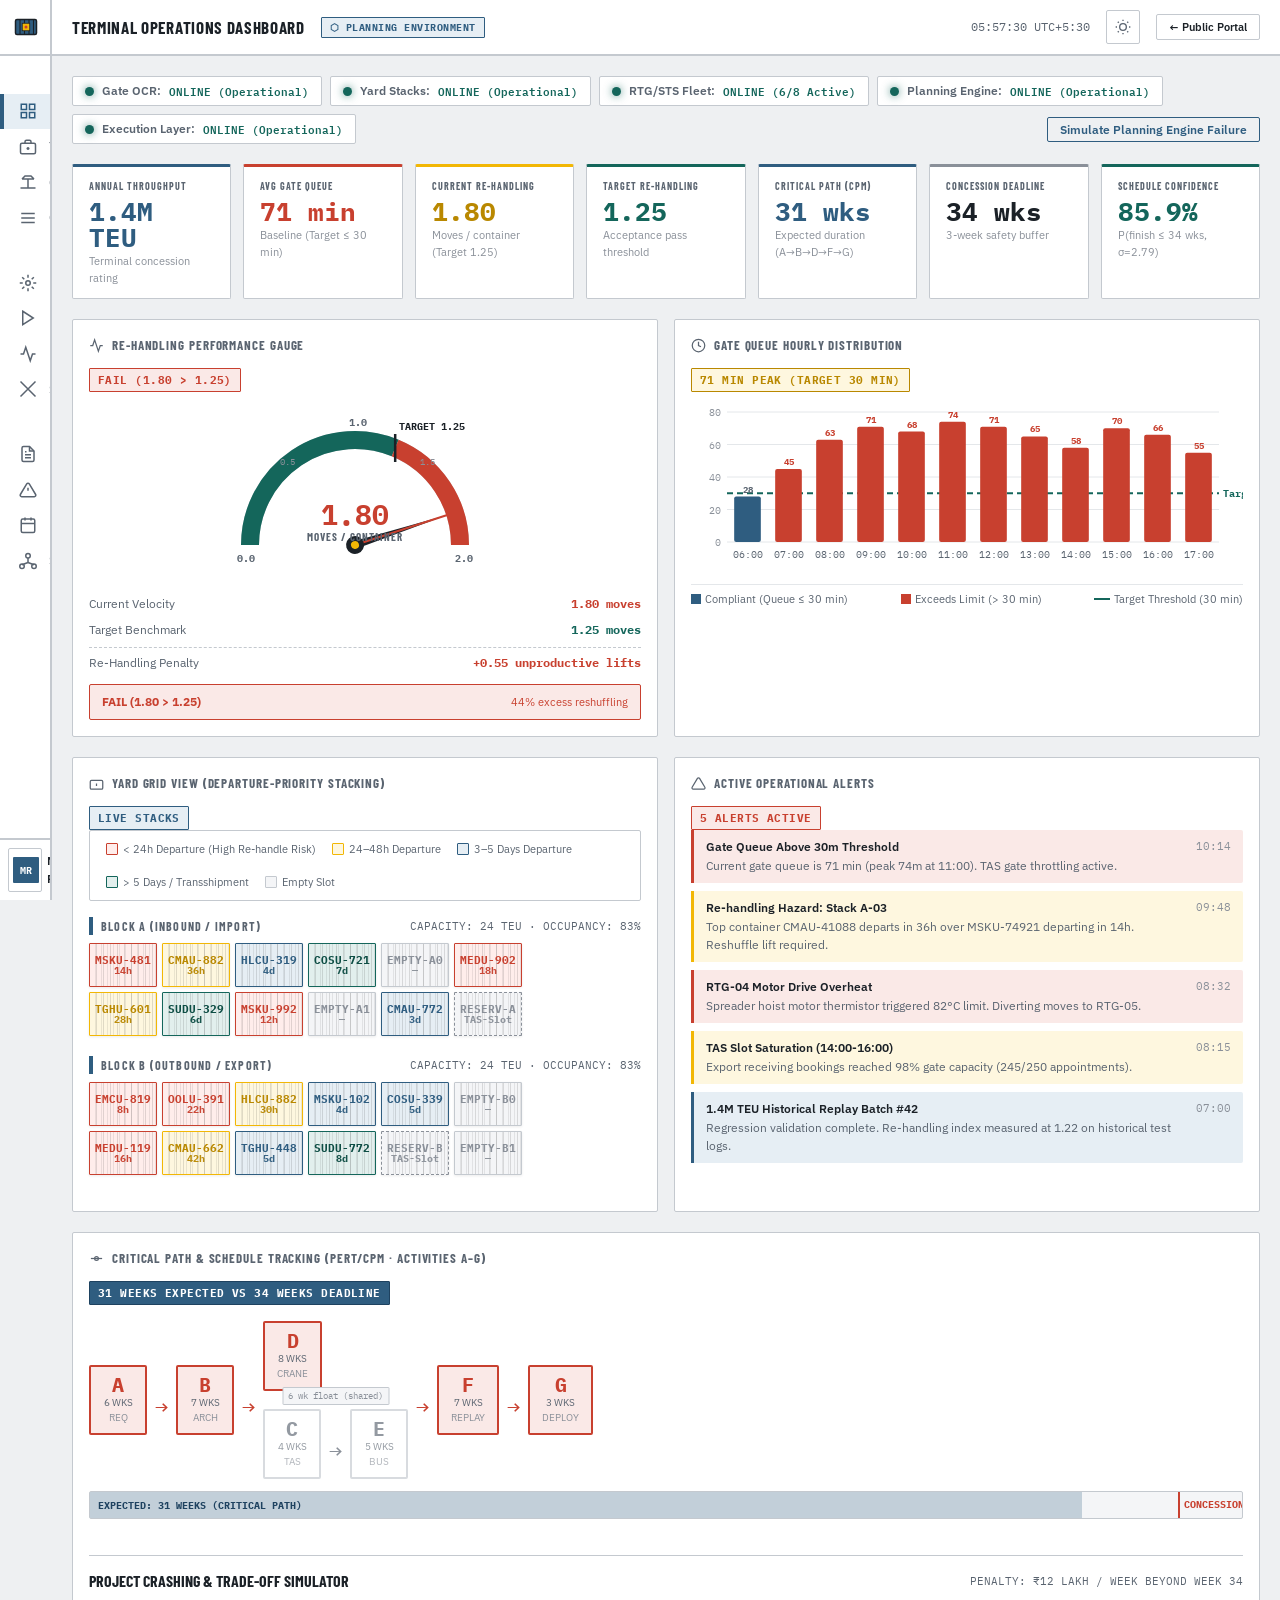
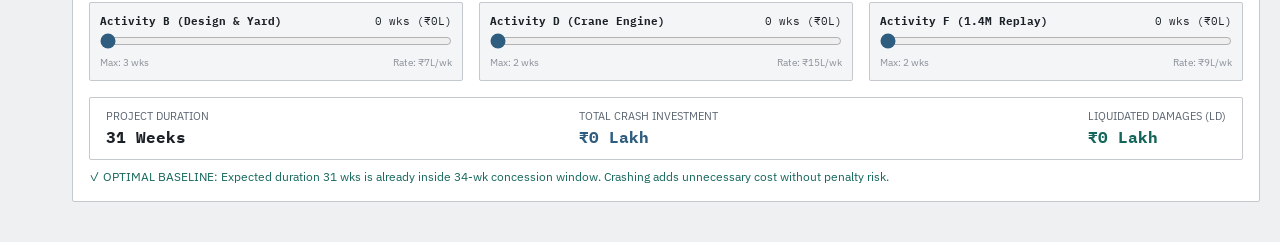
==== dashboard.html @ 6a991631 "feat: complete PortFlow container terminal operations with industrial UI, simulation, and reports" ====
<!DOCTYPE html>
<html lang="en" data-theme="light">
<head>
  <meta charset="UTF-8"/>
  <meta name="viewport" content="width=device-width, initial-scale=1.0"/>
  <title>PortFlow – Terminal Operations Dashboard</title>
  <meta name="description" content="PortFlow Container Terminal Yard & Gate Operations Planning and Execution Dashboard. 1.4M TEU/year capacity."/>
  <link rel="stylesheet" href="styles.css"/>
  <link rel="preconnect" href="https://fonts.googleapis.com"/>
  <link rel="preconnect" href="https://fonts.gstatic.com" crossorigin/>
  <link href="https://fonts.googleapis.com/css2?family=Barlow+Condensed:wght@400;600;700;800&family=IBM+Plex+Sans:wght@400;500;600&family=IBM+Plex+Mono:wght@400;500;700&display=swap" rel="stylesheet"/>
</head>
<body class="dashboard-body">

  <!-- ══════════════════════════════════════════
       GLOBAL MODAL
       ══════════════════════════════════════════ -->
  <div class="modal-overlay" id="modal-overlay" role="dialog" aria-modal="true" aria-labelledby="modal-title" style="display:none;">
    <div class="modal">
      <div class="modal-header">
        <h3 class="modal-title" id="modal-title"></h3>
        <button class="modal-close" id="modal-close-btn" aria-label="Close modal" onclick="closeModal()">✕</button>
      </div>
      <div class="modal-body" id="modal-body"></div>
      <div class="modal-footer" id="modal-footer"></div>
    </div>
  </div>

  <!-- ══════════════════════════════════════════
       TOAST CONTAINER (Top-Right, Auto-dismiss 5s)
       ══════════════════════════════════════════ -->
  <div class="toast-container" id="toast-container" aria-live="polite"></div>

  <!-- ══════════════════════════════════════════
       LEFT SIDEBAR (Narrow Rail, Expands on Hover)
       ══════════════════════════════════════════ -->
  <aside class="sidebar" id="sidebar" role="navigation" aria-label="Main navigation">
    
    <!-- Logo -->
    <div class="sidebar-logo">
      <svg class="s-logo-icon" viewBox="0 0 32 32" fill="none" xmlns="http://www.w3.org/2000/svg" aria-hidden="true">
        <rect x="2" y="6" width="28" height="20" rx="2" fill="#2F5D80" stroke="#1B2127" stroke-width="2"/>
        <line x1="8" y1="6" x2="8" y2="26" stroke="#1B2127" stroke-width="1.5"/>
        <line x1="14" y1="6" x2="14" y2="26" stroke="#1B2127" stroke-width="1.5"/>
        <line x1="20" y1="6" x2="20" y2="26" stroke="#1B2127" stroke-width="1.5"/>
        <line x1="26" y1="6" x2="26" y2="26" stroke="#1B2127" stroke-width="1.5"/>
        <rect x="11" y="11" width="10" height="10" fill="#F2B705" stroke="#1B2127" stroke-width="1"/>
        <circle cx="16" cy="16" r="2" fill="#C8402F"/>
      </svg>
      <span class="s-logo-text">PORTFLOW</span>
    </div>

    <!-- Navigation Rail Items -->
    <nav class="sidebar-nav">
      <!-- Group 1: Operations -->
      <div class="nav-group">OPERATIONS</div>

      <a href="#dashboard" class="nav-item active" data-page="dashboard" id="nav-dashboard">
        <svg class="nav-icon" viewBox="0 0 24 24" fill="none" stroke="currentColor" stroke-width="2"><rect x="3" y="3" width="7" height="7"/><rect x="14" y="3" width="7" height="7"/><rect x="3" y="14" width="7" height="7"/><rect x="14" y="14" width="7" height="7"/></svg>
        <span class="nav-txt">Dashboard</span>
      </a>

      <a href="#yard" class="nav-item" data-page="yard" id="nav-yard">
        <svg class="nav-icon" viewBox="0 0 24 24" fill="none" stroke="currentColor" stroke-width="2"><rect x="2" y="7" width="20" height="14" rx="2"/><path d="M16 7V5a2 2 0 0 0-2-2h-4a2 2 0 0 0-2 2v2"/><line x1="12" y1="12" x2="12" y2="16"/><line x1="10" y1="14" x2="14" y2="14"/></svg>
        <span class="nav-txt">Yard Planning</span>
      </a>

      <a href="#crane" class="nav-item" data-page="crane" id="nav-crane">
        <svg class="nav-icon" viewBox="0 0 24 24" fill="none" stroke="currentColor" stroke-width="2"><path d="M2 20h20M12 20V8M4 8h16M4 8l4-4h8l4 4"/></svg>
        <span class="nav-txt">Crane Operations</span>
      </a>

      <a href="#gate" class="nav-item" data-page="gate" id="nav-gate">
        <svg class="nav-icon" viewBox="0 0 24 24" fill="none" stroke="currentColor" stroke-width="2"><path d="M3 12h18M3 6h18M3 18h18"/></svg>
        <span class="nav-txt">Gate Appointments</span>
        <span class="nav-alert-dot"></span>
      </a>

      <!-- Group 2: Planning -->
      <div class="nav-group">PLANNING</div>

      <a href="#planning" class="nav-item" data-page="planning" id="nav-planning">
        <svg class="nav-icon" viewBox="0 0 24 24" fill="none" stroke="currentColor" stroke-width="2"><circle cx="12" cy="12" r="3"/><path d="M12 1v4M12 19v4M4.22 4.22l2.83 2.83M16.95 16.95l2.83 2.83M1 12h4M19 12h4M4.22 19.78l2.83-2.83M16.95 7.05l2.83-2.83"/></svg>
        <span class="nav-txt">Planning Engine</span>
      </a>

      <a href="#execution" class="nav-item" data-page="execution" id="nav-execution">
        <svg class="nav-icon" viewBox="0 0 24 24" fill="none" stroke="currentColor" stroke-width="2"><polygon points="5 3 19 12 5 21 5 3"/></svg>
        <span class="nav-txt">Execution Monitor</span>
      </a>

      <a href="#rehandle" class="nav-item" data-page="rehandle" id="nav-rehandle">
        <svg class="nav-icon" viewBox="0 0 24 24" fill="none" stroke="currentColor" stroke-width="2"><polyline points="22 12 18 12 15 21 9 3 6 12 2 12"/></svg>
        <span class="nav-txt">Re-handling Analytics</span>
      </a>

      <a href="#simulation" class="nav-item" data-page="simulation" id="nav-simulation">
        <svg class="nav-icon" viewBox="0 0 24 24" fill="none" stroke="currentColor" stroke-width="2"><path d="M2 2l20 20M2 22L22 2M12 12h.01"/></svg>
        <span class="nav-txt">Simulation Replay</span>
      </a>

      <!-- Group 3: Documentation -->
      <div class="nav-group">DOCUMENTATION</div>

      <a href="#reports" class="nav-item" data-page="reports" id="nav-reports">
        <svg class="nav-icon" viewBox="0 0 24 24" fill="none" stroke="currentColor" stroke-width="2"><path d="M14 2H6a2 2 0 0 0-2 2v16a2 2 0 0 0 2 2h12a2 2 0 0 0 2-2V8z"/><polyline points="14 2 14 8 20 8"/><line x1="16" y1="13" x2="8" y2="13"/><line x1="16" y1="17" x2="8" y2="17"/><polyline points="10 9 9 9 8 9"/></svg>
        <span class="nav-txt">Reports</span>
      </a>

      <a href="#risk" class="nav-item" data-page="risk" id="nav-risk">
        <svg class="nav-icon" viewBox="0 0 24 24" fill="none" stroke="currentColor" stroke-width="2"><path d="M10.29 3.86L1.82 18a2 2 0 0 0 1.71 3h16.94a2 2 0 0 0 1.71-3L13.71 3.86a2 2 0 0 0-3.42 0z"/><line x1="12" y1="9" x2="12" y2="13"/><line x1="12" y1="17" x2="12.01" y2="17"/></svg>
        <span class="nav-txt">Risk Register</span>
      </a>

      <a href="#projectplan" class="nav-item" data-page="projectplan" id="nav-projectplan">
        <svg class="nav-icon" viewBox="0 0 24 24" fill="none" stroke="currentColor" stroke-width="2"><rect x="3" y="4" width="18" height="18" rx="2"/><line x1="16" y1="2" x2="16" y2="6"/><line x1="8" y1="2" x2="8" y2="6"/><line x1="3" y1="10" x2="21" y2="10"/></svg>
        <span class="nav-txt">Project Plan</span>
      </a>

      <a href="#sysdesign" class="nav-item" data-page="sysdesign" id="nav-sysdesign">
        <svg class="nav-icon" viewBox="0 0 24 24" fill="none" stroke="currentColor" stroke-width="2"><circle cx="12" cy="5" r="3"/><circle cx="4" cy="19" r="3"/><circle cx="20" cy="19" r="3"/><line x1="12" y1="8" x2="12" y2="14"/><line x1="12" y1="14" x2="4" y2="17"/><line x1="12" y1="14" x2="20" y2="17"/></svg>
        <span class="nav-txt">System Design</span>
      </a>
    </nav>

    <!-- Sidebar Bottom Foot -->
    <div class="sidebar-foot">
      <div class="user-pill" style="margin:0 var(--s2);">
        <div class="u-avatar">MR</div>
        <div class="u-name">M. Rodrigues</div>
      </div>
    </div>
  </aside>

  <!-- ══════════════════════════════════════════
       TOP NAVIGATION BAR
       ══════════════════════════════════════════ -->
  <header class="topnav" role="banner">
    <h2 class="topnav-title" id="topnav-page-title">Terminal Operations Dashboard</h2>
    <span class="env-badge env-plan" id="topnav-env-badge">⬡ Planning Environment</span>

    <div class="topnav-spacer"></div>

    <div class="live-clock" id="live-clock" aria-label="Terminal live clock">--:--:--</div>

    <button class="tnav-btn" id="theme-toggle-btn" aria-label="Toggle dark and light theme" title="Toggle Theme">
      <svg width="16" height="16" viewBox="0 0 24 24" fill="none" stroke="currentColor" stroke-width="2"><circle cx="12" cy="12" r="5"/><line x1="12" y1="1" x2="12" y2="3"/><line x1="12" y1="21" x2="12" y2="23"/><line x1="4.22" y1="4.22" x2="5.64" y2="5.64"/><line x1="18.36" y1="18.36" x2="19.78" y2="19.78"/><line x1="1" y1="12" x2="3" y2="12"/><line x1="21" y1="12" x2="23" y2="12"/><line x1="4.22" y1="19.78" x2="5.64" y2="18.36"/><line x1="18.36" y1="5.64" x2="19.78" y2="4.22"/></svg>
    </button>

    <a href="index.html" class="btn btn-secondary btn-sm" style="font-size:11px;">← Public Portal</a>
  </header>

  <!-- ══════════════════════════════════════════
       MAIN CONTENT CONTAINER
       ══════════════════════════════════════════ -->
  <main class="d-main" id="d-main">
    <div class="page-content">

      <!-- ── FIVE-SYSTEM STATUS BAR (With Failure Simulation Toggle) ── -->
      <div class="sys-bar" role="region" aria-label="Terminal System Health Status">
        <div class="sys-item" id="sys-gate">
          <span class="dot green"></span>
          <span class="sys-lbl">Gate OCR:</span>
          <span class="sys-val">ONLINE (Operational)</span>
        </div>
        <div class="sys-item" id="sys-yard">
          <span class="dot green"></span>
          <span class="sys-lbl">Yard Stacks:</span>
          <span class="sys-val">ONLINE (Operational)</span>
        </div>
        <div class="sys-item" id="sys-cranes">
          <span class="dot green"></span>
          <span class="sys-lbl">RTG/STS Fleet:</span>
          <span class="sys-val">ONLINE (6/8 Active)</span>
        </div>
        <div class="sys-item" id="sys-planning">
          <span class="dot green"></span>
          <span class="sys-lbl">Planning Engine:</span>
          <span class="sys-val">ONLINE (Operational)</span>
        </div>
        <div class="sys-item" id="sys-execution">
          <span class="dot green"></span>
          <span class="sys-lbl">Execution Layer:</span>
          <span class="sys-val">ONLINE (Operational)</span>
        </div>

        <!-- Failure Simulator Toggle -->
        <button class="btn btn-sm btn-ghost sys-failure-toggle" id="simulate-failure-btn">
          Simulate Planning Engine Failure
        </button>
      </div>

      <!-- ── KPI ROW (Equal-height cards, small uppercase label, large mono value, colored top border) ── -->
      <div class="kpi-row" role="region" aria-label="Key Performance Indicators">
        <div class="kpi-card k-blue">
          <div class="kpi-lbl">Annual Throughput</div>
          <div class="kpi-val v-blue">1.4M TEU</div>
          <div class="kpi-help">Terminal concession rating</div>
        </div>

        <div class="kpi-card k-red">
          <div class="kpi-lbl">Avg Gate Queue</div>
          <div class="kpi-val v-red">71 min</div>
          <div class="kpi-help">Baseline (Target &le; 30 min)</div>
        </div>

        <div class="kpi-card k-yellow">
          <div class="kpi-lbl">Current Re-handling</div>
          <div class="kpi-val v-yellow">1.80</div>
          <div class="kpi-help">Moves / container (Target 1.25)</div>
        </div>

        <div class="kpi-card k-green">
          <div class="kpi-lbl">Target Re-handling</div>
          <div class="kpi-val v-green">1.25</div>
          <div class="kpi-help">Acceptance pass threshold</div>
        </div>

        <div class="kpi-card k-blue">
          <div class="kpi-lbl">Critical Path (CPM)</div>
          <div class="kpi-val v-blue">31 wks</div>
          <div class="kpi-help">Expected duration (A&rarr;B&rarr;D&rarr;F&rarr;G)</div>
        </div>

        <div class="kpi-card k-gray">
          <div class="kpi-lbl">Concession Deadline</div>
          <div class="kpi-val">34 wks</div>
          <div class="kpi-help">3-week safety buffer</div>
        </div>

        <div class="kpi-card k-green">
          <div class="kpi-lbl">Schedule Confidence</div>
          <div class="kpi-val v-green">85.9%</div>
          <div class="kpi-help">P(finish &le; 34 wks, &sigma;=2.79)</div>
        </div>
      </div>

      <!-- ══════════════════════════════════════════
           PAGE: DASHBOARD (Active View)
           ══════════════════════════════════════════ -->
      <section class="page active" id="page-dashboard" aria-label="Operations Dashboard">
        
        <!-- Row 1: Re-handling Gauge & Gate Queue Bar Chart -->
        <div class="grid-2" style="margin-bottom:var(--s5);">
          <!-- Card 1: Re-handling Gauge -->
          <div class="card">
            <div class="card-hdr">
              <div class="card-title">
                <svg width="15" height="15" viewBox="0 0 24 24" fill="none" stroke="currentColor" stroke-width="2"><polyline points="22 12 18 12 15 21 9 3 6 12 2 12"/></svg>
                Re-Handling Performance Gauge
              </div>
              <span class="badge badge-danger">FAIL (1.80 &gt; 1.25)</span>
            </div>
            <div class="card-body">
              <div class="gauge-wrap">
                <div id="rehandle-gauge" style="width:100%;max-width:320px;overflow:visible;"></div>
              </div>
              <div id="rehandle-diff" style="margin-top:var(--s3);"></div>
            </div>
          </div>

          <!-- Card 2: Gate Queue Hourly Bar Chart -->
          <div class="card">
            <div class="card-hdr">
              <div class="card-title">
                <svg width="15" height="15" viewBox="0 0 24 24" fill="none" stroke="currentColor" stroke-width="2"><circle cx="12" cy="12" r="10"/><polyline points="12 6 12 12 16 14"/></svg>
                Gate Queue Hourly Distribution
              </div>
              <span class="badge badge-warning">71 min peak (Target 30 min)</span>
            </div>
            <div class="card-body">
              <div id="gate-queue-chart" class="chart-box"></div>
              <div style="display:flex;justify-content:space-between;align-items:center;margin-top:var(--s3);font-size:11px;color:var(--text-muted);border-top:1px solid var(--border-subtle);padding-top:6px;">
                <span style="display:flex;align-items:center;gap:4px;"><span style="width:10px;height:10px;background:var(--blue);display:inline-block;"></span> Compliant (Queue &le; 30 min)</span>
                <span style="display:flex;align-items:center;gap:4px;"><span style="width:10px;height:10px;background:var(--red);display:inline-block;"></span> Exceeds Limit (&gt; 30 min)</span>
                <span style="display:flex;align-items:center;gap:4px;"><span style="width:16px;height:2px;background:#14665B;display:inline-block;border-top:2px dashed #14665B;"></span> Target Threshold (30 min)</span>
              </div>
            </div>
          </div>
        </div>

        <!-- Row 2: Yard View (Block-by-stack) & Alerts Card -->
        <div class="grid-2" style="margin-bottom:var(--s5);">
          <!-- Card 3: Yard Block-by-Stack Grid -->
          <div class="card">
            <div class="card-hdr">
              <div class="card-title">
                <svg width="15" height="15" viewBox="0 0 24 24" fill="none" stroke="currentColor" stroke-width="2"><rect x="2" y="7" width="20" height="14" rx="2"/><line x1="12" y1="12" x2="12" y2="16"/></svg>
                Yard Grid View (Departure-Priority Stacking)
              </div>
              <span class="badge badge-info">Live Stacks</span>
            </div>
            <div class="card-body">
              <div id="yard-grid-interactive"></div>
            </div>
          </div>

          <!-- Card 4: Active Alerts & Incident Queue -->
          <div class="card">
            <div class="card-hdr">
              <div class="card-title">
                <svg width="15" height="15" viewBox="0 0 24 24" fill="none" stroke="currentColor" stroke-width="2"><path d="M10.29 3.86L1.82 18a2 2 0 0 0 1.71 3h16.94a2 2 0 0 0 1.71-3L13.71 3.86a2 2 0 0 0-3.42 0z"/></svg>
                Active Operational Alerts
              </div>
              <span class="badge badge-danger">5 Alerts Active</span>
            </div>
            <div class="card-body">
              <div id="dashboard-alerts-list" class="alert-list"></div>
            </div>
          </div>
        </div>

        <!-- Row 3: Critical Path Diagram & Crashing Simulator Panel -->
        <div class="card" style="margin-bottom:var(--s5);">
          <div class="card-hdr">
            <div class="card-title">
              <svg width="15" height="15" viewBox="0 0 24 24" fill="none" stroke="currentColor" stroke-width="2"><circle cx="12" cy="12" r="3"/><path d="M3 12h18"/></svg>
              Critical Path & Schedule Tracking (PERT/CPM · Activities A–G)
            </div>
            <span class="badge badge-primary">31 Weeks Expected vs 34 Weeks Deadline</span>
          </div>
          <div class="card-body">
            <!-- CPM Diagram with Red Nodes & Non-critical Float -->
            <div id="critical-path-diagram"></div>

            <!-- Crashing Simulator -->
            <div style="margin-top:var(--s5);padding-top:var(--s4);border-top:1px solid var(--border);">
              <div style="display:flex;justify-content:space-between;align-items:center;margin-bottom:var(--s3);">
                <h4 style="font-family:var(--f-head);font-size:16px;text-transform:uppercase;">Project Crashing & Trade-Off Simulator</h4>
                <span style="font-family:var(--f-mono);font-size:11px;color:var(--text-muted);">PENALTY: ₹12 LAKH / WEEK BEYOND WEEK 34</span>
              </div>
              <div id="cpm-crash-calculator"></div>
            </div>
          </div>
        </div>

      </section><!-- /page-dashboard -->

      <!-- ══════════════════════════════════════════
           SUBPAGES (Integrated from Case Study)
           ══════════════════════════════════════════ -->
<section class="page" id="page-yard" aria-label="Yard Planning">

        <div class="page-header">
          <div class="page-header-left">
            <h2>Yard Planning</h2>
            <p>Container block layout · Departure priority · Conflict detection</p>
          </div>
          <div class="page-header-right">
            <button class="btn btn-secondary btn-sm" id="btn-simulate-yard">⟲ Simulate Plan</button>
            <button class="btn btn-primary btn-sm" id="btn-run-yard-opt">▶ Run Optimization</button>
            <button class="btn btn-success btn-sm" id="btn-approve-yard">✓ Approve Plan</button>
            <button class="btn btn-warning btn-sm" id="btn-publish-yard">⬆ Publish Plan</button>
          </div>
        </div>

        <!-- Legend -->
        <div class="yard-legend">
          <div class="legend-item">
            <div class="legend-dot" style="background:rgba(30,45,61,0.5);border-color:var(--border)"></div>
            Available
          </div>
          <div class="legend-item">
            <div class="legend-dot" style="background:rgba(45,125,210,0.2);border-color:rgba(45,125,210,0.4)"></div>
            Occupied
          </div>
          <div class="legend-item">
            <div class="legend-dot" style="background:rgba(253,126,20,0.15);border-color:rgba(253,126,20,0.5)"></div>
            Departure Priority
          </div>
          <div class="legend-item">
            <div class="legend-dot" style="background:rgba(220,53,69,0.15);border-color:rgba(220,53,69,0.5)"></div>
            Conflict
          </div>
          <div class="legend-item">
            <div class="legend-dot" style="background:rgba(32,201,151,0.12);border-color:rgba(32,201,151,0.4)"></div>
            Reserved
          </div>
        </div>

        <!-- Yard Layout -->
        <div class="yard-layout">
          <div>
            <!-- Plan Info strip -->
            <div class="card" style="margin-bottom:14px;padding:12px 18px">
              <div style="display:flex;align-items:center;gap:24px;flex-wrap:wrap" id="yard-plan-info"></div>
            </div>
            <div class="card">
              <div class="yard-grid-wrapper" id="yard-blocks"></div>
            </div>
          </div>
          <div>
            <div class="card">
              <div class="card-title" style="margin-bottom:14px">
                <svg width="14" height="14" fill="none" stroke="currentColor" stroke-width="2" viewBox="0 0 24 24"><rect x="2" y="7" width="20" height="14" rx="2"/><path d="M16 7V5a2 2 0 0 0-2-2h-4a2 2 0 0 0-2 2v2"/></svg>
                Yard Statistics
              </div>
              <div class="yard-stats" id="yard-stats"></div>
            </div>
          </div>
        </div>

      </section>

<section class="page" id="page-crane" aria-label="Crane Operations">

        <div class="page-header">
          <div class="page-header-left">
            <h2>Crane Operations</h2>
            <p>Fleet status, move sequencing, efficiency monitoring</p>
          </div>
          <div class="page-header-right">
            <button class="btn btn-secondary btn-sm" onclick="Toast.show('info','Sequence Refresh','Crane sequences updated.')">↻ Refresh Sequences</button>
          </div>
        </div>

        <!-- Fleet Stats -->
        <div id="fleet-stats"></div>

        <!-- Crane Cards -->
        <div class="crane-grid" id="crane-grid"></div>

        <!-- Sequencing Timeline -->
        <div class="card">
          <div class="card-header">
            <div class="card-title">
              <svg width="14" height="14" fill="none" stroke="currentColor" stroke-width="2" viewBox="0 0 24 24"><line x1="8" y1="6" x2="21" y2="6"/><line x1="8" y1="12" x2="21" y2="12"/><line x1="8" y1="18" x2="21" y2="18"/><line x1="3" y1="6" x2="3.01" y2="6"/><line x1="3" y1="12" x2="3.01" y2="12"/><line x1="3" y1="18" x2="3.01" y2="18"/></svg>
              Crane Sequencing Timeline
            </div>
            <div style="display:flex;gap:10px;font-size:11px">
              <span style="display:flex;align-items:center;gap:4px"><span style="width:10px;height:10px;background:rgba(45,125,210,0.7);border-radius:2px;display:inline-block"></span>Completed</span>
              <span style="display:flex;align-items:center;gap:4px"><span style="width:10px;height:10px;background:rgba(253,126,20,0.75);border-radius:2px;display:inline-block"></span>Current</span>
              <span style="display:flex;align-items:center;gap:4px"><span style="width:10px;height:10px;background:rgba(30,50,80,0.6);border-radius:2px;display:inline-block"></span>Queued</span>
            </div>
          </div>
          <div id="crane-seq-timeline"></div>
        </div>

      </section>

<section class="page" id="page-gate" aria-label="Gate Appointments">

        <div class="page-header">
          <div class="page-header-left">
            <h2>Gate Appointment Management</h2>
            <p>Truck slot scheduling · Queue management · Gate operations</p>
          </div>
          <div class="page-header-right">
            <span id="appt-count" class="text-muted" style="font-size:12px"></span>
            <button class="btn btn-primary btn-sm" id="btn-create-appt">+ Create Appointment</button>
          </div>
        </div>

        <!-- Slot Timeline -->
        <div class="card" style="margin-bottom:16px">
          <div class="card-header">
            <div class="card-title">Appointment Slot Utilization – Today</div>
            <div style="display:flex;gap:10px;font-size:11px">
              <span style="color:var(--status-green)">■ Open</span>
              <span style="color:var(--status-orange)">■ Busy (&gt;75%)</span>
              <span style="color:var(--status-red)">■ Full</span>
            </div>
          </div>
          <div class="appt-timeline" id="appt-timeline"></div>
        </div>

        <!-- Filters -->
        <div class="filters-bar">
          <input class="filter-input" id="appt-search" placeholder="Search ID, truck, container…" type="text"/>
          <select class="filter-select" id="appt-filter-status">
            <option value="">All Statuses</option>
            <option>Scheduled</option><option>Arrived</option><option>Processing</option>
            <option>Completed</option><option>Delayed</option><option>Cancelled</option>
          </select>
          <select class="filter-select" id="appt-filter-gate">
            <option value="">All Gates</option>
            <option>Gate 1</option><option>Gate 2</option><option>Gate 3</option><option>Gate 4</option>
          </select>
          <select class="filter-select" id="appt-filter-slot">
            <option value="">All Slots</option>
            <option>06:00</option><option>07:00</option><option>08:00</option><option>09:00</option>
            <option>10:00</option><option>11:00</option><option>12:00</option><option>13:00</option>
            <option>14:00</option><option>15:00</option><option>16:00</option><option>17:00</option>
          </select>
        </div>

        <!-- Table -->
        <div class="card">
          <div class="table-wrapper">
            <table id="appt-table">
              <thead>
                <tr>
                  <th>Appt ID</th><th>Truck ID</th><th>Container</th>
                  <th>Arrival</th><th>Slot</th><th>Status</th>
                  <th>Priority</th><th>Gate</th><th>Actions</th>
                </tr>
              </thead>
              <tbody id="appt-tbody"></tbody>
            </table>
          </div>
        </div>

      </section>

<section class="page" id="page-planning" aria-label="Planning Engine">

        <div class="page-header">
          <div class="page-header-left">
            <h2>Planning Engine</h2>
            <p>PERT/CPM · Yard allocation · Crane sequencing · Gate slot planning</p>
          </div>
        </div>

        <div class="grid-2" style="margin-bottom:16px">

          <!-- Pipeline -->
          <div class="card" style="grid-column:span 1">
            <div class="card-title" style="margin-bottom:16px">Planning Pipeline</div>
            <div id="planning-pipeline"></div>
          </div>

          <!-- Right panel -->
          <div style="display:flex;flex-direction:column;gap:14px">

            <!-- Current Run -->
            <div class="card">
              <div class="card-title" style="margin-bottom:12px">Current Planning Run</div>
              <div id="planning-current-run"></div>
            </div>

            <!-- Run History -->
            <div class="card">
              <div class="card-title" style="margin-bottom:12px">Plan History</div>
              <div id="planning-run-history"></div>
            </div>

          </div>
        </div>

        <!-- Crashing Analysis -->
        <div class="card">
          <div class="card-header">
            <div class="card-title">PERT Crashing Analysis</div>
            <span class="badge badge-info">Deadline: 34 weeks · Buffer: 3 weeks</span>
          </div>
          <div class="table-wrapper" style="margin-bottom:14px">
            <table id="crashing-table">
              <thead>
                <tr>
                  <th>Activity</th><th>Name</th><th>Normal</th><th>Crash</th>
                  <th>Crash Cost</th><th>Liq. Damages</th><th>Decision</th>
                </tr>
              </thead>
              <tbody id="crashing-table-body"></tbody>
            </table>
          </div>
          <div id="crashing-summary"></div>
        </div>

      </section>

<section class="page" id="page-execution" aria-label="Execution Monitor">

        <div class="page-header">
          <div class="page-header-left">
            <h2>Execution Monitor</h2>
            <p>Real-time execution layer · Plan vs Actual · Exception management</p>
          </div>
          <div class="page-header-right">
            <span class="badge badge-success" style="font-size:12px">● Live Feed</span>
          </div>
        </div>

        <div class="exec-layout">

          <!-- Event Feed -->
          <div style="display:flex;flex-direction:column;gap:14px">
            <div class="card" style="flex:1">
              <div class="card-header">
                <div class="card-title">Live Event Feed</div>
                <span class="badge badge-success">Streaming</span>
              </div>
              <div class="event-feed" id="exec-event-feed"></div>
            </div>

            <!-- Exceptions -->
            <div class="card">
              <div class="card-header">
                <div class="card-title">Active Exceptions</div>
                <span class="badge badge-danger">3 Open</span>
              </div>
              <div id="exec-exceptions"></div>
            </div>
          </div>

          <!-- Plan vs Actual -->
          <div class="card">
            <div class="card-header">
              <div class="card-title">Plan vs Actual</div>
              <span class="badge badge-info">Shift Metrics</span>
            </div>
            <div id="exec-comparison"></div>
          </div>

        </div>

      </section>

<section class="page" id="page-rehandle" aria-label="Re-handling Analytics">

        <div class="page-header">
          <div class="page-header-left">
            <h2>Re-handling Analytics</h2>
            <p>Target: ≤ 1.25 moves/container · Current: 1.80 · Historical replay acceptance testing</p>
          </div>
        </div>

        <!-- Hero metrics -->
        <div class="rehandle-hero" id="rehandle-hero"></div>

        <!-- Acceptance Panel -->
        <div class="acceptance-panel" id="acceptance-panel"></div>

        <div class="grid-2" style="margin-bottom:16px">

          <!-- Trend Chart -->
          <div class="card">
            <div class="card-header">
              <div class="card-title">Historical Trend (8 weeks)</div>
              <div style="display:flex;gap:10px;font-size:11px">
                <span style="color:rgba(253,126,20,0.9)">— Current</span>
                <span style="color:rgba(40,167,69,0.9)">— Target 1.25</span>
              </div>
            </div>
            <div id="rehandle-trend-chart"></div>
          </div>

          <!-- Causes -->
          <div class="card">
            <div class="card-header"><div class="card-title">Top Causes of Re-handling</div></div>
            <div id="rehandle-causes"></div>
          </div>

        </div>

        <div class="grid-2" style="margin-bottom:16px">
          <!-- By Block -->
          <div class="card">
            <div class="card-header"><div class="card-title">Re-handling by Yard Block</div></div>
            <div id="rehandle-by-block"></div>
          </div>
          <!-- By Category -->
          <div class="card">
            <div class="card-header"><div class="card-title">Re-handling by Container Category</div></div>
            <div id="rehandle-by-cat"></div>
          </div>
        </div>

        <!-- Historical Replay -->
        <div class="card">
          <div class="card-header">
            <div class="card-title">Historical Replay Acceptance Test</div>
            <span class="badge badge-warning">Pending Approval</span>
          </div>
          <div id="replay-data"></div>
        </div>

      </section>

<section class="page" id="page-simulation" aria-label="Simulation">

        <div class="page-header">
          <div class="page-header-left">
            <h2>Scenario Simulation</h2>
            <p>Adjust parameters to simulate terminal performance outcomes</p>
          </div>
          <div class="page-header-right">
            <button class="btn btn-primary btn-sm" id="btn-run-monte-carlo" onclick="SimulationModule.runMonteCarloSimulation()">▶ Run 10,000 Scenario Simulation</button>
            <button class="btn btn-secondary btn-sm" onclick="SimulationModule.init()">↺ Reset</button>
            <button class="btn btn-success btn-sm" id="btn-save-scenario" data-tooltip="Save current scenario">Save Scenario</button>
          </div>
        </div>

        <div class="sim-layout">
          <!-- Inputs -->
          <div class="card">
            <div class="card-title" style="margin-bottom:16px">Simulation Parameters</div>
            <div id="sim-inputs"></div>
            <div style="margin-top:12px;font-size:11px;color:var(--text-muted)">
              Adjust sliders to see real-time impact on terminal metrics. Production model uses Monte Carlo (10,000 iterations).
            </div>
          </div>

          <!-- Results -->
          <div>
            <div class="card">
              <div class="card-header">
                <div class="card-title">Simulation Results</div>
                <span class="badge badge-info">Live compute</span>
              </div>
              <div id="sim-results"></div>
            </div>
          </div>
        </div>

      </section>

<section class="page" id="page-reports" aria-label="Reports">

        <div class="page-header">
          <div class="page-header-left">
            <h2>Reports & Documentation</h2>
            <p>Project documents, technical reports, and compliance records</p>
          </div>
        </div>

        <div class="reports-grid" id="reports-grid"></div>

      </section>

<section class="page" id="page-risk" aria-label="Risk Register">

        <div class="page-header">
          <div class="page-header-left">
            <h2>Risk Register</h2>
            <p>Identified risks · Likelihood × Impact · Mitigation status</p>
          </div>
          <div class="page-header-right">
            <button class="btn btn-primary btn-sm" onclick="Toast.show('info','Add Risk','Risk entry form opened.')">+ Add Risk</button>
          </div>
        </div>

        <div class="card">
          <div class="table-wrapper">
            <table id="risk-table">
              <thead>
                <tr>
                  <th>Risk ID</th><th>Risk Description</th><th>Likelihood</th><th>Impact</th>
                  <th>Severity</th><th>Mitigation Strategy</th><th>Owner</th><th>Status</th>
                </tr>
              </thead>
              <tbody id="risk-tbody"></tbody>
            </table>
          </div>
        </div>

      </section>

<section class="page" id="page-projectplan" aria-label="Project Plan">

        <div class="page-header">
          <div class="page-header-left">
            <h2>Project Plan</h2>
            <p>WBS · Gantt Chart · Milestones · Academic delivery vs 34-week concession schedule</p>
          </div>
        </div>

        <div style="padding:10px 14px;background:rgba(253,126,20,0.06);border:1px solid rgba(253,126,20,0.2);border-radius:8px;margin-bottom:16px;font-size:12px;color:var(--text-secondary)">
          <strong style="color:var(--status-orange)">⚑ Important:</strong>
          This Gantt shows the <strong>academic project delivery timeline</strong> (31 weeks expected).
          The <strong>operational concession deadline</strong> is Week 34 — the hard commitment to the port authority.
          A 3-week buffer exists on the current critical path.
        </div>

        <!-- Gantt -->
        <div class="card" style="margin-bottom:16px">
          <div class="card-header">
            <div class="card-title">Gantt Chart · Critical Path: A→B→D→F→G</div>
            <div style="display:flex;gap:10px;font-size:11px">
              <span style="color:rgba(253,126,20,0.8)">■ Critical</span>
              <span style="color:rgba(45,125,210,0.8)">■ Non-critical</span>
              <span style="color:var(--accent-blue)">◆ Milestone</span>
            </div>
          </div>
          <div class="gantt-container">
            <div id="gantt-chart" class="gantt-table"></div>
          </div>
        </div>

        <div class="grid-2">

          <!-- Milestones -->
          <div class="card">
            <div class="card-title" style="margin-bottom:12px">Project Milestones</div>
            <div id="project-milestones"></div>
          </div>

          <!-- Resource Histogram -->
          <div class="card">
            <div class="card-title" style="margin-bottom:12px">Resource Histogram (Team Members)</div>
            <div id="resource-histogram"></div>
          </div>

        </div>

      </section>

<section class="page" id="page-sysdesign" aria-label="System Design">

        <div class="page-header">
          <div class="page-header-left">
            <h2>System Architecture</h2>
            <p>Planning Engine ↔ Execution Layer separation · API design · Component diagram</p>
          </div>
        </div>

        <div class="grid-2">

          <!-- Architecture Diagram -->
          <div class="card">
            <div class="card-header">
              <div class="card-title">System Architecture Diagram</div>
              <span class="badge badge-info">v1.2</span>
            </div>
            <div id="arch-diagram"></div>
          </div>

          <!-- API Contracts -->
          <div class="card">
            <div class="card-header">
              <div class="card-title">API Endpoint Reference</div>
              <span class="badge badge-muted">REST · JSON</span>
            </div>
            <div style="font-size:12px;color:var(--text-muted);margin-bottom:12px">
              All functions currently return mock data.
              Replace each data service function with <code style="font-family:var(--font-mono);background:var(--bg-secondary);padding:1px 6px;border-radius:3px">fetch()</code> calls to the corresponding endpoint.
            </div>
            <div id="api-contracts"></div>
          </div>

        </div>

        <!-- Key Design Decisions -->
        <div class="card" style="margin-top:16px">
          <div class="card-title" style="margin-bottom:14px">Key Design Decisions</div>
          <div style="display:grid;grid-template-columns:repeat(auto-fill,minmax(280px,1fr));gap:12px">
            ${[
              { title: 'Planning / Execution Separation', body: 'The Planning Engine runs offline to compute optimised plans. The Real-Time Execution Layer applies those plans and handles live exceptions independently, preventing plan invalidation during operations.' },
              { title: 'Departure-Priority Stacking', body: 'Containers are stacked in reverse departure order. Containers leaving soonest are placed on top, reducing unnecessary re-handling moves from 1.80 to target 1.25 moves/container.' },
              { title: 'Truck Appointment Slots', body: 'Fixed time-window appointments replace walk-in queuing. Controlled arrival rates reduce average gate queue from 71 min to the 30-min operational target.' },
              { title: 'Historical Replay Acceptance', body: 'The re-handling acceptance criterion is validated using 3 years of historical transaction data. The metric must be ≤ 1.25 moves/container on actual data before go-live sign-off.' },
            ].map(d => `
              <div style="padding:14px;background:var(--bg-secondary);border-radius:8px;border:1px solid var(--border)">
                <div style="font-size:13px;font-weight:600;color:var(--accent-blue-light);margin-bottom:6px">${d.title}</div>
                <div style="font-size:12px;color:var(--text-muted);line-height:1.6">${d.body}</div>
              </div>
            `).join('')}
          </div>
        </div>

      </section>



    </div><!-- /page-content -->
  </main><!-- /d-main -->

  <!-- ══════════════════════════════════════════
       SCRIPTS (App shell + modules)
       ══════════════════════════════════════════ -->
  <script src="app.js"></script>
  <script src="js/dashboard.js"></script>
  <script src="js/yard.js"></script>
  <script src="js/crane.js"></script>
  <script src="js/gate.js"></script>
  <script src="js/planning.js"></script>
  <script src="js/reports.js"></script>

</body>
</html>
---- styles.css ----
/*
 * PortFlow Industrial Dashboard
 * styles.css — Single design-token file for index.html + dashboard.html
 * Aesthetic: Port signage · Shipping-container industrial · Light/Dark
 */

/* ── Google Fonts ─────────────────────────────────────── */
@import url('https://fonts.googleapis.com/css2?family=Barlow+Condensed:wght@400;600;700;800&family=IBM+Plex+Sans:wght@400;500;600&family=IBM+Plex+Mono:wght@400;500;700&display=swap');

/* ══════════════════════════════════════════════════════════
   1. DESIGN TOKENS (Light Mode)
   ══════════════════════════════════════════════════════════ */
:root {
  /* ── Surfaces ── */
  --bg:             #EEF0F2;
  --surface:        #FFFFFF;
  --surface-2:      #F4F5F7;
  --surface-3:      #E8EAED;

  /* ── Text ── */
  --text:           #1B2127;
  --text-muted:     #5A6470;
  --text-subtle:    #8A9099;

  /* ── Brand / Status ── */
  --blue:           #2F5D80;   /* steel blue – primary action */
  --blue-dark:      #1E4260;
  --blue-mid:       #5080A0;
  --blue-light:     #E6EEF4;

  --red:            #C8402F;   /* container red – warnings / alerts */
  --red-dark:       #A13324;
  --red-light:      #FAE9E7;

  --yellow:         #F2B705;   /* hazard yellow – caution */
  --yellow-dark:    #B98800;
  --yellow-light:   #FEF7DF;

  --green:          #14665B;   /* deep sea green – success / pass */
  --green-dark:     #0D4D44;
  --green-light:    #E2EFED;
  --green-mid:      #3A9080;

  /* ── Borders ── */
  --border:         #C4C9CF;
  --border-strong:  #8A9099;
  --border-subtle:  #E4E7EA;

  /* ── Spacing (8 px scale) ── */
  --s1:  4px;   --s2:  8px;   --s3: 12px;  --s4: 16px;
  --s5: 20px;   --s6: 24px;   --s8: 32px;  --s10: 40px;
  --s12: 48px;  --s16: 64px;  --s20: 80px;

  /* ── Typography ── */
  --f-head: 'Barlow Condensed', 'Archivo Narrow', 'Impact', system-ui, sans-serif;
  --f-body: 'IBM Plex Sans', system-ui, -apple-system, sans-serif;
  --f-mono: 'IBM Plex Mono', 'Courier New', monospace;

  /* ── Shape ── */
  --r:    2px;   /* standard radius – square/industrial */
  --r-sm: 1px;
  --r-lg: 4px;

  /* ── Shadow (hard, no blur) ── */
  --shadow-sm: 2px 2px 0 var(--border);
  --shadow-md: 3px 3px 0 var(--border-strong);

  /* ── Layout ── */
  --sidebar-w:    52px;
  --sidebar-open: 228px;
  --nav-h:        56px;

  /* ── Transitions ── */
  --d-fast: 0.12s;
  --d-mid:  0.20s;
}

/* ══════════════════════════════════════════════════════════
   2. DARK THEME
   ══════════════════════════════════════════════════════════ */
[data-theme="dark"] {
  --bg:            #0F1419;
  --surface:       #1B2127;
  --surface-2:     #232C36;
  --surface-3:     #2C3842;
  --text:          #E8ECF0;
  --text-muted:    #8A9099;
  --text-subtle:   #5A6470;
  --border:        #2F3840;
  --border-strong: #5A6470;
  --border-subtle: #232C36;
  --blue-light:    #162333;
  --red-light:     #2B1310;
  --yellow-light:  #201800;
  --green-light:   #0A1E1C;
  --shadow-sm:     none;
  --shadow-md:     none;
}

/* ══════════════════════════════════════════════════════════
   3. RESET & BASE
   ══════════════════════════════════════════════════════════ */
*, *::before, *::after { box-sizing: border-box; margin: 0; padding: 0; }

html { scroll-behavior: smooth; font-size: 14px; }

body {
  font-family: var(--f-body);
  background: var(--bg);
  color: var(--text);
  line-height: 1.5;
  -webkit-font-smoothing: antialiased;
  -moz-osx-font-smoothing: grayscale;
}

h1, h2, h3, h4, h5 { font-family: var(--f-head); font-weight: 700; line-height: 1.1; }
a { color: var(--blue); text-decoration: none; }
a:hover { text-decoration: underline; }
button { font-family: var(--f-body); cursor: pointer; border: none; background: none; }
input, select, textarea { font-family: var(--f-body); }
img, svg { display: block; max-width: 100%; }
ul, ol { list-style: none; }

/* ── Focus rings ── */
:focus-visible {
  outline: 2px solid var(--blue);
  outline-offset: 2px;
  border-radius: var(--r);
}

/* ══════════════════════════════════════════════════════════
   4. SHARED COMPONENTS
   ══════════════════════════════════════════════════════════ */

/* ── Buttons ── */
.btn {
  display: inline-flex;
  align-items: center;
  gap: var(--s2);
  padding: var(--s2) var(--s4);
  border-radius: var(--r);
  font-family: var(--f-body);
  font-size: 13px;
  font-weight: 600;
  border: 1px solid transparent;
  cursor: pointer;
  transition: background var(--d-fast), border-color var(--d-fast), color var(--d-fast);
  white-space: nowrap;
  text-decoration: none;
}
.btn:active { transform: translateY(1px); }
.btn:focus-visible { outline: 2px solid var(--blue); outline-offset: 2px; }

.btn-primary   { background: var(--blue);   color: #fff;           border-color: var(--blue); }
.btn-primary:hover { background: var(--blue-dark); border-color: var(--blue-dark); }

.btn-secondary { background: var(--surface); color: var(--text); border-color: var(--border); }
.btn-secondary:hover { background: var(--surface-2); border-color: var(--border-strong); }

.btn-ghost     { background: transparent; color: var(--blue); border-color: var(--blue); }
.btn-ghost:hover { background: var(--blue-light); }

.btn-danger    { background: var(--red);   color: #fff;    border-color: var(--red); }
.btn-danger:hover  { background: var(--red-dark); }

.btn-success   { background: var(--green); color: #fff;    border-color: var(--green); }
.btn-success:hover { background: var(--green-dark); }

.btn-warning   { background: transparent; color: var(--yellow-dark); border-color: var(--yellow); }
.btn-warning:hover { background: var(--yellow-light); }

.btn-sm { padding: 4px var(--s3); font-size: 12px; }
.btn-lg { padding: var(--s3) var(--s6); font-size: 15px; }
.btn-icon { padding: var(--s2); }

/* ── Badges ── */
.badge {
  display: inline-flex;
  align-items: center;
  gap: 3px;
  padding: 1px var(--s2);
  border-radius: var(--r-sm);
  font-size: 11px;
  font-weight: 700;
  font-family: var(--f-mono);
  text-transform: uppercase;
  letter-spacing: 0.04em;
  border: 1px solid;
}
.badge-success { background: var(--green-light); color: var(--green);      border-color: var(--green); }
.badge-warning { background: var(--yellow-light); color: var(--yellow-dark); border-color: var(--yellow); }
.badge-danger  { background: var(--red-light);   color: var(--red);        border-color: var(--red); }
.badge-info    { background: var(--blue-light);  color: var(--blue);       border-color: var(--blue); }
.badge-muted   { background: var(--surface-2);   color: var(--text-muted); border-color: var(--border); }
.badge-green   { background: var(--green-light); color: var(--green);      border-color: var(--green); }

/* ── Cards ── */
.card {
  background: var(--surface);
  border: 1px solid var(--border);
  border-radius: var(--r);
  padding: var(--s4);
}

.card-title {
  font-family: var(--f-head);
  font-size: 13px;
  font-weight: 700;
  text-transform: uppercase;
  letter-spacing: 0.07em;
  color: var(--text-muted);
  margin-bottom: var(--s3);
  display: flex;
  align-items: center;
  gap: var(--s2);
}

.card-header {
  display: flex;
  align-items: center;
  justify-content: space-between;
  margin-bottom: var(--s4);
}

/* ── Tables ── */
.table-wrap { overflow-x: auto; }

table { width: 100%; border-collapse: collapse; font-size: 13px; }

thead th {
  background: var(--surface-2);
  color: var(--text-muted);
  font-family: var(--f-head);
  font-size: 11px;
  font-weight: 700;
  text-transform: uppercase;
  letter-spacing: 0.07em;
  padding: var(--s2) var(--s3);
  text-align: left;
  border-bottom: 2px solid var(--border);
  white-space: nowrap;
  cursor: pointer;
  user-select: none;
}
thead th:hover { color: var(--text); }

tbody tr { border-bottom: 1px solid var(--border-subtle); }
tbody tr:hover { background: var(--surface-2); }
tbody tr:last-child { border-bottom: none; }
tbody td { padding: var(--s2) var(--s3); vertical-align: middle; }

td.td-mono { font-family: var(--f-mono); font-size: 12px; }
td.td-muted { color: var(--text-muted); }

/* ── Form controls ── */
.form-control {
  background: var(--surface);
  border: 1px solid var(--border);
  border-radius: var(--r);
  color: var(--text);
  padding: 6px var(--s3);
  font-size: 13px;
  outline: none;
  transition: border-color var(--d-fast);
}
.form-control:focus { border-color: var(--blue); }
.form-control::placeholder { color: var(--text-subtle); }

/* ── Status dots ── */
.dot {
  display: inline-block;
  width: 8px; height: 8px;
  border-radius: 50%;
  flex-shrink: 0;
}
.dot-green  { background: var(--green); }
.dot-red    { background: var(--red); }
.dot-yellow { background: var(--yellow); }
.dot-blue   { background: var(--blue); }
.dot-gray   { background: var(--text-subtle); }

/* ── Divider ── */
.divider { height: 1px; background: var(--border); margin: var(--s3) 0; }

/* ── Toast ── */
.toast-container {
  position: fixed;
  top: calc(var(--nav-h) + var(--s3));
  right: var(--s4);
  z-index: 9999;
  display: flex;
  flex-direction: column;
  gap: var(--s2);
  pointer-events: none;
  max-width: 340px;
  width: 100%;
}
.toast {
  background: var(--surface);
  border: 1px solid var(--border);
  border-left: 4px solid var(--blue);
  border-radius: var(--r);
  padding: var(--s3) var(--s4);
  pointer-events: all;
  animation: toast-in 0.18s ease;
  box-shadow: var(--shadow-sm);
}
.toast.toast-success { border-left-color: var(--green); }
.toast.toast-warning { border-left-color: var(--yellow); }
.toast.toast-error   { border-left-color: var(--red); }
.toast-header { display: flex; align-items: center; gap: var(--s2); justify-content: space-between; }
.toast-title { font-size: 13px; font-weight: 600; color: var(--text); }
.toast-msg   { font-size: 12px; color: var(--text-muted); margin-top: 2px; line-height: 1.4; }
.toast-close { color: var(--text-subtle); font-size: 16px; cursor: pointer; background: none; border: none; line-height: 1; }
.toast-close:hover { color: var(--text); }

@keyframes toast-in {
  from { opacity: 0; transform: translateX(12px); }
  to   { opacity: 1; transform: translateX(0); }
}

/* ── Modal ── */
.modal-overlay {
  position: fixed; inset: 0;
  background: rgba(0,0,0,0.55);
  z-index: 1000;
  display: none;
  align-items: center;
  justify-content: center;
  padding: var(--s4);
}
.modal-overlay.open { display: flex; }

.modal {
  background: var(--surface);
  border: 1px solid var(--border-strong);
  border-radius: var(--r-lg);
  padding: var(--s6);
  max-width: 500px;
  width: 100%;
  box-shadow: var(--shadow-md);
  animation: modal-in 0.18s ease;
}
@keyframes modal-in {
  from { opacity: 0; transform: scale(0.97) translateY(8px); }
  to   { opacity: 1; transform: scale(1) translateY(0); }
}

.modal-header { display: flex; align-items: flex-start; justify-content: space-between; margin-bottom: var(--s4); }
.modal-title {
  font-family: var(--f-head);
  font-size: 20px;
  font-weight: 700;
  text-transform: uppercase;
  letter-spacing: 0.04em;
}
.modal-close { color: var(--text-muted); font-size: 20px; line-height: 1; padding: 2px 4px; cursor: pointer; }
.modal-close:hover { color: var(--text); }
.modal-body { font-size: 13px; color: var(--text-muted); line-height: 1.65; }
.modal-footer { display: flex; justify-content: flex-end; gap: var(--s2); margin-top: var(--s5); }

/* ── Spinner ── */
.spinner {
  width: 18px; height: 18px;
  border: 2px solid var(--border);
  border-top-color: var(--blue);
  border-radius: 50%;
  animation: spin 0.6s linear infinite;
}
@keyframes spin { to { transform: rotate(360deg); } }

/* ── Tooltips ── */
[data-tip] { position: relative; }
[data-tip]::after {
  content: attr(data-tip);
  position: absolute;
  bottom: calc(100% + 5px);
  left: 50%;
  transform: translateX(-50%);
  background: var(--text);
  color: var(--surface);
  font-size: 11px;
  font-family: var(--f-mono);
  padding: 4px 8px;
  border-radius: var(--r-sm);
  white-space: nowrap;
  pointer-events: none;
  opacity: 0;
  transition: opacity 0.1s;
  z-index: 300;
}
[data-tip]:hover::after { opacity: 1; }

/* ── Page transition ── */
.page { display: none; }
.page.active { display: block; animation: page-fade 0.15s ease; }
@keyframes page-fade { from { opacity: 0; } to { opacity: 1; } }

/* ── Scrollbar ── */
::-webkit-scrollbar { width: 6px; height: 6px; }
::-webkit-scrollbar-track { background: transparent; }
::-webkit-scrollbar-thumb { background: var(--border); border-radius: 3px; }
::-webkit-scrollbar-thumb:hover { background: var(--border-strong); }

/* ══════════════════════════════════════════════════════════
   5. LANDING PAGE (index.html)
   ══════════════════════════════════════════════════════════ */

.landing-body { overflow-x: hidden; }

/* Top nav */
.l-nav {
  position: sticky;
  top: 0;
  z-index: 100;
  background: var(--surface);
  border-bottom: 2px solid var(--border);
  height: 56px;
  display: flex;
  align-items: center;
  padding: 0 var(--s8);
  gap: var(--s5);
}

.l-logo {
  display: flex;
  align-items: center;
  gap: var(--s2);
  text-decoration: none;
}
.l-logo-icon { width: 30px; height: 30px; flex-shrink: 0; }
.l-logo-text {
  font-family: var(--f-head);
  font-size: 22px;
  font-weight: 800;
  text-transform: uppercase;
  letter-spacing: 0.08em;
  color: var(--text);
}
.l-logo-text span { color: var(--blue); }
.l-logo:hover { text-decoration: none; }

.l-nav-links {
  display: flex;
  gap: var(--s5);
  margin-left: var(--s4);
}
.l-nav-links a {
  font-size: 12px;
  font-weight: 600;
  color: var(--text-muted);
  text-transform: uppercase;
  letter-spacing: 0.07em;
  text-decoration: none;
  transition: color var(--d-fast);
}
.l-nav-links a:hover { color: var(--blue); text-decoration: none; }

.l-nav-right { margin-left: auto; display: flex; align-items: center; gap: var(--s2); }

.l-theme-btn {
  width: 34px; height: 34px;
  border: 1px solid var(--border);
  border-radius: var(--r);
  background: var(--surface);
  color: var(--text-muted);
  display: flex;
  align-items: center;
  justify-content: center;
  cursor: pointer;
  transition: border-color var(--d-fast);
}
.l-theme-btn:hover { border-color: var(--blue); color: var(--blue); }

/* Hero */
.hero {
  display: grid;
  grid-template-columns: 1fr 1fr;
  gap: var(--s10);
  padding: var(--s16) var(--s8) var(--s12);
  max-width: 1280px;
  margin: 0 auto;
  align-items: center;
}

.hero-text {}
.hero-eyebrow {
  font-family: var(--f-mono);
  font-size: 11px;
  font-weight: 700;
  text-transform: uppercase;
  letter-spacing: 0.12em;
  color: var(--blue);
  margin-bottom: var(--s3);
  display: flex;
  align-items: center;
  gap: var(--s2);
}
.hero-eyebrow::before {
  content: '';
  display: inline-block;
  width: 24px;
  height: 2px;
  background: var(--blue);
}

.hero-h1 {
  font-family: var(--f-head);
  font-size: clamp(40px, 5.5vw, 68px);
  font-weight: 800;
  line-height: 1.0;
  text-transform: uppercase;
  letter-spacing: 0.01em;
  color: var(--text);
  margin-bottom: var(--s4);
}
.hero-h1 em {
  font-style: normal;
  color: var(--blue);
}

.hero-sub {
  font-size: 16px;
  color: var(--text-muted);
  line-height: 1.65;
  max-width: 440px;
  margin-bottom: var(--s6);
}

.hero-actions { display: flex; gap: var(--s3); flex-wrap: wrap; }

.hero-illus {
  border: 2px solid var(--border);
  border-radius: var(--r-lg);
  background: var(--surface);
  overflow: hidden;
  box-shadow: var(--shadow-md);
}

/* Crane + container animations */
.crane-hook-grp {
  animation: hook-sway 4.5s ease-in-out infinite;
  transform-box: fill-box;
  transform-origin: 50% 0%;
}
.ctr-moving {
  animation: ctr-lift 5s ease-in-out 0.6s both;
  transform-box: fill-box;
  transform-origin: 50% 100%;
}

@keyframes hook-sway {
  0%, 100% { transform: translateY(0); }
  48%       { transform: translateY(14px); }
}
@keyframes ctr-lift {
  0%          { transform: translateY(0); opacity: 0; }
  8%          { opacity: 1; }
  38%         { transform: translateY(-64px); }
  64%         { transform: translate(84px, -64px); }
  88%, 100%   { transform: translate(84px, 0); }
}

/* Stats strip */
.stats-strip {
  background: var(--text);
  padding: var(--s6) var(--s8);
}
.stats-inner {
  max-width: 1280px;
  margin: 0 auto;
  display: grid;
  grid-template-columns: repeat(4, 1fr);
  gap: var(--s1);
}
.stat-card {
  padding: var(--s4) var(--s5);
  border-left: 3px solid var(--blue);
}
.stat-card:nth-child(2) { border-left-color: var(--red); }
.stat-card:nth-child(3) { border-left-color: var(--yellow); }
.stat-card:nth-child(4) { border-left-color: var(--green); }

.stat-val {
  font-family: var(--f-mono);
  font-size: 34px;
  font-weight: 700;
  line-height: 1;
  color: #fff;
  margin-bottom: 4px;
}
.stat-lbl {
  font-family: var(--f-head);
  font-size: 11px;
  font-weight: 700;
  text-transform: uppercase;
  letter-spacing: 0.08em;
  color: rgba(255,255,255,0.55);
}

/* Capabilities */
.capabilities {
  padding: var(--s16) var(--s8);
  max-width: 1280px;
  margin: 0 auto;
}

.section-eyebrow {
  font-family: var(--f-mono);
  font-size: 11px;
  font-weight: 700;
  text-transform: uppercase;
  letter-spacing: 0.12em;
  color: var(--blue);
  margin-bottom: var(--s3);
  display: flex;
  align-items: center;
  gap: var(--s2);
}
.section-eyebrow::before {
  content: '';
  display: inline-block;
  width: 16px;
  height: 2px;
  background: var(--blue);
}

.section-h2 {
  font-family: var(--f-head);
  font-size: clamp(26px, 3.5vw, 44px);
  font-weight: 800;
  text-transform: uppercase;
  letter-spacing: 0.02em;
  margin-bottom: var(--s2);
}
.section-desc {
  font-size: 15px;
  color: var(--text-muted);
  max-width: 540px;
  line-height: 1.6;
  margin-bottom: var(--s8);
}

.cap-grid {
  display: grid;
  grid-template-columns: repeat(3, 1fr);
  gap: var(--s4);
}

.cap-card {
  background: var(--surface);
  border: 1px solid var(--border);
  border-top: 3px solid var(--blue);
  border-radius: var(--r);
  padding: var(--s5);
  transition: border-top-color var(--d-fast), box-shadow var(--d-fast);
}
.cap-card:hover { border-top-color: var(--red); box-shadow: var(--shadow-md); }

.cap-icon { width: 34px; height: 34px; margin-bottom: var(--s3); color: var(--blue); }
.cap-title {
  font-family: var(--f-head);
  font-size: 17px;
  font-weight: 700;
  text-transform: uppercase;
  letter-spacing: 0.03em;
  margin-bottom: var(--s2);
}
.cap-desc { font-size: 13px; color: var(--text-muted); line-height: 1.55; }

/* How it works */
.how-section {
  background: var(--surface-2);
  border-top: 2px solid var(--border);
  border-bottom: 2px solid var(--border);
  padding: var(--s12) var(--s8);
}
.how-inner { max-width: 1280px; margin: 0 auto; }

.how-strip {
  display: flex;
  align-items: stretch;
  margin-top: var(--s6);
  border: 1px solid var(--border);
  border-radius: var(--r);
  overflow: hidden;
  background: var(--surface);
}

.how-step {
  flex: 1;
  padding: var(--s5);
  border-right: 1px solid var(--border);
  position: relative;
  display: flex;
  flex-direction: column;
  gap: var(--s2);
}
.how-step:last-child { border-right: none; }
.how-step::after {
  content: '→';
  position: absolute;
  right: -14px;
  top: 50%;
  transform: translateY(-50%);
  font-family: var(--f-mono);
  font-size: 18px;
  color: var(--border-strong);
  z-index: 1;
  background: var(--surface);
  padding: 0 2px;
}
.how-step:last-child::after { display: none; }

.how-num {
  width: 36px; height: 36px;
  border: 2px solid var(--blue);
  border-radius: var(--r);
  display: flex;
  align-items: center;
  justify-content: center;
  font-family: var(--f-mono);
  font-size: 15px;
  font-weight: 700;
  color: var(--blue);
}
.how-title {
  font-family: var(--f-head);
  font-size: 17px;
  font-weight: 700;
  text-transform: uppercase;
  letter-spacing: 0.04em;
}
.how-desc { font-size: 12px; color: var(--text-muted); line-height: 1.5; }

/* Footer */
.l-footer {
  background: var(--surface);
  border-top: 2px solid var(--border);
  padding: var(--s8);
}
.l-footer-inner {
  max-width: 1280px;
  margin: 0 auto;
  display: flex;
  justify-content: space-between;
  align-items: center;
  flex-wrap: wrap;
  gap: var(--s4);
  font-size: 13px;
  color: var(--text-muted);
}
.l-footer-logo {
  font-family: var(--f-head);
  font-size: 18px;
  font-weight: 800;
  text-transform: uppercase;
  letter-spacing: 0.06em;
  color: var(--text);
}

/* ══════════════════════════════════════════════════════════
   6. DASHBOARD LAYOUT
   ══════════════════════════════════════════════════════════ */

.dashboard-body {
  overflow-x: hidden;
  overflow-y: auto;
  min-height: 100vh;
}

/* ── Sidebar rail ── */
.sidebar {
  position: fixed;
  left: 0; top: 0;
  height: 100vh;
  z-index: 200;
  background: var(--surface);
  border-right: 2px solid var(--border);
  width: var(--sidebar-w);
  overflow: hidden;
  transition: width var(--d-mid) ease;
  display: flex;
  flex-direction: column;
}
.sidebar:hover,
.sidebar:focus-within,
.sidebar.is-open { width: var(--sidebar-open); }

.sidebar-logo {
  height: var(--nav-h);
  flex-shrink: 0;
  display: flex;
  align-items: center;
  gap: var(--s3);
  padding: 0 calc((var(--sidebar-w) - 24px) / 2);
  border-bottom: 2px solid var(--border);
  width: var(--sidebar-open);
  overflow: hidden;
  white-space: nowrap;
  transition: padding var(--d-mid);
}
.sidebar:hover .sidebar-logo,
.sidebar:focus-within .sidebar-logo,
.sidebar.is-open .sidebar-logo { padding: 0 var(--s4); }

.s-logo-icon { width: 24px; height: 24px; flex-shrink: 0; color: var(--blue); }
.s-logo-text {
  font-family: var(--f-head);
  font-size: 18px;
  font-weight: 800;
  text-transform: uppercase;
  letter-spacing: 0.06em;
  color: var(--text);
  white-space: nowrap;
}

.sidebar-nav {
  flex: 1;
  overflow-y: auto;
  overflow-x: hidden;
  padding: var(--s2) 0;
}
.sidebar-nav::-webkit-scrollbar { width: 3px; }
.sidebar-nav::-webkit-scrollbar-thumb { background: var(--border); }

.nav-group {
  font-family: var(--f-head);
  font-size: 9px;
  font-weight: 700;
  text-transform: uppercase;
  letter-spacing: 0.14em;
  color: var(--text-subtle);
  padding: var(--s3) var(--s3) var(--s1);
  width: var(--sidebar-open);
  opacity: 0;
  transition: opacity var(--d-fast);
  white-space: nowrap;
}
.sidebar:hover .nav-group,
.sidebar:focus-within .nav-group,
.sidebar.is-open .nav-group { opacity: 1; }

.nav-item {
  display: flex;
  align-items: center;
  gap: var(--s3);
  /* icon always centered when collapsed */
  padding: var(--s2) var(--s3) var(--s2) calc((var(--sidebar-w) - 20px) / 2 - 1px);
  width: var(--sidebar-open);
  color: var(--text-muted);
  font-size: 13px;
  font-weight: 500;
  cursor: pointer;
  border-left: 4px solid transparent;
  transition: background var(--d-fast), color var(--d-fast), border-color var(--d-fast), padding var(--d-mid);
  white-space: nowrap;
  user-select: none;
  text-decoration: none;
}
.sidebar:hover .nav-item,
.sidebar:focus-within .nav-item,
.sidebar.is-open .nav-item { padding: var(--s2) var(--s3) var(--s2) var(--s2); }

.nav-item:hover { background: var(--blue-light); color: var(--blue); text-decoration: none; }
.nav-item.active {
  border-left-color: var(--blue);
  background: var(--blue-light);
  color: var(--blue);
}

.nav-icon { width: 18px; height: 18px; flex-shrink: 0; }
.nav-txt  { white-space: nowrap; overflow: hidden; }

.nav-alert-dot {
  margin-left: auto;
  width: 6px; height: 6px;
  border-radius: 50%;
  background: var(--red);
  flex-shrink: 0;
}

.sidebar-foot {
  border-top: 2px solid var(--border);
  padding: var(--s2) 0;
  flex-shrink: 0;
}

/* ── Top nav ── */
.topnav {
  position: fixed;
  top: 0;
  left: var(--sidebar-w);
  right: 0;
  height: var(--nav-h);
  background: var(--surface);
  border-bottom: 2px solid var(--border);
  display: flex;
  align-items: center;
  padding: 0 var(--s5);
  gap: var(--s4);
  z-index: 100;
  transition: left var(--d-mid);
}

.topnav-title {
  font-family: var(--f-head);
  font-size: 17px;
  font-weight: 700;
  text-transform: uppercase;
  letter-spacing: 0.04em;
  white-space: nowrap;
}

.env-badge {
  padding: 2px var(--s2);
  border: 1px solid;
  border-radius: var(--r-sm);
  font-size: 10px;
  font-weight: 700;
  font-family: var(--f-mono);
  text-transform: uppercase;
  letter-spacing: 0.05em;
}
.env-plan { color: var(--blue);  border-color: var(--blue);  background: var(--blue-light); }
.env-exec { color: var(--green); border-color: var(--green); background: var(--green-light); }

.topnav-spacer { flex: 1; }

.topnav-search {
  display: flex;
  align-items: center;
  gap: var(--s2);
  background: var(--surface-2);
  border: 1px solid var(--border);
  border-radius: var(--r);
  padding: 5px var(--s3);
  width: 210px;
  transition: border-color var(--d-fast);
}
.topnav-search:focus-within { border-color: var(--blue); }
.topnav-search input {
  background: none; border: none; outline: none;
  font-size: 13px; color: var(--text); width: 100%;
}
.topnav-search input::placeholder { color: var(--text-subtle); }

.tnav-btn {
  width: 34px; height: 34px;
  border: 1px solid var(--border);
  border-radius: var(--r);
  background: var(--surface);
  color: var(--text-muted);
  display: flex; align-items: center; justify-content: center;
  cursor: pointer;
  position: relative;
  transition: border-color var(--d-fast), color var(--d-fast);
}
.tnav-btn:hover { border-color: var(--blue); color: var(--blue); }

.notif-pip {
  position: absolute;
  top: 5px; right: 5px;
  width: 7px; height: 7px;
  border-radius: 50%;
  background: var(--red);
  border: 1.5px solid var(--surface);
}

.user-pill {
  display: flex;
  align-items: center;
  gap: var(--s2);
  padding: 3px var(--s3) 3px var(--s1);
  border: 1px solid var(--border);
  border-radius: var(--r);
  cursor: pointer;
  background: var(--surface);
  transition: border-color var(--d-fast);
}
.user-pill:hover { border-color: var(--blue); }
.u-avatar {
  width: 26px; height: 26px;
  border-radius: var(--r-sm);
  background: var(--blue);
  display: flex; align-items: center; justify-content: center;
  font-family: var(--f-mono);
  font-size: 10px; font-weight: 700;
  color: #fff; flex-shrink: 0;
}
.u-name { font-size: 12px; font-weight: 600; color: var(--text); }

.live-clock { font-family: var(--f-mono); font-size: 12px; color: var(--text-muted); white-space: nowrap; }

/* ── Main content ── */
.d-main {
  margin-left: var(--sidebar-w);
  padding-top: var(--nav-h);
  min-height: 100vh;
}
.page-content { padding: var(--s5); }

/* ── Page header ── */
.page-hdr {
  display: flex;
  align-items: flex-start;
  justify-content: space-between;
  margin-bottom: var(--s5);
  gap: var(--s4);
}
.page-hdr-left h2 {
  font-family: var(--f-head);
  font-size: 28px;
  font-weight: 800;
  text-transform: uppercase;
  letter-spacing: 0.02em;
}
.page-hdr-left p { font-size: 12px; color: var(--text-muted); margin-top: 2px; }
.page-hdr-right { display: flex; align-items: center; gap: var(--s2); flex-shrink: 0; }

/* ══════════════════════════════════════════════════════════
   7. DASHBOARD COMPONENTS
   ══════════════════════════════════════════════════════════ */

/* ── KPI cards ── */
.kpi-row {
  display: grid;
  grid-template-columns: repeat(auto-fit, minmax(150px, 1fr));
  gap: var(--s3);
  margin-bottom: var(--s5);
}
.kpi-card {
  background: var(--surface);
  border: 1px solid var(--border);
  border-top: 3px solid var(--border);
  border-radius: var(--r);
  padding: var(--s3) var(--s4);
}
.kpi-card.k-blue   { border-top-color: var(--blue); }
.kpi-card.k-red    { border-top-color: var(--red); }
.kpi-card.k-yellow { border-top-color: var(--yellow); }
.kpi-card.k-green  { border-top-color: var(--green); }
.kpi-card.k-gray   { border-top-color: var(--border-strong); }

.kpi-lbl {
  font-family: var(--f-head);
  font-size: 10px;
  font-weight: 700;
  text-transform: uppercase;
  letter-spacing: 0.1em;
  color: var(--text-muted);
  margin-bottom: 4px;
}
.kpi-val {
  font-family: var(--f-mono);
  font-size: 26px;
  font-weight: 700;
  line-height: 1;
  color: var(--text);
  margin-bottom: 3px;
}
.kpi-val.v-red    { color: var(--red); }
.kpi-val.v-yellow { color: var(--yellow-dark); }
.kpi-val.v-green  { color: var(--green); }
.kpi-val.v-blue   { color: var(--blue); }
.kpi-help { font-size: 11px; color: var(--text-subtle); }

/* ── Status system bar ── */
.sys-bar {
  display: flex;
  gap: var(--s2);
  flex-wrap: wrap;
  margin-bottom: var(--s5);
  align-items: center;
}
.sys-item {
  display: flex;
  align-items: center;
  gap: var(--s2);
  background: var(--surface);
  border: 1px solid var(--border);
  border-radius: var(--r);
  padding: 5px var(--s3);
  font-size: 12px;
  font-weight: 600;
  cursor: pointer;
  user-select: none;
  transition: border-color var(--d-fast);
}
.sys-item:hover { border-color: var(--border-strong); }
.sys-lbl { color: var(--text-muted); }
.sys-val { font-family: var(--f-mono); font-size: 11px; color: var(--green); }
.sys-item.sys-fail .sys-val { color: var(--red); }
.sys-item.sys-fail .dot { background: var(--red); }
.sys-item.sys-warn .sys-val { color: var(--yellow-dark); }
.sys-item.sys-warn .dot { background: var(--yellow); }

.sys-failure-toggle {
  margin-left: auto;
  font-size: 12px;
  padding: 4px var(--s3);
}

/* ── Gauge ── */
.gauge-wrap {
  display: flex;
  flex-direction: column;
  align-items: center;
  padding: var(--s2) 0;
}
.gauge-container {
  width: 100%;
  max-width: 300px;
  overflow: visible;
}

.gauge-row {
  display: flex;
  justify-content: space-between;
  align-items: center;
  padding: 5px 0;
  font-size: 13px;
  border-bottom: 1px solid var(--border-subtle);
}
.gauge-row:last-child { border-bottom: none; }
.gauge-row-lbl { color: var(--text-muted); }
.gauge-row-val { font-family: var(--f-mono); font-weight: 700; }

/* ── Bar / Line chart ── */
.chart-box { width: 100%; overflow: hidden; }

/* ── Alert list ── */
.alert-list { display: flex; flex-direction: column; gap: var(--s2); }
.alert-row {
  display: flex;
  gap: var(--s2);
  padding: var(--s2) var(--s3);
  border-left: 3px solid var(--border);
  font-size: 12px;
  border-radius: 0 var(--r) var(--r) 0;
}
.alert-row.aw  { border-left-color: var(--yellow); background: var(--yellow-light); }
.alert-row.ae  { border-left-color: var(--red);    background: var(--red-light); }
.alert-row.ai  { border-left-color: var(--blue);   background: var(--blue-light); }
.alert-title { font-weight: 600; color: var(--text); }
.alert-detail { color: var(--text-muted); margin-top: 1px; }
.alert-time { margin-left: auto; color: var(--text-subtle); font-family: var(--f-mono); font-size: 11px; white-space: nowrap; padding-left: var(--s3); }

/* ── Critical path diagram ── */
.cpm-wrap {
  overflow-x: auto;
  padding: var(--s4) 0;
}
.cpm-flow {
  display: flex;
  align-items: center;
  gap: 0;
  min-width: max-content;
  position: relative;
}

.cpm-node {
  flex-shrink: 0;
  background: var(--surface);
  border: 2px solid var(--border-strong);
  border-radius: var(--r);
  padding: var(--s2) var(--s3);
  text-align: center;
  min-width: 58px;
  position: relative;
}
.cpm-node.critical {
  border-color: var(--red);
  background: var(--red-light);
}
.cpm-node.nc {
  border-color: var(--border);
  opacity: 0.65;
}

.cpm-id {
  font-family: var(--f-mono);
  font-size: 20px;
  font-weight: 700;
  line-height: 1;
}
.cpm-node.critical .cpm-id { color: var(--red); }
.cpm-node.nc .cpm-id { color: var(--text-muted); }

.cpm-dur  { font-size: 10px; color: var(--text-muted); }
.cpm-name { font-size: 10px; color: var(--text-subtle); }

.cpm-float {
  position: absolute;
  top: -22px;
  left: 50%;
  transform: translateX(-50%);
  font-size: 9px;
  font-family: var(--f-mono);
  color: var(--text-subtle);
  background: var(--surface-2);
  border: 1px solid var(--border);
  border-radius: var(--r-sm);
  padding: 1px 5px;
  white-space: nowrap;
}

.cpm-arrow {
  font-family: var(--f-mono);
  font-size: 22px;
  padding: 0 var(--s2);
  flex-shrink: 0;
  align-self: center;
  position: relative;
  top: 6px; /* align with node mid */
}
.cpm-arrow.cr { color: var(--red); }
.cpm-arrow.nc { color: var(--border-strong); }

/* Deadline marker */
.deadline-strip {
  position: relative;
  height: 28px;
  background: var(--surface-2);
  border: 1px solid var(--border);
  border-radius: var(--r);
  margin-top: var(--s3);
  overflow: hidden;
}
.deadline-progress {
  position: absolute;
  left: 0; top: 0; bottom: 0;
  background: rgba(47,93,128,0.25);
  display: flex;
  align-items: center;
  padding-left: var(--s2);
}
.deadline-label {
  position: absolute;
  top: 0; bottom: 0;
  width: 2px;
  background: var(--red);
}
.deadline-label::after {
  content: attr(data-label);
  position: absolute;
  top: 5px;
  left: 6px;
  font-family: var(--f-mono);
  font-size: 10px;
  font-weight: 700;
  color: var(--red);
  white-space: nowrap;
}

/* ── Yard grid ── */
.yard-block-wrap { margin-bottom: var(--s5); }
.yard-block-hdr {
  display: flex;
  align-items: center;
  justify-content: space-between;
  margin-bottom: var(--s2);
}
.yard-blk-lbl {
  font-family: var(--f-head);
  font-size: 12px;
  font-weight: 700;
  text-transform: uppercase;
  letter-spacing: 0.1em;
  color: var(--text-muted);
  border-left: 4px solid var(--blue);
  padding-left: var(--s2);
}
.yard-row { display: flex; gap: 3px; margin-bottom: 3px; flex-wrap: wrap; }

.yard-cell {
  width: 52px;
  height: 30px;
  border: 1px solid;
  border-radius: var(--r-sm);
  display: flex;
  flex-direction: column;
  align-items: center;
  justify-content: center;
  font-family: var(--f-mono);
  font-size: 8px;
  cursor: pointer;
  transition: transform 0.1s;
  position: relative;
  overflow: hidden;
  user-select: none;
}
/* Corrugation texture */
.yard-cell::before {
  content: '';
  position: absolute;
  inset: 0;
  background-image: repeating-linear-gradient(
    90deg,
    transparent, transparent 5px,
    rgba(0,0,0,0.08) 5px, rgba(0,0,0,0.08) 6px
  );
  pointer-events: none;
}
.yard-cell:hover { transform: scale(1.18); z-index: 5; }

.yard-cell.y-avail  { background: var(--surface-2);    border-color: var(--border);   color: var(--text-subtle); }
.yard-cell.y-soon   { background: #ffedeb;              border-color: var(--red);      color: var(--red); }
.yard-cell.y-today  { background: var(--yellow-light);  border-color: var(--yellow);   color: var(--yellow-dark); }
.yard-cell.y-week   { background: var(--blue-light);    border-color: var(--blue);     color: var(--blue); }
.yard-cell.y-later  { background: var(--green-light);   border-color: var(--green);    color: var(--green-dark); }
.yard-cell.y-reserv { background: var(--surface-2);     border-color: var(--border-strong); border-style: dashed; color: var(--text-subtle); }

.yard-cell-id  { font-size: 8px; font-weight: 700; }
.yard-cell-ctr { font-size: 7px; opacity: 0.8; }

/* Yard legend */
.yard-legend {
  display: flex;
  gap: var(--s4);
  flex-wrap: wrap;
  margin-bottom: var(--s3);
  font-size: 11px;
}
.leg-item { display: flex; align-items: center; gap: 5px; color: var(--text-muted); }
.leg-swatch {
  width: 12px; height: 12px;
  border-radius: var(--r-sm);
  border: 1px solid;
  flex-shrink: 0;
}

/* ── Crane cards ── */
.crane-grid {
  display: grid;
  grid-template-columns: repeat(auto-fill, minmax(260px, 1fr));
  gap: var(--s4);
  margin-bottom: var(--s5);
}
.crane-card {
  background: var(--surface);
  border: 1px solid var(--border);
  border-radius: var(--r);
  padding: var(--s4);
  transition: border-color var(--d-fast);
}
.crane-card:hover { border-color: var(--blue); }
.crane-top { display: flex; justify-content: space-between; align-items: flex-start; margin-bottom: var(--s3); }
.crane-id { font-family: var(--f-mono); font-size: 18px; font-weight: 700; color: var(--text); }
.crane-eff { font-family: var(--f-mono); font-size: 24px; font-weight: 700; text-align: right; }
.crane-metric { display: flex; justify-content: space-between; align-items: center; font-size: 12px; padding: 5px 0; border-bottom: 1px solid var(--border-subtle); }
.crane-metric:last-of-type { border-bottom: none; }
.crane-metric .lbl { color: var(--text-muted); }
.crane-metric .val { font-family: var(--f-mono); font-weight: 600; }
.eff-bar { height: 4px; background: var(--surface-2); border: 1px solid var(--border); border-radius: var(--r-sm); margin-top: var(--s3); overflow: hidden; }
.eff-fill { height: 100%; background: var(--blue); border-radius: var(--r-sm); transition: width 0.6s ease; }

/* ── Seq timeline ── */
.seq-row {
  display: grid;
  grid-template-columns: 64px 1fr;
  gap: var(--s3);
  align-items: center;
  min-height: 44px;
}
.seq-lbl { font-family: var(--f-mono); font-size: 11px; text-align: right; color: var(--text-muted); }
.seq-track { display: flex; gap: 3px; align-items: center; }
.seq-block {
  height: 28px;
  border-radius: var(--r-sm);
  display: flex;
  align-items: center;
  justify-content: center;
  font-size: 9px;
  font-weight: 700;
  color: rgba(255,255,255,0.9);
  cursor: pointer;
  overflow: hidden;
  white-space: nowrap;
  padding: 0 4px;
  transition: opacity var(--d-fast);
}
.seq-block:hover { opacity: 0.8; }

/* ── Gate slot timeline ── */
.slot-timeline { display: flex; gap: 4px; overflow-x: auto; padding-bottom: var(--s2); }
.slot-box {
  flex-shrink: 0;
  width: 68px;
  padding: var(--s2) var(--s1);
  border: 1px solid var(--border);
  border-radius: var(--r-sm);
  background: var(--surface);
  text-align: center;
  cursor: pointer;
  transition: border-color var(--d-fast);
}
.slot-box:hover { border-color: var(--blue); }
.slot-box.s-full { border-color: var(--red);    background: var(--red-light); }
.slot-box.s-busy { border-color: var(--yellow); background: var(--yellow-light); }
.slot-box.s-open { border-color: var(--green);  background: var(--green-light); }
.slot-time  { font-family: var(--f-mono); font-size: 11px; font-weight: 700; color: var(--text); }
.slot-count { font-size: 10px; color: var(--text-muted); margin: 1px 0; }
.slot-fill-bar { height: 3px; border-radius: 1px; }

/* ── Pipeline (planning engine) ── */
.pipeline { display: flex; flex-direction: column; }
.pipe-step { display: flex; gap: 0; }
.pipe-col  { display: flex; flex-direction: column; align-items: center; width: 40px; flex-shrink: 0; }
.pipe-node {
  width: 28px; height: 28px;
  border: 2px solid var(--border);
  border-radius: var(--r);
  background: var(--surface);
  display: flex; align-items: center; justify-content: center;
  font-family: var(--f-mono);
  font-size: 11px; font-weight: 700;
  color: var(--text-muted);
  flex-shrink: 0; z-index: 1;
}
.pipe-node.pn-done   { border-color: var(--green); color: var(--green); background: var(--green-light); }
.pipe-node.pn-active { border-color: var(--blue);  color: var(--blue);  background: var(--blue-light); }
.pipe-node.pn-pend   { border-color: var(--border); }

.pipe-vline { width: 2px; flex: 1; background: var(--border); min-height: 14px; }
.pipe-vline.pv-done { background: var(--green); }

.pipe-body  { flex: 1; padding: 0 0 var(--s4) var(--s3); }
.pipe-bname { font-size: 13px; font-weight: 600; color: var(--text); padding-top: 4px; }
.pipe-bdesc { font-size: 12px; color: var(--text-muted); margin-top: 2px; }
.pipe-bres  {
  font-family: var(--f-mono);
  font-size: 11px;
  color: var(--text-subtle);
  margin-top: var(--s2);
  padding: 4px var(--s2);
  background: var(--surface-2);
  border-left: 2px solid var(--blue);
  border-radius: 0 var(--r) var(--r) 0;
}

/* ── Event feed ── */
.event-feed { display: flex; flex-direction: column; gap: 3px; max-height: 420px; overflow-y: auto; padding-right: 2px; }
.ev-item {
  display: flex;
  gap: var(--s2);
  padding: var(--s2) var(--s3);
  border-left: 3px solid var(--border);
  background: var(--surface-2);
  border-radius: 0 var(--r) var(--r) 0;
  animation: ev-in 0.2s ease;
}
@keyframes ev-in { from { opacity: 0; transform: translateX(-5px); } to { opacity: 1; } }

.ev-item.ev-ok    { border-left-color: var(--green); }
.ev-item.ev-warn  { border-left-color: var(--yellow); }
.ev-item.ev-error { border-left-color: var(--red); }
.ev-item.ev-info  { border-left-color: var(--blue); }

.ev-time   { font-family: var(--f-mono); font-size: 11px; color: var(--text-subtle); white-space: nowrap; padding-top: 1px; flex-shrink: 0; }
.ev-title  { font-size: 12px; font-weight: 600; color: var(--text); }
.ev-detail { font-size: 11px; color: var(--text-muted); }

/* ── Compare panel ── */
.compare-pair {
  display: grid;
  grid-template-columns: 1fr 1fr;
  gap: var(--s2);
  margin-bottom: var(--s3);
}
.compare-cell {
  padding: var(--s3);
  border: 1px solid var(--border);
  border-radius: var(--r-sm);
  font-size: 12px;
}
.compare-cell.cp-plan { background: var(--blue-light);  border-color: var(--blue); }
.compare-cell.cp-act  { background: var(--green-light); border-color: var(--green); }
.compare-cell.cp-warn { background: var(--red-light);   border-color: var(--red); }
.cc-lbl { font-size: 10px; text-transform: uppercase; letter-spacing: 0.07em; color: var(--text-muted); margin-bottom: 3px; font-family: var(--f-head); }
.cc-val { font-family: var(--f-mono); font-size: 20px; font-weight: 700; color: var(--text); }
.cc-sub { font-size: 11px; color: var(--text-muted); }

/* ── Re-handle hero ── */
.rh-hero {
  display: grid;
  grid-template-columns: repeat(3, 1fr);
  gap: var(--s4);
  margin-bottom: var(--s5);
}
.rh-card {
  background: var(--surface);
  border: 1px solid var(--border);
  border-radius: var(--r);
  padding: var(--s5);
  text-align: center;
}
.rh-lbl { font-family: var(--f-head); font-size: 11px; font-weight: 700; text-transform: uppercase; letter-spacing: 0.08em; color: var(--text-muted); margin-bottom: var(--s2); }
.rh-val { font-family: var(--f-mono); font-size: 44px; font-weight: 700; line-height: 1; margin-bottom: var(--s1); }
.rh-sub { font-size: 12px; color: var(--text-muted); }

/* Acceptance banner */
.acc-banner {
  display: flex;
  align-items: center;
  gap: var(--s5);
  padding: var(--s4) var(--s5);
  border: 2px solid var(--border);
  border-radius: var(--r);
  margin-bottom: var(--s5);
}
.acc-banner.fail { border-color: var(--red);   background: var(--red-light); }
.acc-banner.pass { border-color: var(--green); background: var(--green-light); }
.acc-result { font-family: var(--f-mono); font-size: 32px; font-weight: 700; }
.acc-result.fail { color: var(--red); }
.acc-result.pass { color: var(--green); }
.acc-detail { font-size: 13px; color: var(--text-muted); line-height: 1.5; }

/* ── Horizontal bar ── */
.hbar { display: flex; align-items: center; gap: var(--s2); font-size: 12px; margin-bottom: var(--s2); }
.hbar-lbl { width: 100px; text-align: right; color: var(--text-muted); flex-shrink: 0; font-size: 11px; }
.hbar-track { flex: 1; height: 16px; background: var(--surface-2); border: 1px solid var(--border); border-radius: var(--r-sm); overflow: hidden; }
.hbar-fill  { height: 100%; background: var(--blue); border-radius: var(--r-sm); }
.hbar-fill.hb-red { background: var(--red); }
.hbar-val   { width: 36px; text-align: right; font-family: var(--f-mono); font-weight: 700; flex-shrink: 0; }

/* ── Simulation inputs ── */
.sim-range-row { margin-bottom: var(--s4); }
.sim-range-top { display: flex; justify-content: space-between; font-size: 12px; margin-bottom: 4px; }
.sim-range-top .lbl { color: var(--text-muted); }
.sim-range-top .val { font-family: var(--f-mono); font-weight: 700; color: var(--blue); }
input[type="range"] { width: 100%; accent-color: var(--blue); cursor: pointer; }

.sim-result-grid {
  display: grid;
  grid-template-columns: 1fr 1fr;
  gap: var(--s3);
}
.sim-res-card {
  background: var(--surface-2);
  border: 1px solid var(--border);
  border-radius: var(--r);
  padding: var(--s4);
}
.src-lbl { font-family: var(--f-head); font-size: 10px; font-weight: 700; text-transform: uppercase; letter-spacing: 0.08em; color: var(--text-muted); }
.src-val  { font-family: var(--f-mono); font-size: 30px; font-weight: 700; margin: var(--s1) 0; }
.src-sub  { font-size: 11px; color: var(--text-muted); }

/* ── Reports grid ── */
.report-grid { display: grid; grid-template-columns: repeat(auto-fill, minmax(280px, 1fr)); gap: var(--s4); }
.report-card {
  background: var(--surface);
  border: 1px solid var(--border);
  border-radius: var(--r);
  padding: var(--s4);
  display: flex;
  flex-direction: column;
  gap: var(--s3);
  transition: border-color var(--d-fast);
}
.report-card:hover { border-color: var(--blue); }
.rep-icon {
  width: 38px; height: 38px;
  background: var(--blue-light);
  border: 1px solid var(--blue);
  border-radius: var(--r);
  display: flex; align-items: center; justify-content: center;
  font-size: 19px;
}
.rep-title { font-family: var(--f-head); font-size: 15px; font-weight: 700; text-transform: uppercase; letter-spacing: 0.03em; }
.rep-desc  { font-size: 12px; color: var(--text-muted); line-height: 1.5; flex: 1; }
.rep-foot  { display: flex; align-items: center; justify-content: space-between; }

/* ── Risk table ── */
.risk-h  { color: var(--red);         font-weight: 700; font-family: var(--f-mono); }
.risk-m  { color: var(--yellow-dark); font-weight: 700; font-family: var(--f-mono); }
.risk-l  { color: var(--green);       font-weight: 700; font-family: var(--f-mono); }

/* ── Gantt ── */
.gantt-hdr { display: grid; grid-template-columns: 200px 1fr; border-bottom: 2px solid var(--border); }
.gantt-hdr-lbl { padding: 5px var(--s3); font-family: var(--f-head); font-size: 10px; font-weight: 700; text-transform: uppercase; letter-spacing: 0.07em; color: var(--text-muted); border-right: 1px solid var(--border); }
.gantt-weeks-hdr { display: flex; }
.gantt-wk-tick { flex: 1; text-align: center; font-size: 9px; font-family: var(--f-mono); color: var(--text-subtle); border-right: 1px solid var(--border-subtle); padding: 3px 0; }
.gantt-wk-tick.wk-dead { color: var(--red); font-weight: 700; }

.gantt-row { display: grid; grid-template-columns: 200px 1fr; border-bottom: 1px solid var(--border-subtle); align-items: center; min-height: 36px; }
.gantt-row:hover { background: var(--surface-2); }
.gantt-lbl-cell { padding: 5px var(--s3); font-size: 12px; color: var(--text); border-right: 1px solid var(--border); white-space: nowrap; overflow: hidden; text-overflow: ellipsis; }
.gantt-lbl-cell.gl-phase { font-family: var(--f-head); font-size: 11px; text-transform: uppercase; letter-spacing: 0.06em; color: var(--text-muted); background: var(--surface-2); }
.gantt-lbl-cell.gl-ms { color: var(--blue); font-weight: 700; font-family: var(--f-head); }
.gantt-track-cell { position: relative; height: 36px; }
.gantt-bar {
  position: absolute;
  top: 8px; height: 20px;
  border-radius: var(--r-sm);
  display: flex; align-items: center;
  padding: 0 6px;
  font-size: 10px; font-weight: 700;
  color: rgba(255,255,255,0.92);
  white-space: nowrap; overflow: hidden;
}
.gb-critical { background: var(--red); }
.gb-normal   { background: var(--blue); }
.gb-support  { background: var(--green); }
.gantt-ms-marker {
  position: absolute;
  top: 50%;
  transform: translate(-50%, -50%) rotate(45deg);
  width: 14px; height: 14px;
  background: var(--blue);
  border: 2px solid var(--surface);
}
.gantt-deadline-line {
  position: absolute;
  top: 0; bottom: 0;
  width: 2px;
  background: var(--red);
  z-index: 3;
}
.gantt-deadline-line::after {
  content: attr(data-lbl);
  position: absolute;
  top: 3px; left: 4px;
  font-family: var(--f-mono);
  font-size: 9px; font-weight: 700;
  color: var(--red);
  white-space: nowrap;
}

/* ── System architecture ── */
.arch-center { display: flex; flex-direction: column; align-items: center; }
.arch-node {
  background: var(--surface);
  border: 1px solid var(--border);
  border-radius: var(--r);
  padding: var(--s3) var(--s6);
  font-family: var(--f-head);
  font-size: 14px; font-weight: 700;
  text-transform: uppercase; letter-spacing: 0.04em;
  text-align: center;
  min-width: 200px;
  cursor: pointer;
  transition: border-color var(--d-fast);
}
.arch-node:hover { border-color: var(--blue); }
.arch-node.an-primary { border-color: var(--blue);  background: var(--blue-light);  color: var(--blue); border-width: 2px; }
.arch-node.an-exec    { border-color: var(--green); background: var(--green-light); color: var(--green); border-width: 2px; }
.arch-node.an-warn    { border-color: var(--yellow); background: var(--yellow-light); }
.arch-sub { font-size: 11px; font-weight: 400; color: var(--text-muted); margin-top: 3px; text-transform: none; letter-spacing: 0; font-family: var(--f-body); }
.arch-vline { width: 2px; height: 22px; background: var(--border-strong); margin: 0 auto; position: relative; }
.arch-vline::after { content: ''; position: absolute; bottom: 0; left: 50%; transform: translateX(-50%); border-left: 5px solid transparent; border-right: 5px solid transparent; border-top: 6px solid var(--border-strong); }
.arch-row { display: flex; gap: var(--s4); justify-content: center; }
.arch-row .arch-node { min-width: 160px; flex: 1; }

/* ── API table ── */
.api-method {
  font-family: var(--f-mono);
  font-size: 11px;
  font-weight: 700;
  padding: 1px 6px;
  border-radius: var(--r-sm);
}
.api-get    { background: var(--green-light); color: var(--green); }
.api-post   { background: var(--blue-light);  color: var(--blue); }
.api-put    { background: var(--yellow-light); color: var(--yellow-dark); }
.api-delete { background: var(--red-light);   color: var(--red); }

/* ══════════════════════════════════════════════════════════
   8. GRID UTILITIES
   ══════════════════════════════════════════════════════════ */
.grid-2  { display: grid; grid-template-columns: 1fr 1fr; gap: var(--s4); }
.grid-3  { display: grid; grid-template-columns: 1fr 1fr 1fr; gap: var(--s4); }
.grid-4  { display: grid; grid-template-columns: repeat(4, 1fr); gap: var(--s4); }
.grid-auto { display: grid; grid-template-columns: repeat(auto-fill, minmax(240px, 1fr)); gap: var(--s4); }

/* ══════════════════════════════════════════════════════════
   9. HELPER CLASSES
   ══════════════════════════════════════════════════════════ */
.t-red    { color: var(--red); }
.t-green  { color: var(--green); }
.t-blue   { color: var(--blue); }
.t-yellow { color: var(--yellow-dark); }
.t-muted  { color: var(--text-muted); }
.t-subtle { color: var(--text-subtle); }
.mono     { font-family: var(--f-mono); }
.bold     { font-weight: 700; }
.upper    { text-transform: uppercase; letter-spacing: 0.06em; }
.w-full   { width: 100%; }
.hidden   { display: none !important; }
.flex     { display: flex; }
.items-center { align-items: center; }
.gap-2    { gap: var(--s2); }
.gap-3    { gap: var(--s3); }
.gap-4    { gap: var(--s4); }
.flex-between { display: flex; align-items: center; justify-content: space-between; }
.flex-center  { display: flex; align-items: center; justify-content: center; }
.mt-3 { margin-top: var(--s3); }
.mt-4 { margin-top: var(--s4); }
.mt-5 { margin-top: var(--s5); }
.mb-3 { margin-bottom: var(--s3); }
.mb-4 { margin-bottom: var(--s4); }
.mb-5 { margin-bottom: var(--s5); }

/* ══════════════════════════════════════════════════════════
   10. PRINT
   ══════════════════════════════════════════════════════════ */
@media print {
  .sidebar, .topnav, .toast-container, .modal-overlay,
  .page-hdr-right, .no-print { display: none !important; }
  .d-main { margin-left: 0; padding-top: 0; }
  .page { display: block !important; page-break-inside: avoid; }
  body { background: white; color: black; font-size: 12pt; }
  .card { border: 1px solid #ccc !important; }
  a { color: black; text-decoration: underline; }
  .card { break-inside: avoid; }
}

/* ══════════════════════════════════════════════════════════
   11. RESPONSIVE
   ══════════════════════════════════════════════════════════ */
@media (max-width: 1100px) {
  .grid-3 { grid-template-columns: 1fr 1fr; }
  .cap-grid { grid-template-columns: 1fr 1fr; }
  .rh-hero  { grid-template-columns: 1fr 1fr; }
}

@media (max-width: 900px) {
  .hero { grid-template-columns: 1fr; min-height: auto; }
  .hero-illus { display: none; }
  .stats-inner { grid-template-columns: 1fr 1fr; }
  .grid-2 { grid-template-columns: 1fr; }
  .grid-4 { grid-template-columns: 1fr 1fr; }
  .kpi-row { grid-template-columns: repeat(2, 1fr); }
}

@media (max-width: 640px) {
  .l-nav { padding: 0 var(--s4); gap: var(--s3); }
  .l-nav-links { display: none; }
  .hero { padding: var(--s10) var(--s4); }
  .stats-inner { grid-template-columns: 1fr; }
  .cap-grid { grid-template-columns: 1fr; }
  .how-strip { flex-direction: column; }
  .how-step { border-right: none; border-bottom: 1px solid var(--border); }
  .how-step::after { display: none; }
  .kpi-row  { grid-template-columns: 1fr 1fr; }
  .topnav-search { display: none; }
  .page-content  { padding: var(--s3); }
  .rh-hero { grid-template-columns: 1fr; }
  .sim-result-grid { grid-template-columns: 1fr; }
  .crane-grid { grid-template-columns: 1fr; }
}

@media (max-width: 360px) {
  .kpi-row { grid-template-columns: 1fr; }
  .grid-4  { grid-template-columns: 1fr; }
}

/* ══════════════════════════════════════════════════════════
   12. REDUCED MOTION
   ══════════════════════════════════════════════════════════ */
@media (prefers-reduced-motion: reduce) {
  *, *::before, *::after {
    animation-duration: 0.01ms !important;
    animation-iteration-count: 1 !important;
    transition-duration: 0.01ms !important;
  }
}


/* ══════════════════════════════════════════════════════════
   13. OPERATIONAL SUBPAGE INDUSTRIAL DESIGN SYSTEM
   ══════════════════════════════════════════════════════════ */

/* ── Status badges with high contrast ── */
.badge {
  display: inline-flex;
  align-items: center;
  padding: 3px 8px;
  border-radius: var(--r-sm);
  font-family: var(--f-mono);
  font-size: 11px;
  font-weight: 700;
  text-transform: uppercase;
  letter-spacing: 0.04em;
  white-space: nowrap;
}
.badge-success { background: #E2EFED !important; color: #14665B !important; border: 1.5px solid #14665B !important; }
.badge-danger  { background: #FAE9E7 !important; color: #C8402F !important; border: 1.5px solid #C8402F !important; }
.badge-warning { background: #FEF7DF !important; color: #B98800 !important; border: 1.5px solid #B98800 !important; }
.badge-info    { background: #E6EEF4 !important; color: #2F5D80 !important; border: 1.5px solid #2F5D80 !important; }
.badge-primary { background: #2F5D80 !important; color: #FFFFFF !important; border: 1.5px solid #1E4260 !important; }
.badge-muted   { background: var(--surface-2) !important; color: var(--text-muted) !important; border: 1px solid var(--border) !important; }
.badge-teal    { background: #E0F2F1 !important; color: #00796B !important; border: 1.5px solid #00796B !important; }

[data-theme="dark"] .badge-success { background: #0A2622 !important; color: #48C7B0 !important; border-color: #14665B !important; }
[data-theme="dark"] .badge-danger  { background: #351310 !important; color: #F87171 !important; border-color: #C8402F !important; }
[data-theme="dark"] .badge-warning { background: #2E2205 !important; color: #FCD34D !important; border-color: #B98800 !important; }
[data-theme="dark"] .badge-info    { background: #142436 !important; color: #7DD3FC !important; border-color: #2F5D80 !important; }
[data-theme="dark"] .badge-primary { background: #2F5D80 !important; color: #FFFFFF !important; border-color: #5080A0 !important; }
[data-theme="dark"] .badge-muted   { background: #1B2127 !important; color: #8A9099 !important; border-color: #374151 !important; }

/* ── Live indicator pulse animation ── */
@keyframes pulse-dot {
  0%, 100% { opacity: 1; transform: scale(1); }
  50%      { opacity: 0.35; transform: scale(0.85); }
}
.dot {
  width: 9px; height: 9px;
  border-radius: 50%;
  display: inline-block;
  flex-shrink: 0;
  animation: pulse-dot 2.2s infinite ease-in-out;
}
.dot.green  { background: #14665B !important; box-shadow: 0 0 8px rgba(20,102,91,0.7) !important; }
.dot.red    { background: #C8402F !important; box-shadow: 0 0 8px rgba(200,64,47,0.7) !important; }
.dot.yellow { background: #F2B705 !important; box-shadow: 0 0 8px rgba(242,183,5,0.7) !important; }

/* ── Yard Planning Page (#yard) ── */
.yard-layout {
  display: grid;
  grid-template-columns: 1fr 300px;
  gap: var(--s4);
}
@media (max-width: 1080px) {
  .yard-layout { grid-template-columns: 1fr; }
}

.yard-block {
  margin-bottom: var(--s5);
  border: 1.5px solid var(--border);
  padding: var(--s4);
  background: var(--surface);
  border-radius: var(--r);
}

.yard-block-header {
  display: flex;
  justify-content: space-between;
  align-items: center;
  margin-bottom: var(--s3);
  padding-bottom: 6px;
  border-bottom: 1px solid var(--border-subtle);
}

.yard-block-label {
  font-family: var(--f-head);
  font-size: 17px;
  font-weight: 800;
  text-transform: uppercase;
  color: var(--text);
  border-left: 4px solid var(--blue);
  padding-left: var(--s2);
}

.yard-row {
  display: flex;
  gap: 5px;
  margin-bottom: 5px;
  flex-wrap: wrap;
}

/* Larger & Readable Yard Cells with Stenciled Container Textures */
.yard-cell {
  width: 68px !important;
  height: 44px !important;
  border-radius: var(--r-sm);
  display: flex;
  flex-direction: column;
  align-items: center;
  justify-content: center;
  font-family: var(--f-mono);
  font-weight: 700;
  cursor: pointer;
  position: relative;
  overflow: hidden;
  user-select: none;
  box-shadow: 0 1px 3px rgba(0,0,0,0.08);
  transition: transform 0.12s, box-shadow 0.12s;
}
.yard-cell:hover {
  transform: scale(1.18);
  z-index: 10;
  box-shadow: var(--shadow-md);
}

/* Corrugated container sheet texture lines */
.yard-cell::after {
  content: '';
  position: absolute;
  inset: 0;
  background-image: repeating-linear-gradient(
    90deg,
    transparent, transparent 6px,
    rgba(0,0,0,0.12) 6px, rgba(0,0,0,0.12) 7px
  );
  pointer-events: none;
}

/* Yard cell status color classes */
.yard-cell.available {
  background: var(--surface-2) !important;
  border: 1.5px dashed var(--border-strong) !important;
  color: var(--text-muted) !important;
}
.yard-cell.available::after { display: none; }

.yard-cell.occupied {
  background: #2F5D80 !important;
  border: 1.5px solid #1E4260 !important;
  color: #FFFFFF !important;
}

.yard-cell.priority {
  background: #C8402F !important;
  border: 1.5px solid #A13324 !important;
  color: #FFFFFF !important;
}

.yard-cell.conflict {
  background: #F2B705 !important;
  border: 1.5px solid #B98800 !important;
  color: #1B2127 !important;
}

.yard-cell.reserved {
  background: #14665B !important;
  border: 1.5px solid #0D4D44 !important;
  color: #FFFFFF !important;
}

.yard-cell-id {
  font-size: 11px !important;
  font-weight: 800 !important;
  line-height: 1.1;
  z-index: 1;
}

.yard-cell-ctr {
  font-size: 9.5px !important;
  opacity: 0.95;
  font-family: var(--f-mono);
  line-height: 1.1;
  z-index: 1;
}

/* Yard Legend Bar */
.yard-legend {
  display: flex;
  gap: var(--s4);
  flex-wrap: wrap;
  align-items: center;
  margin-bottom: var(--s4);
  background: var(--surface);
  border: 1px solid var(--border);
  border-radius: var(--r);
  padding: 10px 16px;
}
.legend-item {
  display: flex;
  align-items: center;
  gap: 8px;
  font-size: 13px;
  font-weight: 600;
  color: var(--text);
}
.legend-dot {
  width: 16px;
  height: 16px;
  border-radius: 2px;
  flex-shrink: 0;
  border: 1.5px solid;
}

/* ── Gate Appointment System (#gate) ── */
.appt-timeline {
  display: flex !important;
  gap: 10px !important;
  overflow-x: auto !important;
  padding: 6px 2px 14px !important;
  margin-top: 8px !important;
}
.appt-slot {
  min-width: 86px !important;
  flex: 1 !important;
  padding: 10px 8px !important;
  border: 1.5px solid var(--border) !important;
  border-radius: var(--r) !important;
  background: var(--surface) !important;
  text-align: center !important;
  cursor: pointer !important;
  transition: transform 0.15s, border-color 0.15s, box-shadow 0.15s !important;
}
.appt-slot:hover {
  transform: translateY(-2px) !important;
  border-color: var(--blue) !important;
  box-shadow: var(--shadow-sm) !important;
}
.appt-slot.slot-open {
  border-color: #14665B !important;
  background: #E2EFED !important;
}
.appt-slot.slot-busy {
  border-color: #B98800 !important;
  background: #FEF7DF !important;
}
.appt-slot.slot-full {
  border-color: #C8402F !important;
  background: #FAE9E7 !important;
}

[data-theme="dark"] .appt-slot.slot-open { background: #0C2824 !important; border-color: #14665B !important; }
[data-theme="dark"] .appt-slot.slot-busy { background: #2E2205 !important; border-color: #B98800 !important; }
[data-theme="dark"] .appt-slot.slot-full { background: #351310 !important; border-color: #C8402F !important; }

.appt-slot-time {
  font-family: var(--f-mono);
  font-size: 13.5px;
  font-weight: 800;
  color: var(--text);
}
.appt-slot-count {
  font-family: var(--f-mono);
  font-size: 11.5px;
  font-weight: 700;
  color: var(--text-muted);
  margin: 4px 0 6px;
}
.appt-slot-bar {
  height: 6px;
  width: 100%;
  border-radius: 2px;
  overflow: hidden;
  background: var(--border-subtle);
}

.filters-bar {
  display: flex;
  gap: var(--s3);
  margin-bottom: var(--s4);
  flex-wrap: wrap;
  align-items: center;
}
.filter-input, .filter-select {
  padding: 8px 12px;
  border: 1.5px solid var(--border);
  border-radius: var(--r);
  background: var(--surface);
  color: var(--text);
  font-size: 13px;
  outline: none;
  transition: border-color var(--d-fast);
}
.filter-input:focus, .filter-select:focus {
  border-color: var(--blue);
}

/* ── Crane Operations (#crane) ── */
.crane-grid {
  display: grid;
  grid-template-columns: repeat(auto-fill, minmax(300px, 1fr));
  gap: var(--s4);
  margin-bottom: var(--s5);
}
.crane-card {
  background: var(--surface);
  border: 1.5px solid var(--border);
  border-top: 4px solid var(--blue);
  border-radius: var(--r);
  padding: var(--s4);
  transition: border-color var(--d-fast), box-shadow var(--d-fast);
}
.crane-card:hover {
  border-color: var(--blue);
  box-shadow: var(--shadow-sm);
}
.crane-card-top {
  display: flex;
  justify-content: space-between;
  align-items: flex-start;
  margin-bottom: 12px;
}
.crane-id {
  font-family: var(--f-mono);
  font-size: 20px;
  font-weight: 800;
  color: var(--text);
}
.crane-metric {
  display: flex;
  justify-content: space-between;
  align-items: center;
  padding: 6px 0;
  font-size: 13px;
  border-bottom: 1px solid var(--border-subtle);
}
.crane-metric:last-of-type { border-bottom: none; }
.crane-metric .lbl { color: var(--text-muted); font-size: 12.5px; }
.crane-metric .val { font-family: var(--f-mono); font-weight: 700; font-size: 13.5px; color: var(--text); }

.efficiency-bar {
  height: 8px;
  background: var(--surface-2);
  border: 1px solid var(--border);
  border-radius: 2px;
  margin-top: 12px;
  overflow: hidden;
}
.efficiency-fill {
  height: 100%;
  background: var(--blue);
  transition: width 0.6s ease;
}

/* ── Planning Engine (#planning) ── */
.planning-grid {
  display: grid;
  grid-template-columns: 1fr 340px;
  gap: var(--s4);
}
@media (max-width: 1080px) {
  .planning-grid { grid-template-columns: 1fr; }
}

.pipeline-step {
  display: flex;
  gap: 16px;
  margin-bottom: 18px;
  position: relative;
}
.pipeline-connector {
  display: flex;
  flex-direction: column;
  align-items: center;
  width: 34px;
  flex-shrink: 0;
}
.pipe-circle {
  width: 32px;
  height: 32px;
  border-radius: 50%;
  display: flex;
  align-items: center;
  justify-content: center;
  font-weight: 800;
  font-size: 13px;
  z-index: 2;
}
.pipe-circle.done {
  background: #14665B !important;
  color: #fff !important;
}
.pipe-circle.active {
  background: #2F5D80 !important;
  color: #fff !important;
  box-shadow: 0 0 0 4px rgba(47,93,128,0.25) !important;
}
.pipe-circle.pending {
  background: var(--surface-2) !important;
  border: 1.5px solid var(--border) !important;
  color: var(--text-muted) !important;
}
.pipe-line {
  width: 3px;
  flex: 1;
  min-height: 24px;
  margin: 4px 0;
  background: var(--border);
}
.pipe-line.done   { background: #14665B !important; }
.pipe-line.active { background: #2F5D80 !important; }

.pipeline-content {
  flex: 1;
  background: var(--surface);
  border: 1px solid var(--border);
  border-radius: var(--r);
  padding: 12px 16px;
}
.step-title {
  font-family: var(--f-head);
  font-size: 16px;
  font-weight: 700;
  text-transform: uppercase;
  color: var(--text);
  margin-bottom: 4px;
}
.step-desc {
  font-size: 13px;
  color: var(--text-muted);
  line-height: 1.5;
}
.step-result {
  margin-top: 8px;
  padding: 6px 10px;
  background: var(--surface-2);
  border-left: 3px solid var(--blue);
  font-family: var(--f-mono);
  font-size: 12px;
  color: var(--text);
}

/* ── Scenario Simulation Page (#simulation) ── */
.sim-layout {
  display: grid;
  grid-template-columns: 1fr 1fr;
  gap: var(--s4);
}
@media (max-width: 900px) {
  .sim-layout { grid-template-columns: 1fr; }
}

.sim-input-group {
  margin-bottom: 14px;
  background: var(--surface-2);
  padding: 12px 14px;
  border: 1px solid var(--border);
  border-radius: var(--r);
}
.sim-input-label {
  display: flex;
  justify-content: space-between;
  align-items: center;
  font-weight: 600;
  font-size: 13px;
  margin-bottom: 6px;
  color: var(--text);
}
.sim-range-val {
  font-family: var(--f-mono);
  font-weight: 700;
  color: var(--blue);
  font-size: 14px;
}
.sim-range {
  width: 100%;
  cursor: pointer;
  accent-color: var(--blue);
}

.sim-result-grid {
  display: grid;
  grid-template-columns: 1fr 1fr;
  gap: var(--s3);
}
.sim-result-card {
  background: var(--surface);
  border: 1.5px solid var(--border);
  border-top: 3px solid var(--blue);
  border-radius: var(--r);
  padding: 14px;
}
.src-label {
  font-family: var(--f-head);
  font-size: 12px;
  font-weight: 700;
  text-transform: uppercase;
  color: var(--text-muted);
  margin-bottom: 4px;
}
.src-val {
  font-family: var(--f-mono);
  font-size: 26px;
  font-weight: 800;
  line-height: 1;
  margin-bottom: 4px;
}
.src-sub {
  font-size: 12px;
  color: var(--text-subtle);
}

/* ── Reports Page (#reports) ── */
.reports-grid {
  display: grid;
  grid-template-columns: repeat(auto-fill, minmax(320px, 1fr));
  gap: var(--s4);
}
.report-card {
  background: var(--surface);
  border: 1.5px solid var(--border);
  border-top: 4px solid var(--blue);
  border-radius: var(--r);
  padding: var(--s4);
  display: flex;
  flex-direction: column;
  justify-content: space-between;
  transition: transform 0.15s, box-shadow 0.15s;
}
.report-card:hover {
  transform: translateY(-2px);
  box-shadow: var(--shadow-md);
  border-top-color: var(--red);
}
.report-icon {
  width: 40px;
  height: 40px;
  border-radius: var(--r);
  display: flex;
  align-items: center;
  justify-content: center;
  font-size: 20px;
  flex-shrink: 0;
}
.report-title {
  font-family: var(--f-head);
  font-size: 17px;
  font-weight: 700;
  text-transform: uppercase;
  color: var(--text);
}
.report-desc {
  font-size: 13px;
  color: var(--text-muted);
  line-height: 1.55;
  margin: 10px 0 16px;
}
.report-footer {
  display: flex;
  justify-content: space-between;
  align-items: center;
  border-top: 1px solid var(--border-subtle);
  padding-top: 12px;
}

/* ── Project Plan Gantt Chart (#projectplan) ── */
.gantt-header {
  display: grid;
  grid-template-columns: 200px 1fr;
  background: var(--surface-2);
  border: 1px solid var(--border);
  border-radius: var(--r) var(--r) 0 0;
  font-family: var(--f-mono);
}
.gantt-row {
  display: grid;
  grid-template-columns: 200px 1fr;
  border: 1px solid var(--border);
  border-top: none;
  background: var(--surface);
  min-height: 36px;
  align-items: center;
}
.gantt-label {
  padding: 6px 12px;
  font-size: 12px;
  border-right: 1px solid var(--border);
  color: var(--text);
  white-space: nowrap;
  overflow: hidden;
  text-overflow: ellipsis;
}
.gantt-label.phase {
  font-weight: 700;
  background: var(--surface-2);
}
.gantt-label.milestone {
  font-weight: 700;
  color: var(--blue);
}
.gantt-track {
  position: relative;
  height: 100%;
  display: flex;
  align-items: center;
  padding: 0 4px;
}
.gantt-bar {
  position: absolute;
  height: 20px;
  border-radius: 2px;
  display: flex;
  align-items: center;
  padding-left: 6px;
  font-family: var(--f-mono);
  font-size: 10px;
  font-weight: 700;
  color: #fff;
  white-space: nowrap;
  box-shadow: 0 1px 3px rgba(0,0,0,0.15);
}
.gantt-milestone-marker {
  position: absolute;
  width: 14px;
  height: 14px;
  transform: rotate(45deg);
  border: 2px solid #fff;
  box-shadow: 0 1px 3px rgba(0,0,0,0.3);
}

/* ── Re-handling Analytics (#rehandle) ── */
.rehandle-hero {
  display: grid;
  grid-template-columns: repeat(3, 1fr);
  gap: var(--s4);
  margin-bottom: var(--s5);
}
@media (max-width: 768px) {
  .rehandle-hero { grid-template-columns: 1fr; }
}
.rehandle-metric {
  background: var(--surface);
  border: 1.5px solid var(--border);
  border-radius: var(--r);
  padding: var(--s4);
  border-top: 4px solid var(--blue);
}
.rehandle-metric:nth-child(2) { border-top-color: var(--green); }
.rehandle-metric:nth-child(3) { border-top-color: var(--red); }

.rm-label {
  font-family: var(--f-head);
  font-size: 12px;
  font-weight: 700;
  text-transform: uppercase;
  color: var(--text-muted);
}
.rm-value {
  font-family: var(--f-mono);
  font-size: 32px;
  font-weight: 800;
  line-height: 1;
  margin: 6px 0 4px;
}
.rm-sub {
  font-size: 12px;
  color: var(--text-subtle);
}

.acceptance-panel {
  background: var(--surface);
  border: 1.5px solid var(--border);
  border-radius: var(--r);
  padding: var(--s4);
  margin-bottom: var(--s5);
}
.acceptance-status {
  padding: 6px 16px;
  border-radius: var(--r);
  font-family: var(--f-mono);
  font-size: 14px;
  font-weight: 800;
}
.acceptance-status.pass { background: #E2EFED !important; color: #14665B !important; border: 1.5px solid #14665B !important; }
.acceptance-status.fail { background: #FAE9E7 !important; color: #C8402F !important; border: 1.5px solid #C8402F !important; }

/* ── Horizontal Bar Chart items ── */
.hbar-row {
  display: flex;
  align-items: center;
  gap: 12px;
  margin-bottom: 10px;
}
.hbar-label {
  width: 90px;
  font-size: 12px;
  color: var(--text);
  font-weight: 600;
}
.hbar-track {
  flex: 1;
  height: 12px;
  background: var(--surface-2);
  border: 1px solid var(--border);
  border-radius: 2px;
  overflow: hidden;
}
.hbar-fill {
  height: 100%;
  border-radius: 1px;
  transition: width 0.6s ease;
}
.hbar-val {
  font-family: var(--f-mono);
  font-size: 12px;
  font-weight: 700;
  width: 48px;
  text-align: right;
}

/* ── Typography & Readability Enhancements ── */
.stat-row {
  display: flex;
  justify-content: space-between;
  align-items: center;
  padding: 6px 0;
  font-size: 13px;
  border-bottom: 1px solid var(--border-subtle);
}
.stat-row:last-child { border-bottom: none; }
.stat-row .lbl { color: var(--text-muted); font-size: 12.5px; }
.stat-row .val { font-family: var(--f-mono); font-weight: 700; font-size: 13.5px; color: var(--text); }

/* Progress bar */
.progress-bar {
  height: 8px;
  background: var(--surface-2);
  border: 1px solid var(--border);
  border-radius: 2px;
  overflow: hidden;
}
.progress-fill {
  height: 100%;
  border-radius: 1px;
}

table {
  font-size: 13px;
}
th {
  font-family: var(--f-head);
  font-size: 12px;
  letter-spacing: 0.05em;
  text-transform: uppercase;
}
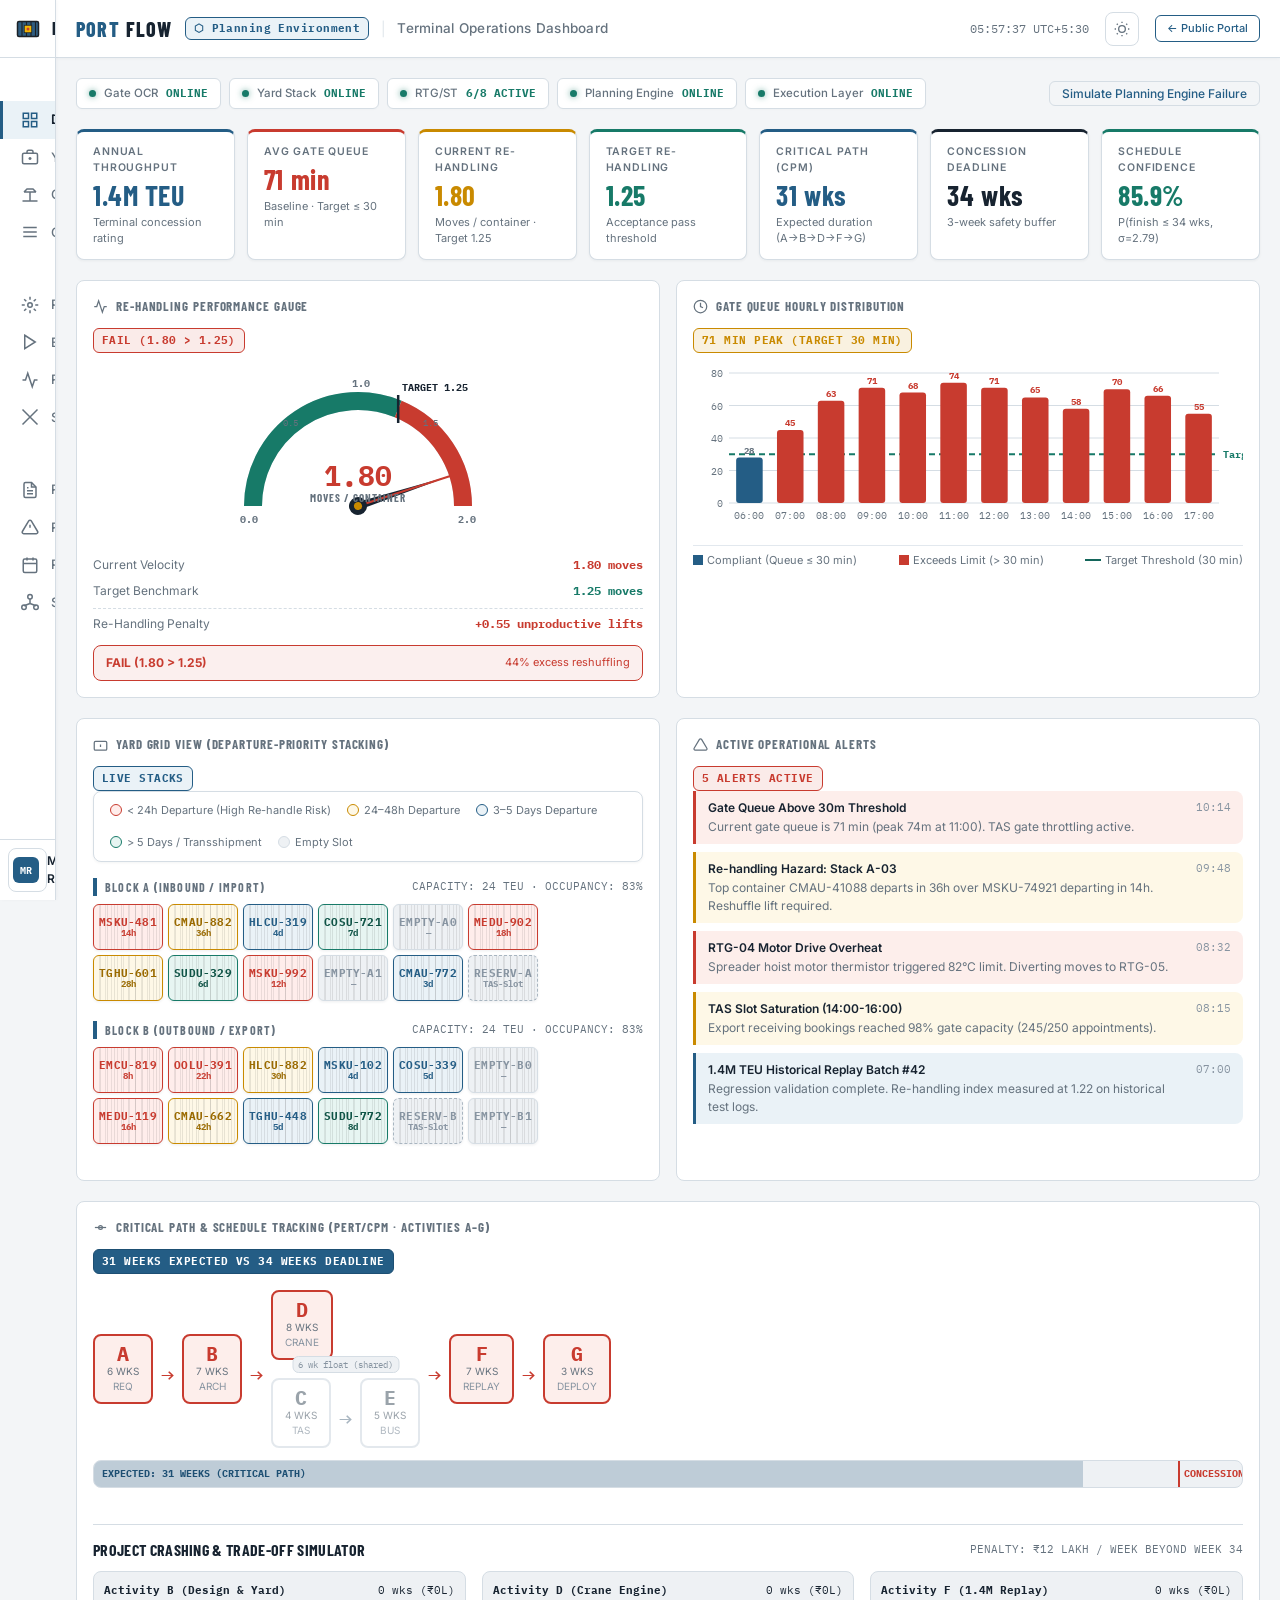
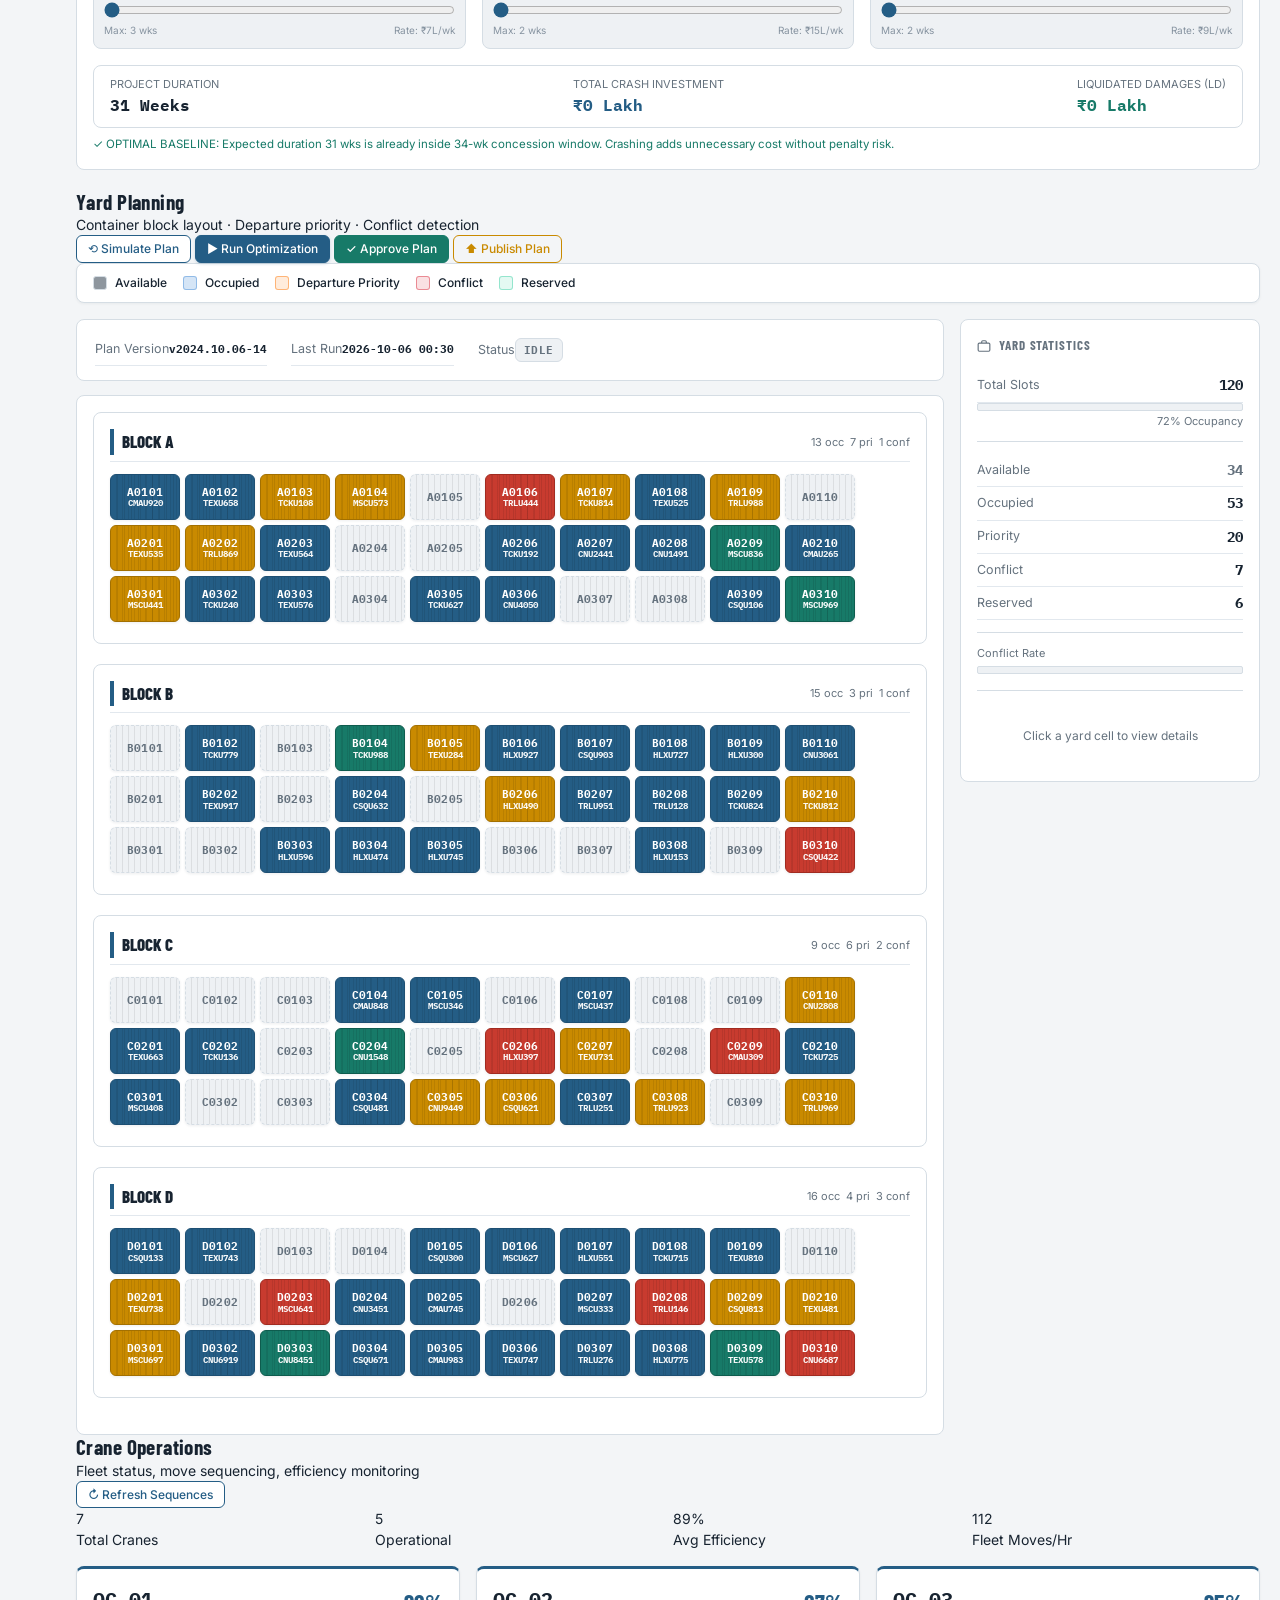
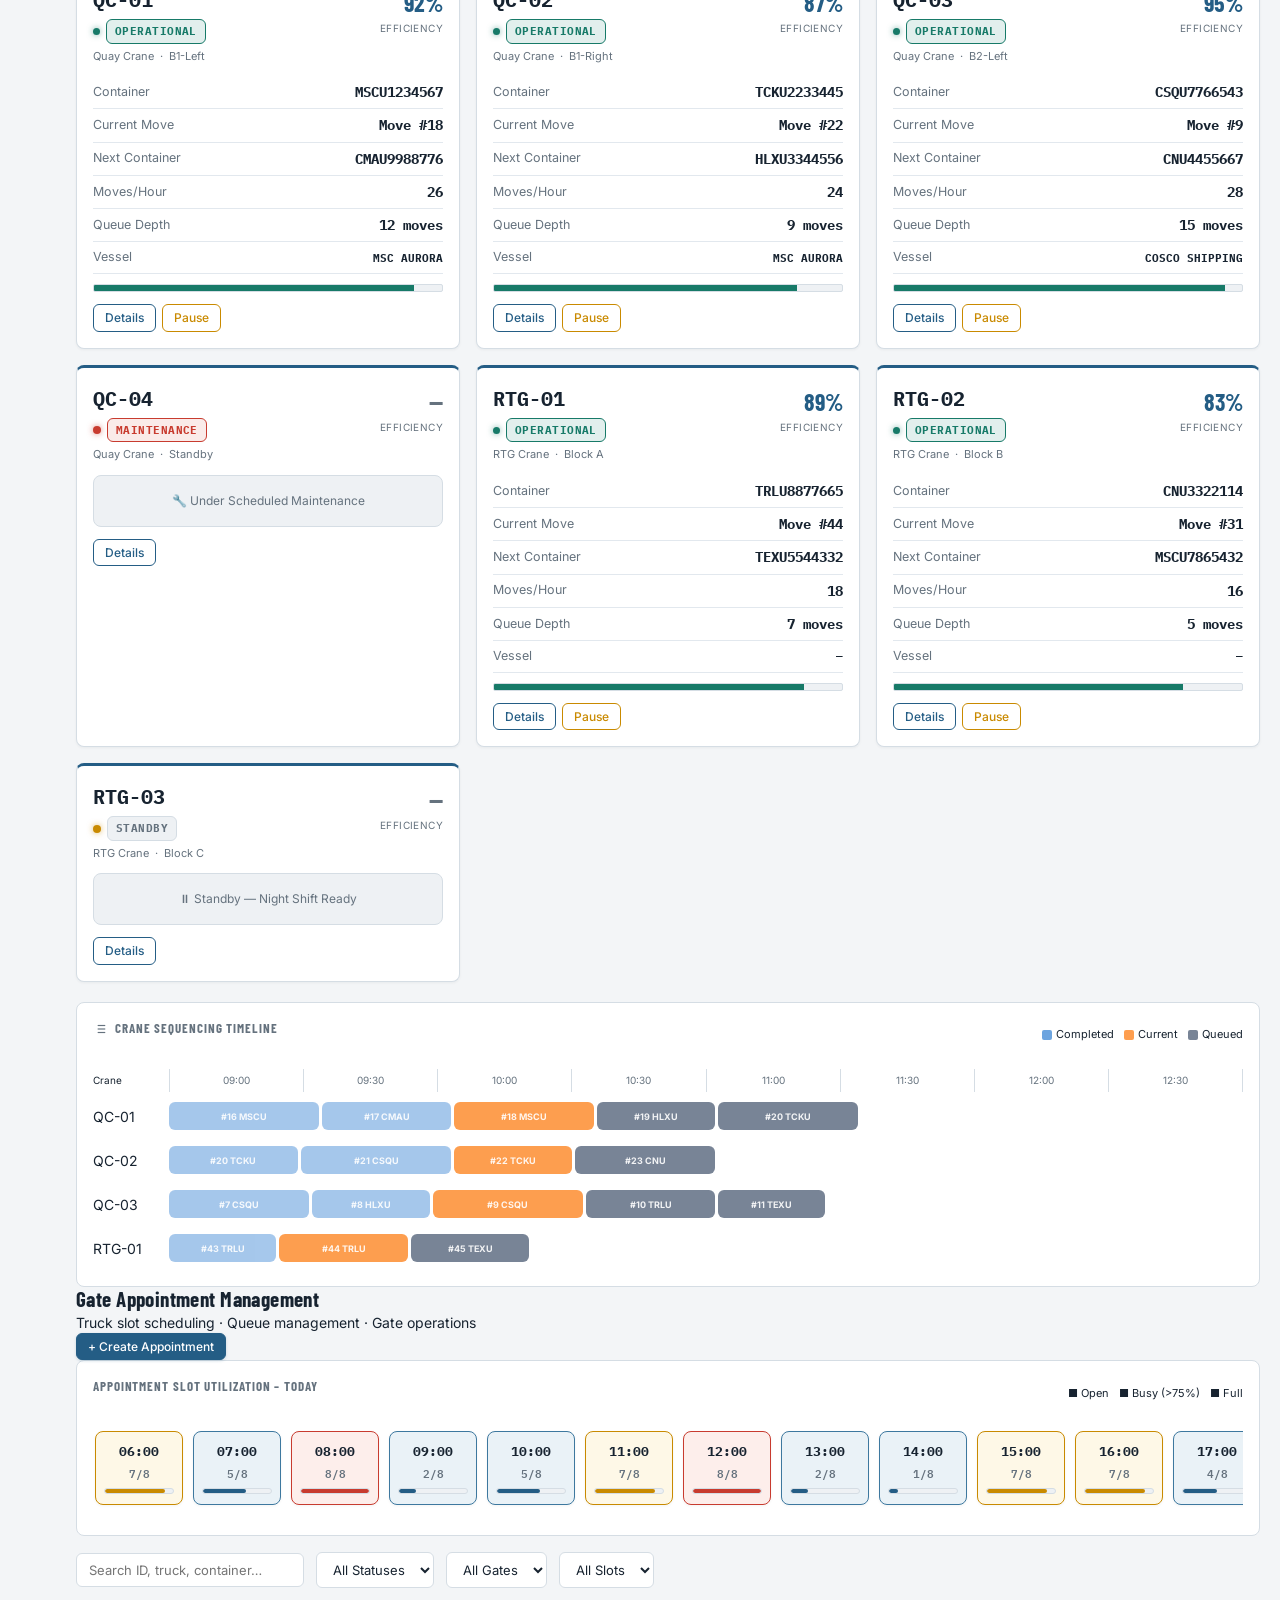
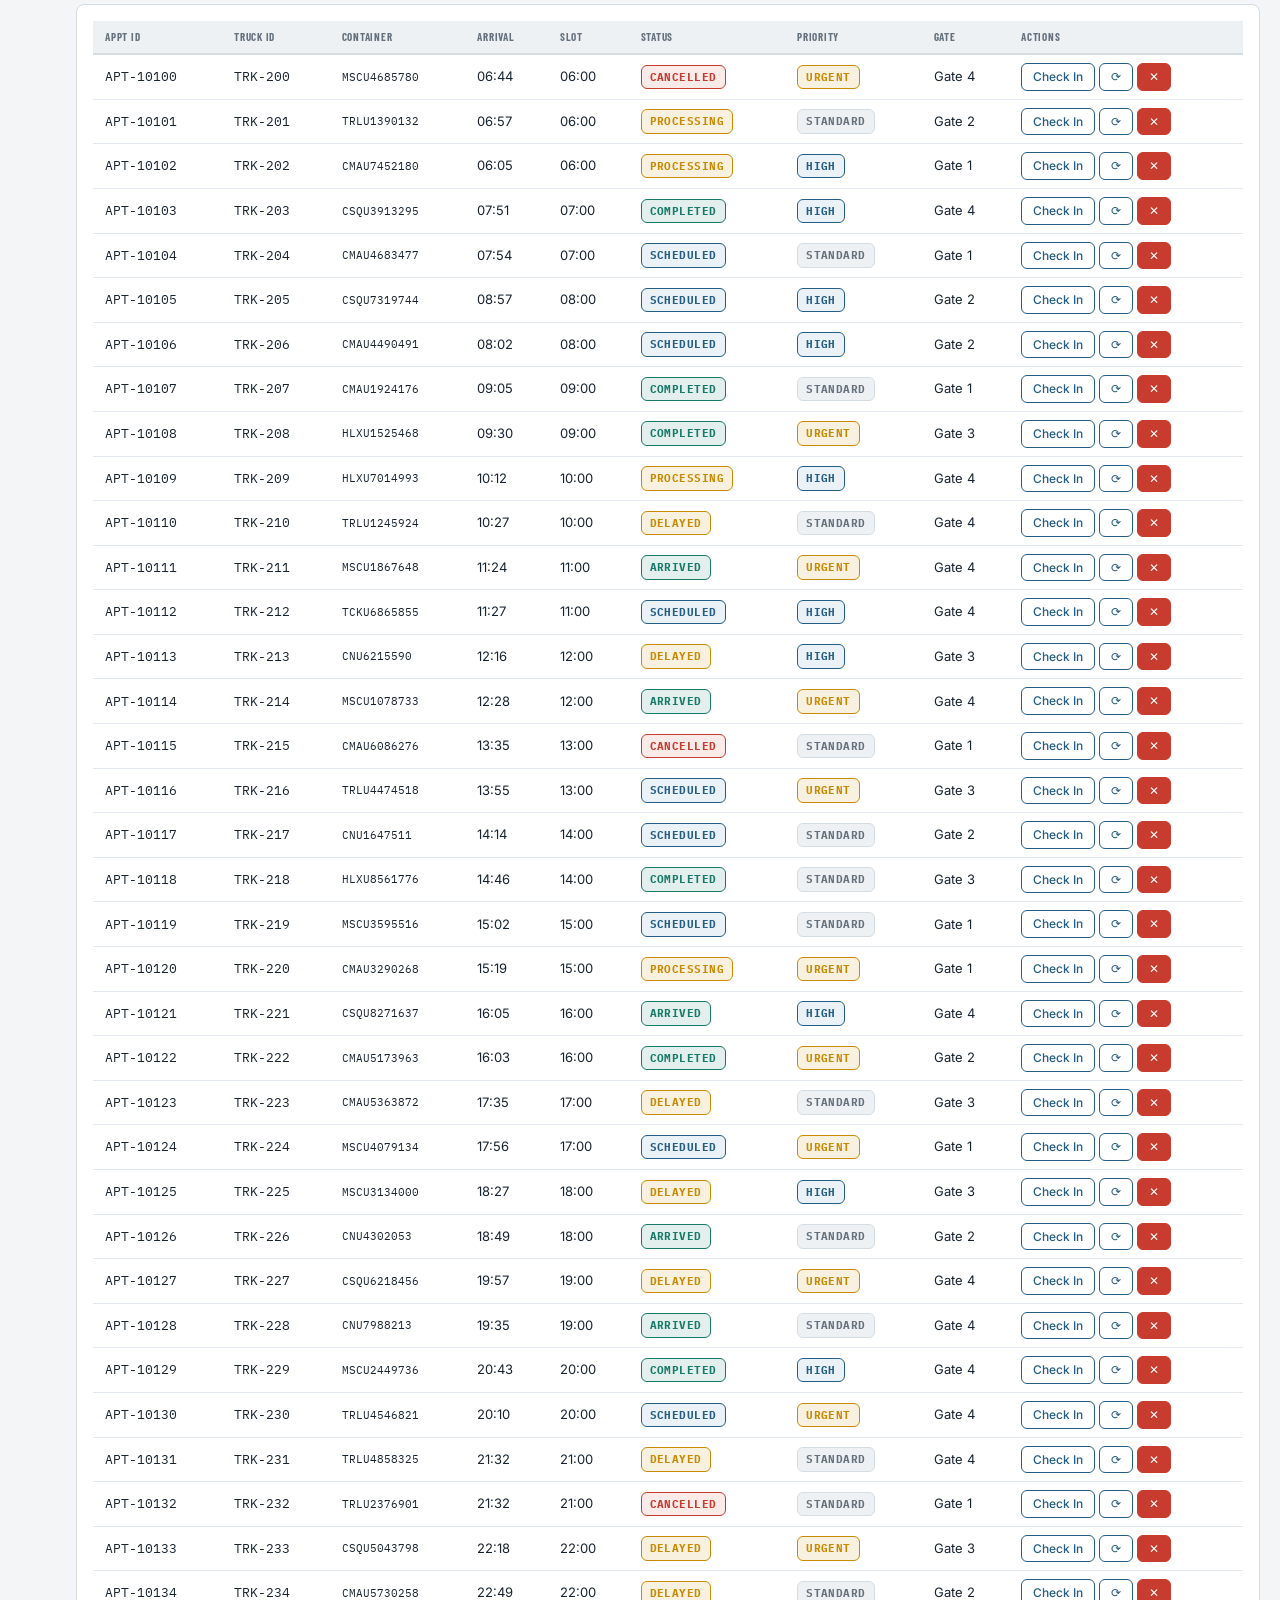
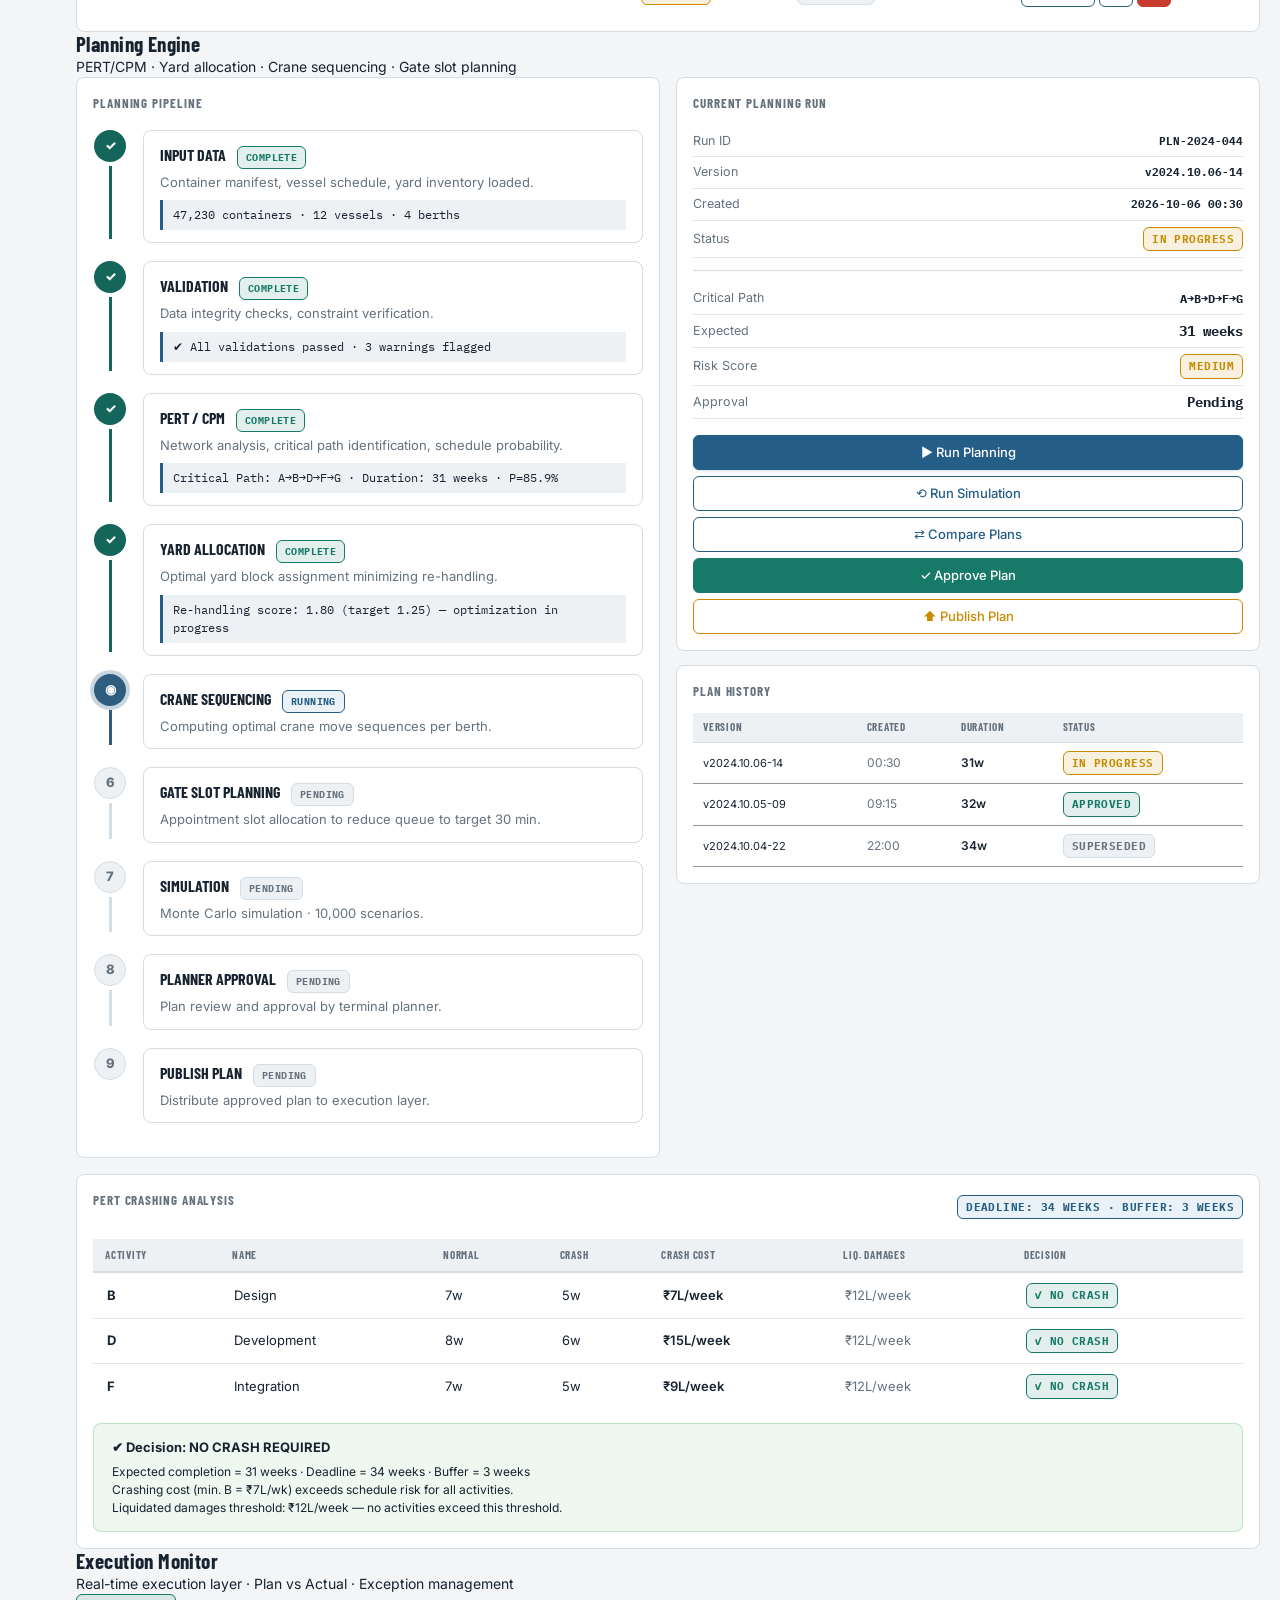
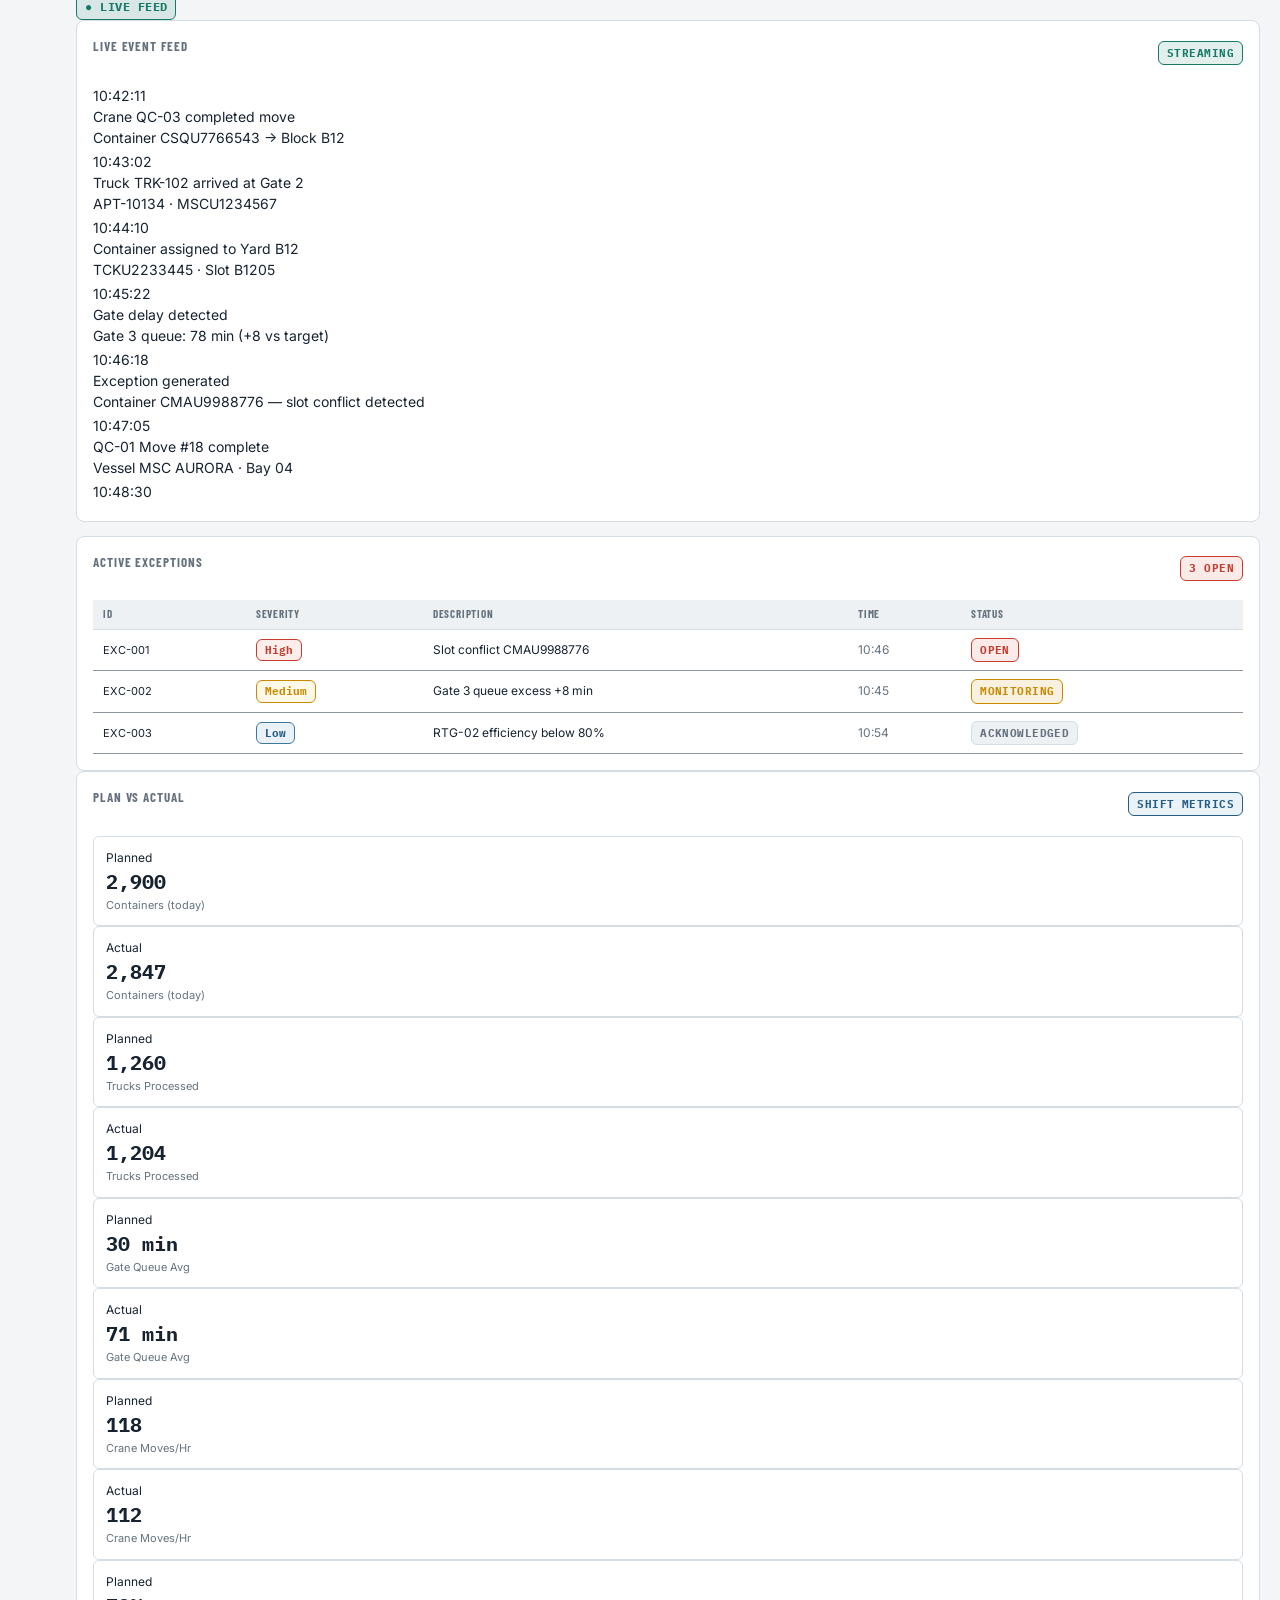
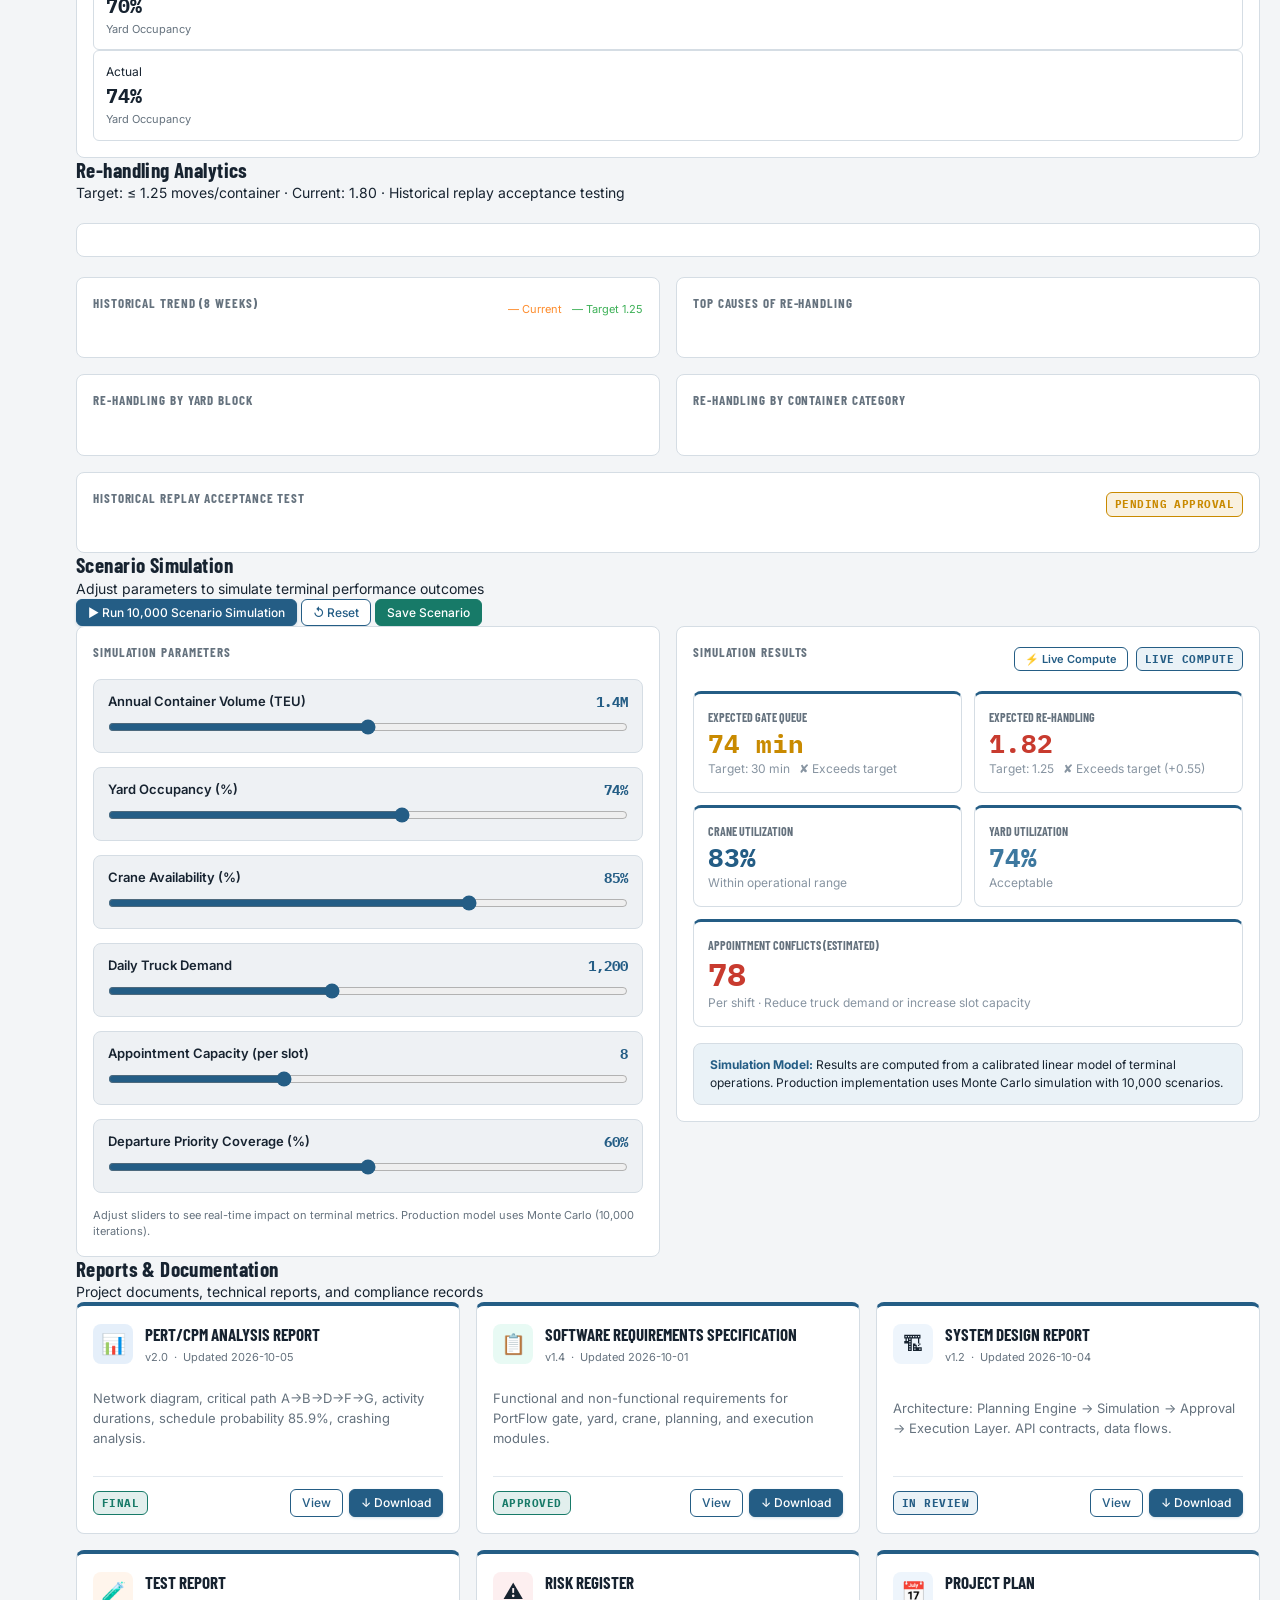
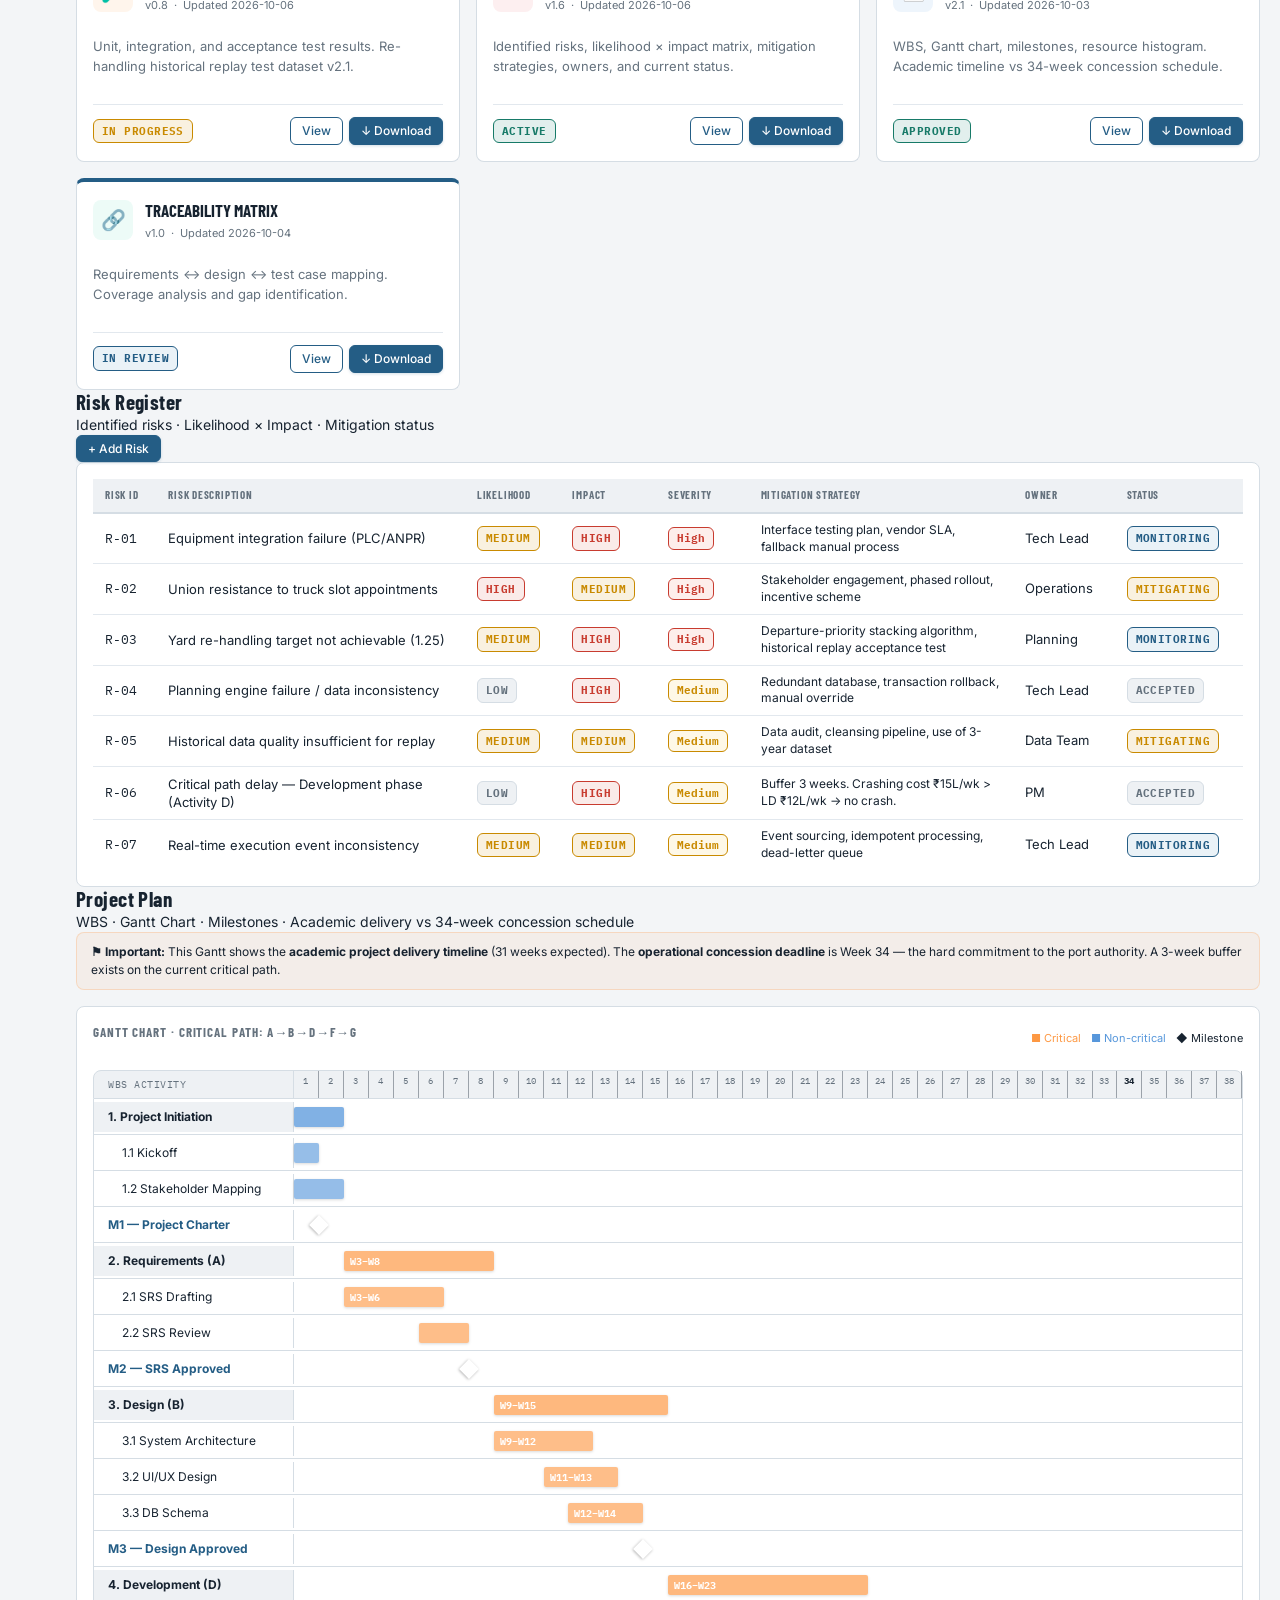
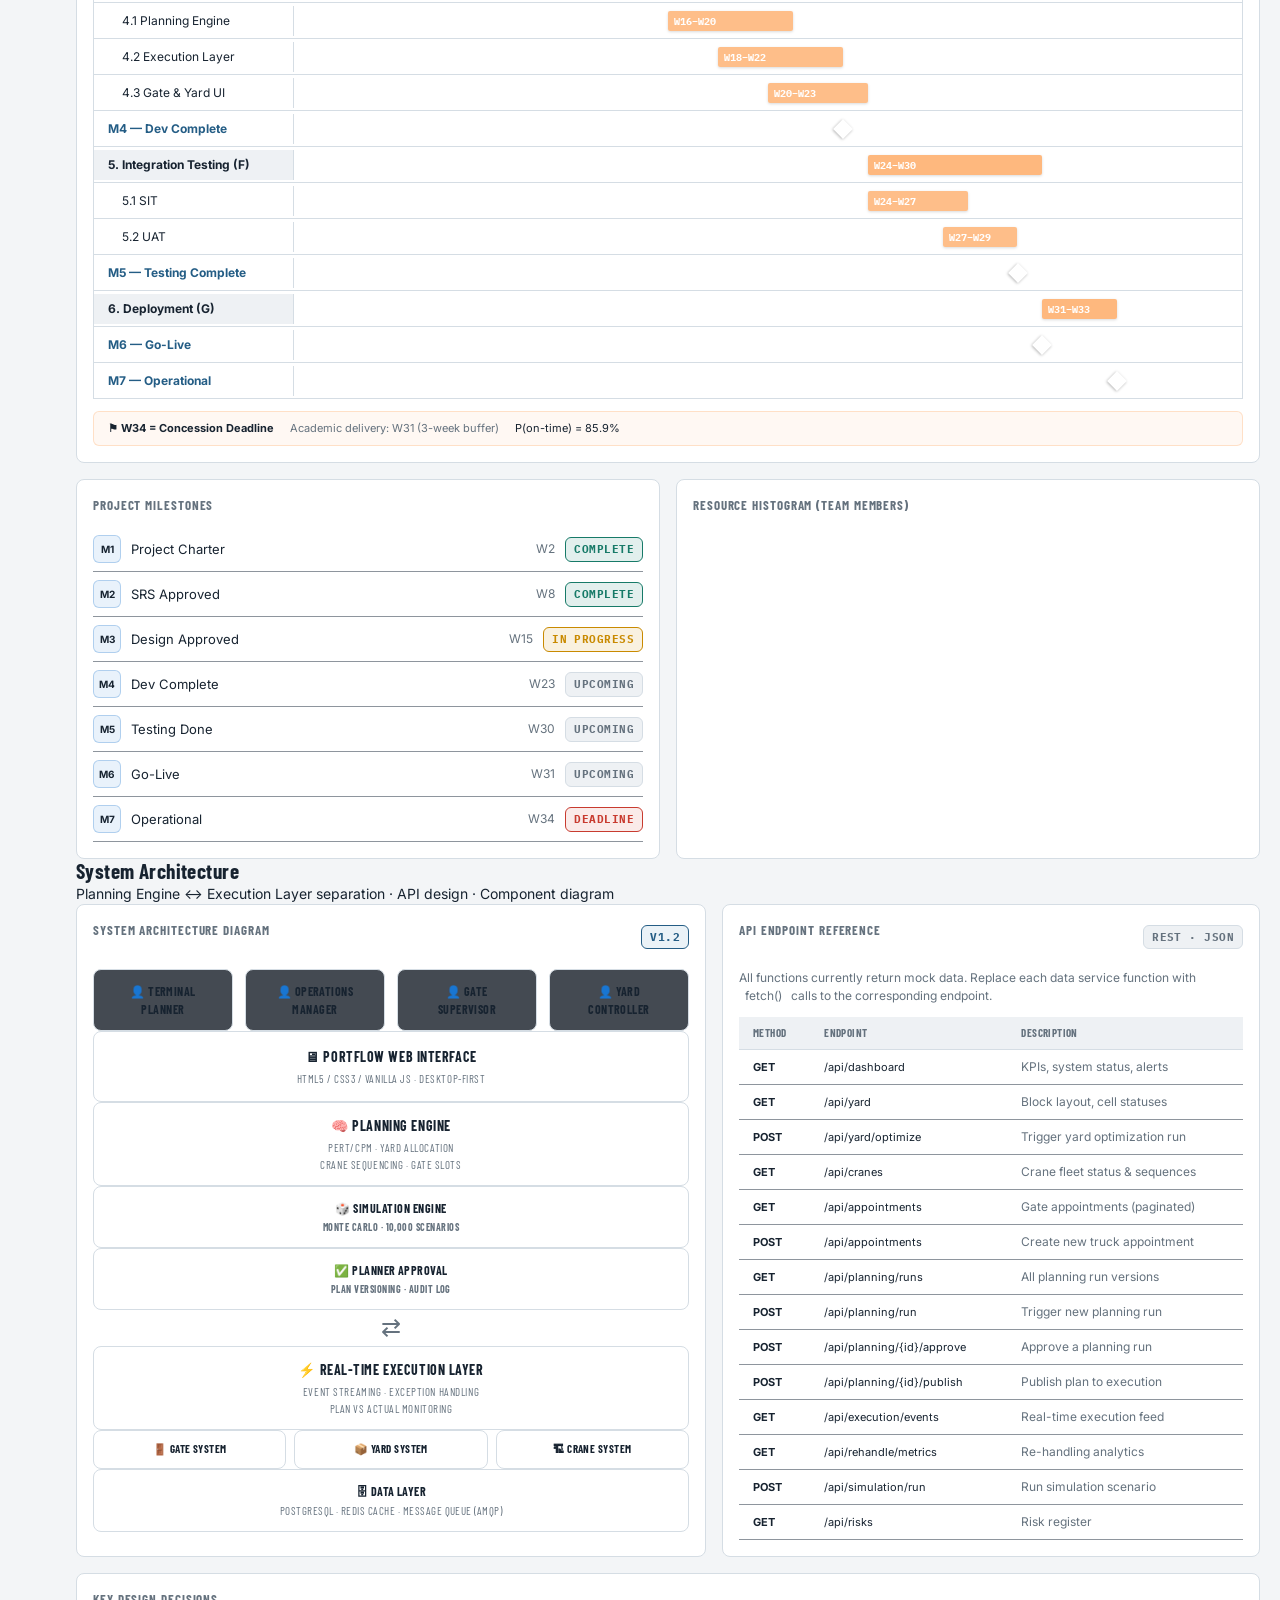
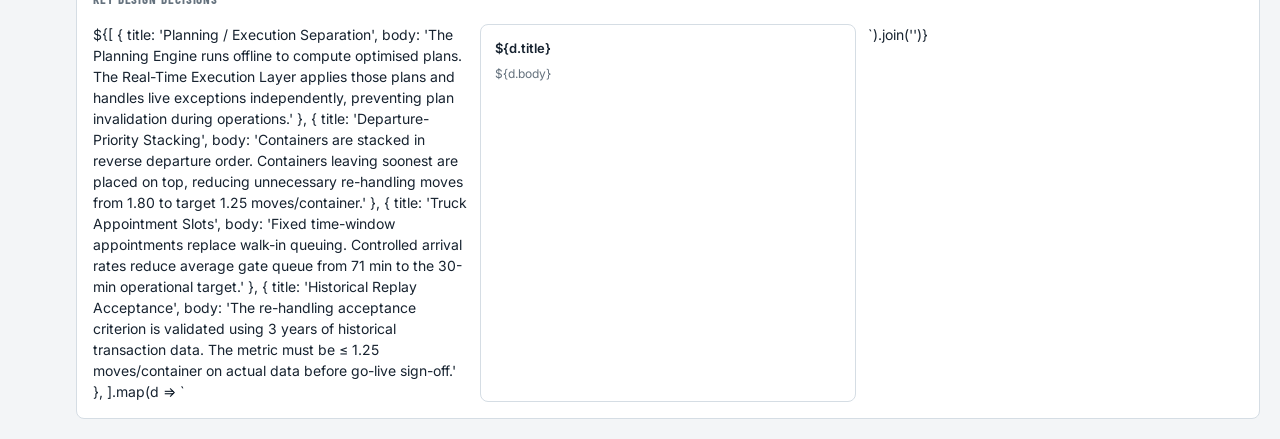
==== commit ff7f71a9: "feat: complete enterprise UI/UX visual refinement for PortFlow container terminal control system" ====
--- a/dashboard.html
+++ b/dashboard.html
@@ -8,7 +8,7 @@
   <link rel="stylesheet" href="styles.css"/>
   <link rel="preconnect" href="https://fonts.googleapis.com"/>
   <link rel="preconnect" href="https://fonts.gstatic.com" crossorigin/>
-  <link href="https://fonts.googleapis.com/css2?family=Barlow+Condensed:wght@400;600;700;800&family=IBM+Plex+Sans:wght@400;500;600&family=IBM+Plex+Mono:wght@400;500;700&display=swap" rel="stylesheet"/>
+  <link href="https://fonts.googleapis.com/css2?family=Barlow+Condensed:wght@500;600;700;800&family=Inter:wght@300;400;500;600;700&family=IBM+Plex+Mono:wght@400;500;600;700&display=swap" rel="stylesheet"/>
 </head>
 <body class="dashboard-body">
 
@@ -136,8 +136,14 @@
        TOP NAVIGATION BAR
        ══════════════════════════════════════════ -->
   <header class="topnav" role="banner">
-    <h2 class="topnav-title" id="topnav-page-title">Terminal Operations Dashboard</h2>
-    <span class="env-badge env-plan" id="topnav-env-badge">⬡ Planning Environment</span>
+    <div style="display:flex;align-items:center;gap:var(--s3);">
+      <div style="font-family:var(--f-head);font-size:20px;font-weight:800;letter-spacing:0.06em;color:var(--pf-navy);display:flex;align-items:center;gap:6px;">
+        <span style="color:var(--pf-blue)">PORT</span>FLOW
+      </div>
+      <span class="env-badge env-plan" id="topnav-env-badge">[PLANNING ENVIRONMENT]</span>
+      <span style="color:var(--pf-border);font-weight:300;">|</span>
+      <h2 class="topnav-title" id="topnav-page-title" style="font-size:13.5px;color:var(--pf-text-muted);font-weight:500;margin:0;">Terminal Operations Dashboard</h2>
+    </div>
 
     <div class="topnav-spacer"></div>
 
@@ -156,32 +162,32 @@
   <main class="d-main" id="d-main">
     <div class="page-content">
 
-      <!-- ── FIVE-SYSTEM STATUS BAR (With Failure Simulation Toggle) ── -->
+      <!-- ── FIVE-SYSTEM STATUS BAR (Small status dot + text, consistent green/teal operational status) ── -->
       <div class="sys-bar" role="region" aria-label="Terminal System Health Status">
         <div class="sys-item" id="sys-gate">
           <span class="dot green"></span>
-          <span class="sys-lbl">Gate OCR:</span>
-          <span class="sys-val">ONLINE (Operational)</span>
+          <span class="sys-lbl">Gate OCR</span>
+          <span class="sys-val">ONLINE</span>
         </div>
         <div class="sys-item" id="sys-yard">
           <span class="dot green"></span>
-          <span class="sys-lbl">Yard Stacks:</span>
-          <span class="sys-val">ONLINE (Operational)</span>
+          <span class="sys-lbl">Yard Stack</span>
+          <span class="sys-val">ONLINE</span>
         </div>
         <div class="sys-item" id="sys-cranes">
           <span class="dot green"></span>
-          <span class="sys-lbl">RTG/STS Fleet:</span>
-          <span class="sys-val">ONLINE (6/8 Active)</span>
+          <span class="sys-lbl">RTG/ST</span>
+          <span class="sys-val">6/8 ACTIVE</span>
         </div>
         <div class="sys-item" id="sys-planning">
           <span class="dot green"></span>
-          <span class="sys-lbl">Planning Engine:</span>
-          <span class="sys-val">ONLINE (Operational)</span>
+          <span class="sys-lbl">Planning Engine</span>
+          <span class="sys-val">ONLINE</span>
         </div>
         <div class="sys-item" id="sys-execution">
           <span class="dot green"></span>
-          <span class="sys-lbl">Execution Layer:</span>
-          <span class="sys-val">ONLINE (Operational)</span>
+          <span class="sys-lbl">Execution Layer</span>
+          <span class="sys-val">ONLINE</span>
         </div>
 
         <!-- Failure Simulator Toggle -->
@@ -190,45 +196,45 @@
         </button>
       </div>
 
-      <!-- ── KPI ROW (Equal-height cards, small uppercase label, large mono value, colored top border) ── -->
+      <!-- ── KPI ROW (Equal-height cards, uppercase label, large numbers, subtle hover) ── -->
       <div class="kpi-row" role="region" aria-label="Key Performance Indicators">
-        <div class="kpi-card k-blue">
+        <div class="kpi-card k-blue hover-lift">
           <div class="kpi-lbl">Annual Throughput</div>
           <div class="kpi-val v-blue">1.4M TEU</div>
           <div class="kpi-help">Terminal concession rating</div>
         </div>
 
-        <div class="kpi-card k-red">
+        <div class="kpi-card k-red hover-lift">
           <div class="kpi-lbl">Avg Gate Queue</div>
           <div class="kpi-val v-red">71 min</div>
-          <div class="kpi-help">Baseline (Target &le; 30 min)</div>
-        </div>
-
-        <div class="kpi-card k-yellow">
+          <div class="kpi-help">Baseline · Target &le; 30 min</div>
+        </div>
+
+        <div class="kpi-card k-yellow hover-lift">
           <div class="kpi-lbl">Current Re-handling</div>
           <div class="kpi-val v-yellow">1.80</div>
-          <div class="kpi-help">Moves / container (Target 1.25)</div>
-        </div>
-
-        <div class="kpi-card k-green">
+          <div class="kpi-help">Moves / container · Target 1.25</div>
+        </div>
+
+        <div class="kpi-card k-green hover-lift">
           <div class="kpi-lbl">Target Re-handling</div>
           <div class="kpi-val v-green">1.25</div>
           <div class="kpi-help">Acceptance pass threshold</div>
         </div>
 
-        <div class="kpi-card k-blue">
+        <div class="kpi-card k-blue hover-lift">
           <div class="kpi-lbl">Critical Path (CPM)</div>
           <div class="kpi-val v-blue">31 wks</div>
           <div class="kpi-help">Expected duration (A&rarr;B&rarr;D&rarr;F&rarr;G)</div>
         </div>
 
-        <div class="kpi-card k-gray">
+        <div class="kpi-card k-gray hover-lift">
           <div class="kpi-lbl">Concession Deadline</div>
           <div class="kpi-val">34 wks</div>
           <div class="kpi-help">3-week safety buffer</div>
         </div>
 
-        <div class="kpi-card k-green">
+        <div class="kpi-card k-green hover-lift">
           <div class="kpi-lbl">Schedule Confidence</div>
           <div class="kpi-val v-green">85.9%</div>
           <div class="kpi-help">P(finish &le; 34 wks, &sigma;=2.79)</div>
@@ -696,7 +702,10 @@
             <div class="card">
               <div class="card-header">
                 <div class="card-title">Simulation Results</div>
-                <span class="badge badge-info">Live compute</span>
+                <div style="display:flex;align-items:center;gap:8px;">
+                  <button class="btn btn-secondary btn-sm" id="btn-live-compute" onclick="SimulationModule.triggerLiveCompute()" style="padding:4px 10px;font-size:11px;font-weight:600;">⚡ Live Compute</button>
+                  <span class="badge badge-info" id="sim-live-badge">Live compute</span>
+                </div>
               </div>
               <div id="sim-results"></div>
             </div>
--- a/styles.css
+++ b/styles.css
@@ -1,104 +1,133 @@
 /*
- * PortFlow Industrial Dashboard
- * styles.css — Single design-token file for index.html + dashboard.html
- * Aesthetic: Port signage · Shipping-container industrial · Light/Dark
+ * PortFlow Enterprise Terminal Operations System
+ * styles.css — Unified design-token system for index.html + dashboard.html
+ * Aesthetic: Modern Industrial Control Room · Container Terminal OS · Light Theme
  */
 
-/* ── Google Fonts ─────────────────────────────────────── */
-@import url('https://fonts.googleapis.com/css2?family=Barlow+Condensed:wght@400;600;700;800&family=IBM+Plex+Sans:wght@400;500;600&family=IBM+Plex+Mono:wght@400;500;700&display=swap');
+/* ── Google Fonts: Inter (UI) + Barlow Condensed (Display Headings) + IBM Plex Mono ── */
+@import url('https://fonts.googleapis.com/css2?family=Barlow+Condensed:wght@500;600;700;800&family=Inter:wght@300;400;500;600;700&family=IBM+Plex+Mono:wght@400;500;600;700&display=swap');
 
 /* ══════════════════════════════════════════════════════════
-   1. DESIGN TOKENS (Light Mode)
+   1. PORTFLOW UNIFIED COLOR SYSTEM (Light Mode Enterprise)
    ══════════════════════════════════════════════════════════ */
 :root {
-  /* ── Surfaces ── */
-  --bg:             #EEF0F2;
-  --surface:        #FFFFFF;
-  --surface-2:      #F4F5F7;
-  --surface-3:      #E8EAED;
-
-  /* ── Text ── */
-  --text:           #1B2127;
-  --text-muted:     #5A6470;
-  --text-subtle:    #8A9099;
-
-  /* ── Brand / Status ── */
-  --blue:           #2F5D80;   /* steel blue – primary action */
-  --blue-dark:      #1E4260;
-  --blue-mid:       #5080A0;
-  --blue-light:     #E6EEF4;
-
-  --red:            #C8402F;   /* container red – warnings / alerts */
-  --red-dark:       #A13324;
-  --red-light:      #FAE9E7;
-
-  --yellow:         #F2B705;   /* hazard yellow – caution */
-  --yellow-dark:    #B98800;
-  --yellow-light:   #FEF7DF;
-
-  --green:          #14665B;   /* deep sea green – success / pass */
-  --green-dark:     #0D4D44;
-  --green-light:    #E2EFED;
-  --green-mid:      #3A9080;
-
-  /* ── Borders ── */
-  --border:         #C4C9CF;
-  --border-strong:  #8A9099;
-  --border-subtle:  #E4E7EA;
+  /* ── Official Brand Palette ── */
+  --pf-navy:       #172330;
+  --pf-navy-deep:  #101820;
+  --pf-blue:       #245D85;
+  --pf-blue-dark:  #1D4F73;
+  --pf-blue-light: #3D789F;
+  --pf-blue-soft:  #EAF2F7;
+
+  --pf-bg:          #F3F5F7;
+  --pf-surface:     #FFFFFF;
+  --pf-surface-alt: #EEF1F4;
+
+  --pf-border:      #D5DDE4;
+  --pf-text:        #172330;
+  --pf-text-muted:  #65727E;
+
+  --pf-success:     #177A68;
+  --pf-warning:     #C98A00;
+  --pf-danger:      #C83B2F;
+  --pf-info:        #3578A5;
+
+  /* ── Unified Aliases for All Pages & Sub-modules ── */
+  --bg:             var(--pf-bg);
+  --surface:        var(--pf-surface);
+  --surface-2:      var(--pf-surface-alt);
+  --surface-3:      #E4E9EE;
+
+  --text:           var(--pf-text);
+  --text-muted:     var(--pf-text-muted);
+  --text-subtle:    #8794A1;
+
+  --blue:           var(--pf-blue);
+  --blue-dark:      var(--pf-blue-dark);
+  --blue-mid:       var(--pf-blue-light);
+  --blue-light:     var(--pf-blue-soft);
+
+  --red:            var(--pf-danger);
+  --red-dark:       #9F2C22;
+  --red-light:      #FDEEEB;
+
+  --yellow:         var(--pf-warning);
+  --yellow-dark:    #9A6A00;
+  --yellow-light:   #FEF8E7;
+
+  --green:          var(--pf-success);
+  --green-dark:     #0F5346;
+  --green-light:    #E7F5F2;
+  --green-mid:      #259D86;
+
+  --border:         var(--pf-border);
+  --border-strong:  #A8B5C0;
+  --border-subtle:  #E2E8EE;
 
   /* ── Spacing (8 px scale) ── */
   --s1:  4px;   --s2:  8px;   --s3: 12px;  --s4: 16px;
   --s5: 20px;   --s6: 24px;   --s8: 32px;  --s10: 40px;
   --s12: 48px;  --s16: 64px;  --s20: 80px;
 
-  /* ── Typography ── */
-  --f-head: 'Barlow Condensed', 'Archivo Narrow', 'Impact', system-ui, sans-serif;
-  --f-body: 'IBM Plex Sans', system-ui, -apple-system, sans-serif;
-  --f-mono: 'IBM Plex Mono', 'Courier New', monospace;
-
-  /* ── Shape ── */
-  --r:    2px;   /* standard radius – square/industrial */
-  --r-sm: 1px;
-  --r-lg: 4px;
-
-  /* ── Shadow (hard, no blur) ── */
-  --shadow-sm: 2px 2px 0 var(--border);
-  --shadow-md: 3px 3px 0 var(--border-strong);
+  /* ── Typography: Inter for UI, Barlow Condensed for Display ── */
+  --f-body: 'Inter', -apple-system, BlinkMacSystemFont, "Segoe UI", Roboto, sans-serif;
+  --f-head: 'Barlow Condensed', 'Roboto Condensed', sans-serif;
+  --f-mono: 'IBM Plex Mono', 'SF Mono', 'Courier New', monospace;
+
+  /* ── Shape (6–10px clean industrial control room) ── */
+  --r:    8px;
+  --r-sm: 6px;
+  --r-lg: 10px;
+
+  /* ── Shadows: Subtle and crisp ── */
+  --shadow-sm: 0 1px 3px rgba(23, 35, 48, 0.05);
+  --shadow-md: 0 4px 14px -2px rgba(23, 35, 48, 0.08);
+  --shadow-lg: 0 12px 28px -4px rgba(23, 35, 48, 0.12);
+  --shadow-hover: 0 8px 22px -3px rgba(36, 93, 133, 0.16);
 
   /* ── Layout ── */
-  --sidebar-w:    52px;
-  --sidebar-open: 228px;
-  --nav-h:        56px;
+  --sidebar-w:    56px;
+  --sidebar-open: 236px;
+  --nav-h:        58px;
 
   /* ── Transitions ── */
-  --d-fast: 0.12s;
-  --d-mid:  0.20s;
+  --d-fast: 0.16s;
+  --d-mid:  0.25s;
 }
 
 /* ══════════════════════════════════════════════════════════
-   2. DARK THEME
+   2. DARK THEME (Maritime Industrial Night Mode)
    ══════════════════════════════════════════════════════════ */
 [data-theme="dark"] {
-  --bg:            #0F1419;
-  --surface:       #1B2127;
-  --surface-2:     #232C36;
-  --surface-3:     #2C3842;
-  --text:          #E8ECF0;
-  --text-muted:    #8A9099;
-  --text-subtle:   #5A6470;
-  --border:        #2F3840;
-  --border-strong: #5A6470;
-  --border-subtle: #232C36;
-  --blue-light:    #162333;
-  --red-light:     #2B1310;
-  --yellow-light:  #201800;
-  --green-light:   #0A1E1C;
-  --shadow-sm:     none;
-  --shadow-md:     none;
+  --pf-bg:          #101820;
+  --pf-surface:     #172330;
+  --pf-surface-alt: #1F2D3D;
+  --pf-border:      #2B3D4F;
+  --pf-text:        #EAF2F7;
+  --pf-text-muted:  #8FA2B3;
+  --pf-blue-soft:   #1C3449;
+
+  --bg:            var(--pf-bg);
+  --surface:       var(--pf-surface);
+  --surface-2:     var(--pf-surface-alt);
+  --surface-3:     #25374A;
+  --text:          var(--pf-text);
+  --text-muted:    var(--pf-text-muted);
+  --text-subtle:   #687C8F;
+  --border:        var(--pf-border);
+  --border-strong: #40556B;
+  --border-subtle: #202F3E;
+  --blue-light:    var(--pf-blue-soft);
+  --red-light:     #341715;
+  --yellow-light:  #332503;
+  --green-light:   #0C2722;
+  --shadow-sm:     0 1px 3px rgba(0,0,0,0.3);
+  --shadow-md:     0 4px 14px rgba(0,0,0,0.4);
+  --shadow-hover:  0 8px 22px rgba(36, 93, 133, 0.35);
 }
 
 /* ══════════════════════════════════════════════════════════
-   3. RESET & BASE
+   3. RESET & BASE TYPOGRAPHY
    ══════════════════════════════════════════════════════════ */
 *, *::before, *::after { box-sizing: border-box; margin: 0; padding: 0; }
 
@@ -113,9 +142,15 @@
   -moz-osx-font-smoothing: grayscale;
 }
 
-h1, h2, h3, h4, h5 { font-family: var(--f-head); font-weight: 700; line-height: 1.1; }
-a { color: var(--blue); text-decoration: none; }
-a:hover { text-decoration: underline; }
+h1, h2, h3, h4, h5 {
+  font-family: var(--f-head);
+  font-weight: 700;
+  line-height: 1.15;
+  letter-spacing: 0.02em;
+}
+
+a { color: var(--blue); text-decoration: none; transition: color var(--d-fast); }
+a:hover { color: var(--blue-dark); text-decoration: none; }
 button { font-family: var(--f-body); cursor: pointer; border: none; background: none; }
 input, select, textarea { font-family: var(--f-body); }
 img, svg { display: block; max-width: 100%; }
@@ -123,54 +158,121 @@
 
 /* ── Focus rings ── */
 :focus-visible {
-  outline: 2px solid var(--blue);
+  outline: 2px solid var(--pf-blue);
   outline-offset: 2px;
-  border-radius: var(--r);
+  border-radius: var(--r-sm);
 }
 
 /* ══════════════════════════════════════════════════════════
-   4. SHARED COMPONENTS
+   4. SHARED COMPONENTS (Buttons, Badges, Cards, Tables)
    ══════════════════════════════════════════════════════════ */
 
-/* ── Buttons ── */
+/* ── Unified Button System ── */
 .btn {
   display: inline-flex;
   align-items: center;
+  justify-content: center;
   gap: var(--s2);
-  padding: var(--s2) var(--s4);
-  border-radius: var(--r);
+  padding: 8px 16px;
+  border-radius: var(--r-sm);
   font-family: var(--f-body);
   font-size: 13px;
-  font-weight: 600;
+  font-weight: 500;
   border: 1px solid transparent;
   cursor: pointer;
-  transition: background var(--d-fast), border-color var(--d-fast), color var(--d-fast);
+  transition: all 180ms ease;
   white-space: nowrap;
   text-decoration: none;
-}
-.btn:active { transform: translateY(1px); }
-.btn:focus-visible { outline: 2px solid var(--blue); outline-offset: 2px; }
-
-.btn-primary   { background: var(--blue);   color: #fff;           border-color: var(--blue); }
-.btn-primary:hover { background: var(--blue-dark); border-color: var(--blue-dark); }
-
-.btn-secondary { background: var(--surface); color: var(--text); border-color: var(--border); }
-.btn-secondary:hover { background: var(--surface-2); border-color: var(--border-strong); }
-
-.btn-ghost     { background: transparent; color: var(--blue); border-color: var(--blue); }
-.btn-ghost:hover { background: var(--blue-light); }
-
-.btn-danger    { background: var(--red);   color: #fff;    border-color: var(--red); }
-.btn-danger:hover  { background: var(--red-dark); }
-
-.btn-success   { background: var(--green); color: #fff;    border-color: var(--green); }
-.btn-success:hover { background: var(--green-dark); }
-
-.btn-warning   { background: transparent; color: var(--yellow-dark); border-color: var(--yellow); }
-.btn-warning:hover { background: var(--yellow-light); }
-
-.btn-sm { padding: 4px var(--s3); font-size: 12px; }
-.btn-lg { padding: var(--s3) var(--s6); font-size: 15px; }
+  line-height: 1.3;
+}
+.btn:hover {
+  transform: translateY(-1px);
+}
+.btn:active {
+  transform: translateY(0);
+}
+.btn:focus-visible {
+  outline: 2px solid var(--pf-blue);
+  outline-offset: 2px;
+}
+
+/* Primary Button: PortFlow blue background, white text */
+.btn-primary {
+  background: var(--pf-blue);
+  color: #FFFFFF;
+  border-color: var(--pf-blue);
+  box-shadow: 0 1px 3px rgba(36, 93, 133, 0.2);
+}
+.btn-primary:hover {
+  background: var(--pf-blue-dark);
+  border-color: var(--pf-blue-dark);
+  color: #FFFFFF;
+  box-shadow: 0 4px 10px rgba(36, 93, 133, 0.3);
+}
+
+/* Secondary Button: white background, blue border, blue text */
+.btn-secondary {
+  background: var(--pf-surface);
+  color: var(--pf-blue);
+  border-color: var(--pf-blue);
+}
+.btn-secondary:hover {
+  background: var(--pf-blue-soft);
+  color: var(--pf-blue-dark);
+  border-color: var(--pf-blue-dark);
+  box-shadow: 0 2px 6px rgba(36, 93, 133, 0.12);
+}
+
+/* Ghost Button: subtle minimal action */
+.btn-ghost {
+  background: transparent;
+  color: var(--pf-blue);
+  border-color: var(--pf-border);
+}
+.btn-ghost:hover {
+  background: var(--pf-blue-soft);
+  border-color: var(--pf-blue);
+  color: var(--pf-blue-dark);
+}
+
+/* Danger Button: red only for destructive actions */
+.btn-danger {
+  background: var(--pf-danger);
+  color: #FFFFFF;
+  border-color: var(--pf-danger);
+}
+.btn-danger:hover {
+  background: var(--red-dark);
+  border-color: var(--red-dark);
+  color: #FFFFFF;
+  box-shadow: 0 2px 6px rgba(200, 59, 47, 0.25);
+}
+
+/* Success Button: teal only where necessary */
+.btn-success {
+  background: var(--pf-success);
+  color: #FFFFFF;
+  border-color: var(--pf-success);
+}
+.btn-success:hover {
+  background: var(--green-dark);
+  border-color: var(--green-dark);
+  color: #FFFFFF;
+  box-shadow: 0 2px 6px rgba(23, 122, 104, 0.25);
+}
+
+/* Warning Button */
+.btn-warning {
+  background: transparent;
+  color: var(--pf-warning);
+  border-color: var(--pf-warning);
+}
+.btn-warning:hover {
+  background: var(--yellow-light);
+}
+
+.btn-sm { padding: 5px 11px; font-size: 12px; border-radius: var(--r-sm); }
+.btn-lg { padding: 10px 22px; font-size: 14.5px; border-radius: var(--r); }
 .btn-icon { padding: var(--s2); }
 
 /* ── Badges ── */
@@ -391,35 +493,87 @@
 }
 [data-tip]:hover::after { opacity: 1; }
 
-/* ── Page transition ── */
-.page { display: none; }
-.page.active { display: block; animation: page-fade 0.15s ease; }
-@keyframes page-fade { from { opacity: 0; } to { opacity: 1; } }
-
-/* ── Scrollbar ── */
-::-webkit-scrollbar { width: 6px; height: 6px; }
-::-webkit-scrollbar-track { background: transparent; }
-::-webkit-scrollbar-thumb { background: var(--border); border-radius: 3px; }
-::-webkit-scrollbar-thumb:hover { background: var(--border-strong); }
+/* ── Global Animation System & Utilities ── */
+.fade-in {
+  animation: fadeIn 400ms cubic-bezier(0.16, 1, 0.3, 1) both;
+}
+.slide-up {
+  animation: slideUp 400ms cubic-bezier(0.16, 1, 0.3, 1) both;
+}
+.slide-left {
+  animation: slideLeft 400ms cubic-bezier(0.16, 1, 0.3, 1) both;
+}
+.scale-in {
+  animation: scaleIn 300ms cubic-bezier(0.16, 1, 0.3, 1) both;
+}
+.hover-lift {
+  transition: transform 220ms ease, box-shadow 220ms ease;
+}
+.hover-lift:hover {
+  transform: translateY(-3px);
+  box-shadow: var(--shadow-md);
+}
+
+@keyframes fadeIn {
+  from { opacity: 0; }
+  to   { opacity: 1; }
+}
+@keyframes slideUp {
+  from { opacity: 0; transform: translateY(16px); }
+  to   { opacity: 1; transform: translateY(0); }
+}
+@keyframes slideLeft {
+  from { opacity: 0; transform: translateX(-16px); }
+  to   { opacity: 1; transform: translateX(0); }
+}
+@keyframes scaleIn {
+  from { opacity: 0; transform: scale(0.96); }
+  to   { opacity: 1; transform: scale(1); }
+}
+
+/* Scroll reveal helper */
+.reveal {
+  opacity: 0;
+  transform: translateY(18px);
+  transition: opacity 600ms cubic-bezier(0.16, 1, 0.3, 1), transform 600ms cubic-bezier(0.16, 1, 0.3, 1);
+}
+.reveal.visible {
+  opacity: 1;
+  transform: translateY(0);
+}
+
+/* Respect reduced motion preference */
+@media (prefers-reduced-motion: reduce) {
+  *, *::before, *::after {
+    animation-duration: 0.01ms !important;
+    animation-iteration-count: 1 !important;
+    transition-duration: 0.01ms !important;
+    scroll-behavior: auto !important;
+  }
+}
 
 /* ══════════════════════════════════════════════════════════
    5. LANDING PAGE (index.html)
    ══════════════════════════════════════════════════════════ */
 
-.landing-body { overflow-x: hidden; }
+.landing-body {
+  overflow-x: hidden;
+  background: var(--pf-bg);
+}
 
 /* Top nav */
 .l-nav {
   position: sticky;
   top: 0;
   z-index: 100;
-  background: var(--surface);
-  border-bottom: 2px solid var(--border);
-  height: 56px;
+  background: var(--pf-surface);
+  border-bottom: 1px solid var(--pf-border);
+  height: 58px;
   display: flex;
   align-items: center;
   padding: 0 var(--s8);
   gap: var(--s5);
+  box-shadow: 0 1px 4px rgba(23, 35, 48, 0.03);
 }
 
 .l-logo {
@@ -435,9 +589,9 @@
   font-weight: 800;
   text-transform: uppercase;
   letter-spacing: 0.08em;
-  color: var(--text);
-}
-.l-logo-text span { color: var(--blue); }
+  color: var(--pf-navy);
+}
+.l-logo-text span { color: var(--pf-blue); }
 .l-logo:hover { text-decoration: none; }
 
 .l-nav-links {
@@ -446,31 +600,30 @@
   margin-left: var(--s4);
 }
 .l-nav-links a {
-  font-size: 12px;
-  font-weight: 600;
-  color: var(--text-muted);
-  text-transform: uppercase;
-  letter-spacing: 0.07em;
+  font-family: var(--f-body);
+  font-size: 13px;
+  font-weight: 500;
+  color: var(--pf-text-muted);
   text-decoration: none;
   transition: color var(--d-fast);
 }
-.l-nav-links a:hover { color: var(--blue); text-decoration: none; }
+.l-nav-links a:hover { color: var(--pf-blue); text-decoration: none; }
 
 .l-nav-right { margin-left: auto; display: flex; align-items: center; gap: var(--s2); }
 
 .l-theme-btn {
-  width: 34px; height: 34px;
-  border: 1px solid var(--border);
-  border-radius: var(--r);
-  background: var(--surface);
-  color: var(--text-muted);
+  width: 36px; height: 36px;
+  border: 1px solid var(--pf-border);
+  border-radius: var(--r-sm);
+  background: var(--pf-surface);
+  color: var(--pf-text-muted);
   display: flex;
   align-items: center;
   justify-content: center;
   cursor: pointer;
-  transition: border-color var(--d-fast);
-}
-.l-theme-btn:hover { border-color: var(--blue); color: var(--blue); }
+  transition: border-color var(--d-fast), color var(--d-fast);
+}
+.l-theme-btn:hover { border-color: var(--pf-blue); color: var(--pf-blue); }
 
 /* Hero */
 .hero {
@@ -483,14 +636,40 @@
   align-items: center;
 }
 
-.hero-text {}
+.hero-text {
+  display: flex;
+  flex-direction: column;
+}
+
+/* Staggered entrance animation for hero elements */
+@keyframes heroFadeSlideUp {
+  from { opacity: 0; transform: translateY(22px); }
+  to   { opacity: 1; transform: translateY(0); }
+}
+
+.hero-anim-title {
+  animation: heroFadeSlideUp 700ms cubic-bezier(0.16, 1, 0.3, 1) 0ms both;
+}
+.hero-anim-sub {
+  animation: heroFadeSlideUp 700ms cubic-bezier(0.16, 1, 0.3, 1) 150ms both;
+}
+.hero-anim-btns {
+  animation: heroFadeSlideUp 600ms cubic-bezier(0.16, 1, 0.3, 1) 300ms both;
+}
+.hero-anim-illus {
+  animation: heroFadeSlideUp 900ms cubic-bezier(0.16, 1, 0.3, 1) 200ms both;
+}
+.hero-anim-stats {
+  animation: heroFadeSlideUp 700ms cubic-bezier(0.16, 1, 0.3, 1) 400ms both;
+}
+
 .hero-eyebrow {
-  font-family: var(--f-mono);
+  font-family: var(--f-body);
   font-size: 11px;
   font-weight: 700;
   text-transform: uppercase;
   letter-spacing: 0.12em;
-  color: var(--blue);
+  color: var(--pf-blue);
   margin-bottom: var(--s3);
   display: flex;
   align-items: center;
@@ -499,106 +678,131 @@
 .hero-eyebrow::before {
   content: '';
   display: inline-block;
-  width: 24px;
+  width: 20px;
   height: 2px;
-  background: var(--blue);
+  background: var(--pf-blue);
+  border-radius: 1px;
 }
 
 .hero-h1 {
   font-family: var(--f-head);
-  font-size: clamp(40px, 5.5vw, 68px);
+  font-size: clamp(42px, 5.8vw, 70px);
   font-weight: 800;
-  line-height: 1.0;
+  line-height: 1.02;
   text-transform: uppercase;
   letter-spacing: 0.01em;
-  color: var(--text);
+  color: var(--pf-navy);
   margin-bottom: var(--s4);
 }
 .hero-h1 em {
   font-style: normal;
-  color: var(--blue);
+  color: var(--pf-blue);
 }
 
 .hero-sub {
+  font-family: var(--f-body);
   font-size: 16px;
-  color: var(--text-muted);
+  color: var(--pf-text-muted);
   line-height: 1.65;
-  max-width: 440px;
+  max-width: 460px;
   margin-bottom: var(--s6);
 }
 
 .hero-actions { display: flex; gap: var(--s3); flex-wrap: wrap; }
 
 .hero-illus {
-  border: 2px solid var(--border);
+  border: 1px solid var(--pf-border);
   border-radius: var(--r-lg);
-  background: var(--surface);
+  background: var(--pf-surface);
   overflow: hidden;
   box-shadow: var(--shadow-md);
-}
-
-/* Crane + container animations */
+  transition: transform 300ms ease, box-shadow 300ms ease;
+}
+.hero-illus:hover {
+  box-shadow: var(--shadow-lg);
+}
+
+/* Crane + container subtle industrial animations (slow, non-cartoon) */
 .crane-hook-grp {
-  animation: hook-sway 4.5s ease-in-out infinite;
+  animation: hook-sway 6s ease-in-out infinite;
   transform-box: fill-box;
   transform-origin: 50% 0%;
 }
 .ctr-moving {
-  animation: ctr-lift 5s ease-in-out 0.6s both;
+  animation: ctr-lift 8s ease-in-out infinite;
   transform-box: fill-box;
   transform-origin: 50% 100%;
 }
 
 @keyframes hook-sway {
   0%, 100% { transform: translateY(0); }
-  48%       { transform: translateY(14px); }
+  50%      { transform: translateY(10px); }
 }
 @keyframes ctr-lift {
-  0%          { transform: translateY(0); opacity: 0; }
-  8%          { opacity: 1; }
-  38%         { transform: translateY(-64px); }
-  64%         { transform: translate(84px, -64px); }
-  88%, 100%   { transform: translate(84px, 0); }
-}
-
-/* Stats strip */
+  0%, 100%    { transform: translateY(0); opacity: 0.95; }
+  25%         { transform: translateY(-40px); opacity: 1; }
+  50%         { transform: translate(60px, -40px); }
+  75%         { transform: translate(60px, 0); }
+}
+
+/* Operational indicator light pulse */
+.dot-live-pulse {
+  animation: live-indicator-pulse 2.8s infinite;
+}
+@keyframes live-indicator-pulse {
+  0%, 100% { opacity: 1; filter: drop-shadow(0 0 3px rgba(23, 122, 104, 0.7)); }
+  50%      { opacity: 0.35; filter: none; }
+}
+
+/* ── KPI Strip (Dark navy background, thin vertical blue/semantic accent, condensed typography) ── */
 .stats-strip {
-  background: var(--text);
-  padding: var(--s6) var(--s8);
+  background: var(--pf-navy);
+  padding: var(--s8) var(--s8);
+  border-top: 1px solid var(--pf-navy-deep);
+  border-bottom: 1px solid var(--pf-navy-deep);
 }
 .stats-inner {
   max-width: 1280px;
   margin: 0 auto;
   display: grid;
   grid-template-columns: repeat(4, 1fr);
-  gap: var(--s1);
+  gap: var(--s4);
 }
 .stat-card {
   padding: var(--s4) var(--s5);
-  border-left: 3px solid var(--blue);
-}
-.stat-card:nth-child(2) { border-left-color: var(--red); }
-.stat-card:nth-child(3) { border-left-color: var(--yellow); }
-.stat-card:nth-child(4) { border-left-color: var(--green); }
+  background: rgba(255, 255, 255, 0.03);
+  border-radius: var(--r-sm);
+  border-left: 3px solid var(--pf-blue);
+  transition: transform 200ms ease, background 200ms ease;
+}
+.stat-card:hover {
+  transform: translateY(-2px);
+  background: rgba(255, 255, 255, 0.06);
+}
+.stat-card:nth-child(1) { border-left-color: var(--pf-blue-light); }
+.stat-card:nth-child(2) { border-left-color: var(--pf-danger); }
+.stat-card:nth-child(3) { border-left-color: var(--pf-warning); }
+.stat-card:nth-child(4) { border-left-color: var(--pf-success); }
 
 .stat-val {
-  font-family: var(--f-mono);
-  font-size: 34px;
+  font-family: var(--f-head);
+  font-size: 38px;
   font-weight: 700;
   line-height: 1;
-  color: #fff;
-  margin-bottom: 4px;
+  color: #FFFFFF;
+  letter-spacing: 0.02em;
+  margin-bottom: 6px;
 }
 .stat-lbl {
-  font-family: var(--f-head);
+  font-family: var(--f-body);
   font-size: 11px;
-  font-weight: 700;
+  font-weight: 600;
   text-transform: uppercase;
   letter-spacing: 0.08em;
-  color: rgba(255,255,255,0.55);
-}
-
-/* Capabilities */
+  color: rgba(234, 242, 247, 0.65);
+}
+
+/* ── Platform Capabilities (6 premium enterprise cards) ── */
 .capabilities {
   padding: var(--s16) var(--s8);
   max-width: 1280px;
@@ -606,12 +810,12 @@
 }
 
 .section-eyebrow {
-  font-family: var(--f-mono);
+  font-family: var(--f-body);
   font-size: 11px;
   font-weight: 700;
   text-transform: uppercase;
   letter-spacing: 0.12em;
-  color: var(--blue);
+  color: var(--pf-blue);
   margin-bottom: var(--s3);
   display: flex;
   align-items: center;
@@ -622,21 +826,24 @@
   display: inline-block;
   width: 16px;
   height: 2px;
-  background: var(--blue);
+  background: var(--pf-blue);
+  border-radius: 1px;
 }
 
 .section-h2 {
   font-family: var(--f-head);
-  font-size: clamp(26px, 3.5vw, 44px);
+  font-size: clamp(28px, 3.8vw, 46px);
   font-weight: 800;
   text-transform: uppercase;
   letter-spacing: 0.02em;
+  color: var(--pf-navy);
   margin-bottom: var(--s2);
 }
 .section-desc {
+  font-family: var(--f-body);
   font-size: 15px;
-  color: var(--text-muted);
-  max-width: 540px;
+  color: var(--pf-text-muted);
+  max-width: 580px;
   line-height: 1.6;
   margin-bottom: var(--s8);
 }
@@ -644,29 +851,54 @@
 .cap-grid {
   display: grid;
   grid-template-columns: repeat(3, 1fr);
-  gap: var(--s4);
+  gap: var(--s5);
 }
 
 .cap-card {
-  background: var(--surface);
-  border: 1px solid var(--border);
-  border-top: 3px solid var(--blue);
-  border-radius: var(--r);
-  padding: var(--s5);
-  transition: border-top-color var(--d-fast), box-shadow var(--d-fast);
-}
-.cap-card:hover { border-top-color: var(--red); box-shadow: var(--shadow-md); }
-
-.cap-icon { width: 34px; height: 34px; margin-bottom: var(--s3); color: var(--blue); }
+  background: var(--pf-surface);
+  border: 1px solid var(--pf-border);
+  border-top: 3px solid var(--pf-blue);
+  border-radius: var(--r);
+  padding: var(--s6);
+  display: flex;
+  flex-direction: column;
+  min-height: 210px;
+  box-shadow: var(--shadow-sm);
+  transition: transform 250ms ease, box-shadow 250ms ease, border-color 250ms ease;
+}
+.cap-card:hover {
+  transform: translateY(-4px);
+  border-top-color: var(--pf-blue-light);
+  box-shadow: var(--shadow-hover);
+}
+
+.cap-icon {
+  width: 34px; height: 34px;
+  margin-bottom: var(--s3);
+  color: var(--pf-blue);
+  transition: transform 250ms ease, color 250ms ease;
+}
+.cap-card:hover .cap-icon {
+  transform: translateY(-2px);
+  color: var(--pf-blue-light);
+}
+
 .cap-title {
   font-family: var(--f-head);
-  font-size: 17px;
+  font-size: 19px;
   font-weight: 700;
   text-transform: uppercase;
   letter-spacing: 0.03em;
+  color: var(--pf-navy);
   margin-bottom: var(--s2);
 }
-.cap-desc { font-size: 13px; color: var(--text-muted); line-height: 1.55; }
+.cap-desc {
+  font-family: var(--f-body);
+  font-size: 13.5px;
+  color: var(--pf-text-muted);
+  line-height: 1.6;
+  flex: 1;
+}
 
 /* How it works */
 .how-section {
@@ -770,18 +1002,20 @@
 }
 
 /* ── Sidebar rail ── */
+/* ── Sidebar rail (White background + Blue active item + Navy text) ── */
 .sidebar {
   position: fixed;
   left: 0; top: 0;
   height: 100vh;
   z-index: 200;
-  background: var(--surface);
-  border-right: 2px solid var(--border);
+  background: var(--pf-surface);
+  border-right: 1px solid var(--pf-border);
   width: var(--sidebar-w);
   overflow: hidden;
   transition: width var(--d-mid) ease;
   display: flex;
   flex-direction: column;
+  box-shadow: 1px 0 3px rgba(23, 35, 48, 0.03);
 }
 .sidebar:hover,
 .sidebar:focus-within,
@@ -794,7 +1028,7 @@
   align-items: center;
   gap: var(--s3);
   padding: 0 calc((var(--sidebar-w) - 24px) / 2);
-  border-bottom: 2px solid var(--border);
+  border-bottom: 1px solid var(--pf-border);
   width: var(--sidebar-open);
   overflow: hidden;
   white-space: nowrap;
@@ -804,14 +1038,14 @@
 .sidebar:focus-within .sidebar-logo,
 .sidebar.is-open .sidebar-logo { padding: 0 var(--s4); }
 
-.s-logo-icon { width: 24px; height: 24px; flex-shrink: 0; color: var(--blue); }
+.s-logo-icon { width: 24px; height: 24px; flex-shrink: 0; color: var(--pf-blue); }
 .s-logo-text {
   font-family: var(--f-head);
-  font-size: 18px;
+  font-size: 19px;
   font-weight: 800;
   text-transform: uppercase;
   letter-spacing: 0.06em;
-  color: var(--text);
+  color: var(--pf-navy);
   white-space: nowrap;
 }
 
@@ -822,16 +1056,16 @@
   padding: var(--s2) 0;
 }
 .sidebar-nav::-webkit-scrollbar { width: 3px; }
-.sidebar-nav::-webkit-scrollbar-thumb { background: var(--border); }
+.sidebar-nav::-webkit-scrollbar-thumb { background: var(--pf-border); }
 
 .nav-group {
-  font-family: var(--f-head);
-  font-size: 9px;
+  font-family: var(--f-body);
+  font-size: 10px;
   font-weight: 700;
   text-transform: uppercase;
-  letter-spacing: 0.14em;
-  color: var(--text-subtle);
-  padding: var(--s3) var(--s3) var(--s1);
+  letter-spacing: 0.12em;
+  color: var(--pf-text-muted);
+  padding: var(--s4) var(--s4) var(--s1);
   width: var(--sidebar-open);
   opacity: 0;
   transition: opacity var(--d-fast);
@@ -845,43 +1079,51 @@
   display: flex;
   align-items: center;
   gap: var(--s3);
-  /* icon always centered when collapsed */
-  padding: var(--s2) var(--s3) var(--s2) calc((var(--sidebar-w) - 20px) / 2 - 1px);
+  padding: 9px var(--s3) 9px calc((var(--sidebar-w) - 20px) / 2);
   width: var(--sidebar-open);
-  color: var(--text-muted);
+  color: var(--pf-text-muted);
+  font-family: var(--f-body);
   font-size: 13px;
   font-weight: 500;
   cursor: pointer;
-  border-left: 4px solid transparent;
-  transition: background var(--d-fast), color var(--d-fast), border-color var(--d-fast), padding var(--d-mid);
+  border-left: 3px solid transparent;
+  transition: background 180ms ease, color 180ms ease, border-color 180ms ease, padding var(--d-mid);
   white-space: nowrap;
   user-select: none;
   text-decoration: none;
 }
 .sidebar:hover .nav-item,
 .sidebar:focus-within .nav-item,
-.sidebar.is-open .nav-item { padding: var(--s2) var(--s3) var(--s2) var(--s2); }
-
-.nav-item:hover { background: var(--blue-light); color: var(--blue); text-decoration: none; }
+.sidebar.is-open .nav-item { padding: 9px var(--s3) 9px var(--s3); }
+
+.nav-item:hover {
+  background: var(--pf-blue-soft);
+  color: var(--pf-blue-dark);
+  text-decoration: none;
+}
 .nav-item.active {
-  border-left-color: var(--blue);
-  background: var(--blue-light);
-  color: var(--blue);
-}
-
-.nav-icon { width: 18px; height: 18px; flex-shrink: 0; }
+  border-left-color: var(--pf-blue);
+  background: var(--pf-blue-soft);
+  color: var(--pf-navy);
+  font-weight: 600;
+}
+.nav-item.active .nav-icon {
+  color: var(--pf-blue);
+}
+
+.nav-icon { width: 18px; height: 18px; flex-shrink: 0; color: var(--pf-text-muted); transition: color 180ms ease; }
 .nav-txt  { white-space: nowrap; overflow: hidden; }
 
 .nav-alert-dot {
   margin-left: auto;
   width: 6px; height: 6px;
   border-radius: 50%;
-  background: var(--red);
+  background: var(--pf-danger);
   flex-shrink: 0;
 }
 
 .sidebar-foot {
-  border-top: 2px solid var(--border);
+  border-top: 1px solid var(--pf-border);
   padding: var(--s2) 0;
   flex-shrink: 0;
 }
@@ -893,22 +1135,22 @@
   left: var(--sidebar-w);
   right: 0;
   height: var(--nav-h);
-  background: var(--surface);
-  border-bottom: 2px solid var(--border);
+  background: var(--pf-surface);
+  border-bottom: 1px solid var(--pf-border);
   display: flex;
   align-items: center;
   padding: 0 var(--s5);
   gap: var(--s4);
   z-index: 100;
   transition: left var(--d-mid);
+  box-shadow: 0 1px 3px rgba(23, 35, 48, 0.03);
 }
 
 .topnav-title {
-  font-family: var(--f-head);
-  font-size: 17px;
-  font-weight: 700;
-  text-transform: uppercase;
-  letter-spacing: 0.04em;
+  font-family: var(--f-body);
+  font-size: 14px;
+  font-weight: 600;
+  color: var(--pf-navy);
   white-space: nowrap;
 }
 
@@ -916,14 +1158,14 @@
   padding: 2px var(--s2);
   border: 1px solid;
   border-radius: var(--r-sm);
-  font-size: 10px;
-  font-weight: 700;
-  font-family: var(--f-mono);
-  text-transform: uppercase;
-  letter-spacing: 0.05em;
-}
-.env-plan { color: var(--blue);  border-color: var(--blue);  background: var(--blue-light); }
-.env-exec { color: var(--green); border-color: var(--green); background: var(--green-light); }
+  font-size: 11px;
+  font-weight: 700;
+  font-family: var(--f-mono);
+  letter-spacing: 0.04em;
+}
+.env-plan { color: var(--pf-blue);  border-color: var(--pf-blue);  background: var(--pf-blue-soft); }
+.env-exec { color: var(--pf-success); border-color: var(--pf-success); background: var(--green-light); }
+.env-warn { color: var(--pf-warning); border-color: var(--pf-warning); background: var(--yellow-light); }
 
 .topnav-spacer { flex: 1; }
 
@@ -1022,7 +1264,7 @@
    7. DASHBOARD COMPONENTS
    ══════════════════════════════════════════════════════════ */
 
-/* ── KPI cards ── */
+/* ── KPI cards (Industrial Control Room styling) ── */
 .kpi-row {
   display: grid;
   grid-template-columns: repeat(auto-fit, minmax(150px, 1fr));
@@ -1030,42 +1272,54 @@
   margin-bottom: var(--s5);
 }
 .kpi-card {
-  background: var(--surface);
-  border: 1px solid var(--border);
-  border-top: 3px solid var(--border);
-  border-radius: var(--r);
-  padding: var(--s3) var(--s4);
-}
-.kpi-card.k-blue   { border-top-color: var(--blue); }
-.kpi-card.k-red    { border-top-color: var(--red); }
-.kpi-card.k-yellow { border-top-color: var(--yellow); }
-.kpi-card.k-green  { border-top-color: var(--green); }
-.kpi-card.k-gray   { border-top-color: var(--border-strong); }
+  background: var(--pf-surface);
+  border: 1px solid var(--pf-border);
+  border-top: 3px solid var(--pf-blue);
+  border-radius: var(--r);
+  padding: 12px var(--s4);
+  box-shadow: var(--shadow-sm);
+  transition: transform 200ms ease, box-shadow 200ms ease, border-color 200ms ease;
+}
+.kpi-card:hover {
+  transform: translateY(-2px);
+  box-shadow: var(--shadow-md);
+  border-color: var(--pf-blue-light);
+}
+.kpi-card.k-blue   { border-top-color: var(--pf-blue); }
+.kpi-card.k-red    { border-top-color: var(--pf-danger); }
+.kpi-card.k-yellow { border-top-color: var(--pf-warning); }
+.kpi-card.k-green  { border-top-color: var(--pf-success); }
+.kpi-card.k-gray   { border-top-color: var(--pf-border-strong); }
 
 .kpi-lbl {
+  font-family: var(--f-body);
+  font-size: 10.5px;
+  font-weight: 600;
+  text-transform: uppercase;
+  letter-spacing: 0.08em;
+  color: var(--pf-text-muted);
+  margin-bottom: 4px;
+}
+.kpi-val {
   font-family: var(--f-head);
-  font-size: 10px;
-  font-weight: 700;
-  text-transform: uppercase;
-  letter-spacing: 0.1em;
-  color: var(--text-muted);
-  margin-bottom: 4px;
-}
-.kpi-val {
-  font-family: var(--f-mono);
-  font-size: 26px;
-  font-weight: 700;
-  line-height: 1;
-  color: var(--text);
+  font-size: 28px;
+  font-weight: 700;
+  line-height: 1.1;
+  color: var(--pf-navy);
+  letter-spacing: 0.02em;
   margin-bottom: 3px;
 }
-.kpi-val.v-red    { color: var(--red); }
-.kpi-val.v-yellow { color: var(--yellow-dark); }
-.kpi-val.v-green  { color: var(--green); }
-.kpi-val.v-blue   { color: var(--blue); }
-.kpi-help { font-size: 11px; color: var(--text-subtle); }
-
-/* ── Status system bar ── */
+.kpi-val.v-red    { color: var(--pf-danger); }
+.kpi-val.v-yellow { color: var(--pf-warning); }
+.kpi-val.v-green  { color: var(--pf-success); }
+.kpi-val.v-blue   { color: var(--pf-blue); }
+.kpi-help {
+  font-family: var(--f-body);
+  font-size: 11px;
+  color: var(--pf-text-muted);
+}
+
+/* ── Status system bar (Small dot + text, green/teal operational) ── */
 .sys-bar {
   display: flex;
   gap: var(--s2);
@@ -1077,23 +1331,47 @@
   display: flex;
   align-items: center;
   gap: var(--s2);
-  background: var(--surface);
-  border: 1px solid var(--border);
-  border-radius: var(--r);
-  padding: 5px var(--s3);
+  background: var(--pf-surface);
+  border: 1px solid var(--pf-border);
+  border-radius: var(--r-sm);
+  padding: 6px 12px;
   font-size: 12px;
-  font-weight: 600;
+  font-weight: 500;
   cursor: pointer;
   user-select: none;
-  transition: border-color var(--d-fast);
-}
-.sys-item:hover { border-color: var(--border-strong); }
-.sys-lbl { color: var(--text-muted); }
-.sys-val { font-family: var(--f-mono); font-size: 11px; color: var(--green); }
-.sys-item.sys-fail .sys-val { color: var(--red); }
-.sys-item.sys-fail .dot { background: var(--red); }
-.sys-item.sys-warn .sys-val { color: var(--yellow-dark); }
-.sys-item.sys-warn .dot { background: var(--yellow); }
+  transition: all 180ms ease;
+  box-shadow: 0 1px 2px rgba(23, 35, 48, 0.02);
+}
+.sys-item:hover {
+  border-color: var(--pf-blue);
+  box-shadow: var(--shadow-sm);
+}
+.sys-lbl { color: var(--pf-text-muted); font-size: 11.5px; }
+.sys-val {
+  font-family: var(--f-mono);
+  font-size: 11px;
+  font-weight: 700;
+  color: var(--pf-success);
+}
+.sys-item.sys-fail .sys-val { color: var(--pf-danger); }
+.sys-item.sys-fail .dot { background: var(--pf-danger); box-shadow: none; animation: none; }
+.sys-item.sys-warn .sys-val { color: var(--pf-warning); }
+.sys-item.sys-warn .dot { background: var(--pf-warning); box-shadow: none; animation: none; }
+
+/* Pulsing operational indicator dot */
+.dot.green {
+  width: 7px; height: 7px;
+  border-radius: 50%;
+  background: var(--pf-success);
+  display: inline-block;
+  box-shadow: 0 0 0 0 rgba(23, 122, 104, 0.6);
+  animation: pulse-dot 2.5s infinite;
+}
+@keyframes pulse-dot {
+  0%   { box-shadow: 0 0 0 0 rgba(23, 122, 104, 0.6); }
+  70%  { box-shadow: 0 0 0 5px rgba(23, 122, 104, 0); }
+  100% { box-shadow: 0 0 0 0 rgba(23, 122, 104, 0); }
+}
 
 .sys-failure-toggle {
   margin-left: auto;
@@ -1784,19 +2062,19 @@
   letter-spacing: 0.04em;
   white-space: nowrap;
 }
-.badge-success { background: #E2EFED !important; color: #14665B !important; border: 1.5px solid #14665B !important; }
-.badge-danger  { background: #FAE9E7 !important; color: #C8402F !important; border: 1.5px solid #C8402F !important; }
-.badge-warning { background: #FEF7DF !important; color: #B98800 !important; border: 1.5px solid #B98800 !important; }
-.badge-info    { background: #E6EEF4 !important; color: #2F5D80 !important; border: 1.5px solid #2F5D80 !important; }
-.badge-primary { background: #2F5D80 !important; color: #FFFFFF !important; border: 1.5px solid #1E4260 !important; }
-.badge-muted   { background: var(--surface-2) !important; color: var(--text-muted) !important; border: 1px solid var(--border) !important; }
-.badge-teal    { background: #E0F2F1 !important; color: #00796B !important; border: 1.5px solid #00796B !important; }
-
-[data-theme="dark"] .badge-success { background: #0A2622 !important; color: #48C7B0 !important; border-color: #14665B !important; }
-[data-theme="dark"] .badge-danger  { background: #351310 !important; color: #F87171 !important; border-color: #C8402F !important; }
-[data-theme="dark"] .badge-warning { background: #2E2205 !important; color: #FCD34D !important; border-color: #B98800 !important; }
-[data-theme="dark"] .badge-info    { background: #142436 !important; color: #7DD3FC !important; border-color: #2F5D80 !important; }
-[data-theme="dark"] .badge-primary { background: #2F5D80 !important; color: #FFFFFF !important; border-color: #5080A0 !important; }
+.badge-success { background: rgba(23,122,104,0.12) !important; color: var(--pf-success) !important; border: 1px solid var(--pf-success) !important; }
+.badge-danger  { background: rgba(200,59,47,0.1) !important; color: var(--pf-danger) !important; border: 1px solid var(--pf-danger) !important; }
+.badge-warning { background: rgba(201,138,0,0.12) !important; color: var(--pf-warning) !important; border: 1px solid var(--pf-warning) !important; }
+.badge-info    { background: var(--pf-blue-soft) !important; color: var(--pf-blue) !important; border: 1px solid var(--pf-blue) !important; }
+.badge-primary { background: var(--pf-blue) !important; color: #FFFFFF !important; border: 1px solid var(--pf-blue-dark) !important; }
+.badge-muted   { background: var(--pf-surface-alt) !important; color: var(--pf-text-muted) !important; border: 1px solid var(--pf-border) !important; }
+.badge-teal    { background: rgba(23,122,104,0.12) !important; color: var(--pf-success) !important; border: 1px solid var(--pf-success) !important; }
+
+[data-theme="dark"] .badge-success { background: #0A2622 !important; color: #48C7B0 !important; border-color: var(--pf-success) !important; }
+[data-theme="dark"] .badge-danger  { background: #351310 !important; color: #F87171 !important; border-color: var(--pf-danger) !important; }
+[data-theme="dark"] .badge-warning { background: #2E2205 !important; color: #FCD34D !important; border-color: var(--pf-warning) !important; }
+[data-theme="dark"] .badge-info    { background: #142436 !important; color: #7DD3FC !important; border-color: var(--pf-blue) !important; }
+[data-theme="dark"] .badge-primary { background: var(--pf-blue) !important; color: #FFFFFF !important; border-color: var(--pf-blue-light) !important; }
 [data-theme="dark"] .badge-muted   { background: #1B2127 !important; color: #8A9099 !important; border-color: #374151 !important; }
 
 /* ── Live indicator pulse animation ── */
@@ -1805,15 +2083,26 @@
   50%      { opacity: 0.35; transform: scale(0.85); }
 }
 .dot {
-  width: 9px; height: 9px;
+  width: 8px; height: 8px;
   border-radius: 50%;
   display: inline-block;
   flex-shrink: 0;
   animation: pulse-dot 2.2s infinite ease-in-out;
 }
-.dot.green  { background: #14665B !important; box-shadow: 0 0 8px rgba(20,102,91,0.7) !important; }
-.dot.red    { background: #C8402F !important; box-shadow: 0 0 8px rgba(200,64,47,0.7) !important; }
-.dot.yellow { background: #F2B705 !important; box-shadow: 0 0 8px rgba(242,183,5,0.7) !important; }
+.dot.green  { background: var(--pf-success) !important; box-shadow: 0 0 6px rgba(23,122,104,0.6) !important; }
+.dot.red    { background: var(--pf-danger) !important; box-shadow: 0 0 6px rgba(200,59,47,0.6) !important; }
+.dot.yellow { background: var(--pf-warning) !important; box-shadow: 0 0 6px rgba(201,138,0,0.6) !important; }
+
+@keyframes bar-grow {
+  from {
+    transform: scaleY(0);
+    opacity: 0.2;
+  }
+  to {
+    transform: scaleY(1);
+    opacity: 1;
+  }
+}
 
 /* ── Yard Planning Page (#yard) ── */
 .yard-layout {
@@ -1859,10 +2148,10 @@
   flex-wrap: wrap;
 }
 
-/* Larger & Readable Yard Cells with Stenciled Container Textures */
+/* ── Yard Cells with Modern Industrial Textures & Semantic Meaning ── */
 .yard-cell {
-  width: 68px !important;
-  height: 44px !important;
+  width: 70px !important;
+  height: 46px !important;
   border-radius: var(--r-sm);
   display: flex;
   flex-direction: column;
@@ -1874,13 +2163,13 @@
   position: relative;
   overflow: hidden;
   user-select: none;
-  box-shadow: 0 1px 3px rgba(0,0,0,0.08);
-  transition: transform 0.12s, box-shadow 0.12s;
+  box-shadow: 0 1px 3px rgba(23, 35, 48, 0.08);
+  transition: transform 180ms ease, box-shadow 180ms ease, border-color 180ms ease;
 }
 .yard-cell:hover {
-  transform: scale(1.18);
+  transform: translateY(-3px) scale(1.05);
   z-index: 10;
-  box-shadow: var(--shadow-md);
+  box-shadow: 0 6px 16px rgba(23, 35, 48, 0.2);
 }
 
 /* Corrugated container sheet texture lines */
@@ -1891,52 +2180,60 @@
   background-image: repeating-linear-gradient(
     90deg,
     transparent, transparent 6px,
-    rgba(0,0,0,0.12) 6px, rgba(0,0,0,0.12) 7px
+    rgba(0, 0, 0, 0.09) 6px, rgba(0, 0, 0, 0.09) 7px
   );
   pointer-events: none;
 }
 
-/* Yard cell status color classes */
+/* 
+ * Yard cell status color system:
+ * BLUE: Normal occupied container
+ * ORANGE: Departure priority
+ * RED: Conflict / high risk
+ * GREEN/TEAL: Reserved
+ * GREY: Available
+ */
 .yard-cell.available {
-  background: var(--surface-2) !important;
-  border: 1.5px dashed var(--border-strong) !important;
-  color: var(--text-muted) !important;
+  background: var(--pf-surface-alt) !important;
+  border: 1.5px dashed var(--pf-border) !important;
+  color: var(--pf-text-muted) !important;
 }
 .yard-cell.available::after { display: none; }
 
 .yard-cell.occupied {
-  background: #2F5D80 !important;
-  border: 1.5px solid #1E4260 !important;
+  background: var(--pf-blue) !important;
+  border: 1.5px solid var(--pf-blue-dark) !important;
   color: #FFFFFF !important;
 }
 
 .yard-cell.priority {
-  background: #C8402F !important;
-  border: 1.5px solid #A13324 !important;
+  background: var(--pf-warning) !important;
+  border: 1.5px solid #A37000 !important;
   color: #FFFFFF !important;
 }
 
 .yard-cell.conflict {
-  background: #F2B705 !important;
-  border: 1.5px solid #B98800 !important;
-  color: #1B2127 !important;
+  background: var(--pf-danger) !important;
+  border: 1.5px solid #A12B20 !important;
+  color: #FFFFFF !important;
 }
 
 .yard-cell.reserved {
-  background: #14665B !important;
-  border: 1.5px solid #0D4D44 !important;
+  background: var(--pf-success) !important;
+  border: 1.5px solid #0E5C4E !important;
   color: #FFFFFF !important;
 }
 
 .yard-cell-id {
   font-size: 11px !important;
-  font-weight: 800 !important;
+  font-weight: 700 !important;
   line-height: 1.1;
   z-index: 1;
+  letter-spacing: 0.02em;
 }
 
 .yard-cell-ctr {
-  font-size: 9.5px !important;
+  font-size: 9px !important;
   opacity: 0.95;
   font-family: var(--f-mono);
   line-height: 1.1;
@@ -1950,25 +2247,26 @@
   flex-wrap: wrap;
   align-items: center;
   margin-bottom: var(--s4);
-  background: var(--surface);
-  border: 1px solid var(--border);
+  background: var(--pf-surface);
+  border: 1px solid var(--pf-border);
   border-radius: var(--r);
   padding: 10px 16px;
+  box-shadow: var(--shadow-sm);
 }
 .legend-item {
   display: flex;
   align-items: center;
   gap: 8px;
-  font-size: 13px;
-  font-weight: 600;
-  color: var(--text);
+  font-size: 12px;
+  font-weight: 500;
+  color: var(--pf-navy);
 }
 .legend-dot {
-  width: 16px;
-  height: 16px;
-  border-radius: 2px;
+  width: 14px;
+  height: 14px;
+  border-radius: 3px;
   flex-shrink: 0;
-  border: 1.5px solid;
+  border: 1px solid rgba(0, 0, 0, 0.15);
 }
 
 /* ── Gate Appointment System (#gate) ── */
@@ -1980,57 +2278,68 @@
   margin-top: 8px !important;
 }
 .appt-slot {
-  min-width: 86px !important;
+  min-width: 88px !important;
   flex: 1 !important;
   padding: 10px 8px !important;
-  border: 1.5px solid var(--border) !important;
+  border: 1px solid var(--pf-border) !important;
   border-radius: var(--r) !important;
-  background: var(--surface) !important;
+  background: var(--pf-surface) !important;
   text-align: center !important;
   cursor: pointer !important;
-  transition: transform 0.15s, border-color 0.15s, box-shadow 0.15s !important;
+  transition: transform 180ms ease, border-color 180ms ease, box-shadow 180ms ease !important;
+  box-shadow: var(--shadow-sm);
 }
 .appt-slot:hover {
   transform: translateY(-2px) !important;
-  border-color: var(--blue) !important;
-  box-shadow: var(--shadow-sm) !important;
-}
+  border-color: var(--pf-blue) !important;
+  box-shadow: var(--shadow-md) !important;
+}
+
+/* Gate Slot Status Colors: Open = neutral/blue, Busy = amber, Full = red */
 .appt-slot.slot-open {
-  border-color: #14665B !important;
-  background: #E2EFED !important;
+  border-color: var(--pf-blue-light) !important;
+  background: var(--pf-blue-soft) !important;
 }
 .appt-slot.slot-busy {
-  border-color: #B98800 !important;
-  background: #FEF7DF !important;
+  border-color: var(--pf-warning) !important;
+  background: var(--yellow-light) !important;
 }
 .appt-slot.slot-full {
-  border-color: #C8402F !important;
-  background: #FAE9E7 !important;
-}
-
-[data-theme="dark"] .appt-slot.slot-open { background: #0C2824 !important; border-color: #14665B !important; }
-[data-theme="dark"] .appt-slot.slot-busy { background: #2E2205 !important; border-color: #B98800 !important; }
-[data-theme="dark"] .appt-slot.slot-full { background: #351310 !important; border-color: #C8402F !important; }
+  border-color: var(--pf-danger) !important;
+  background: var(--red-light) !important;
+}
+
+[data-theme="dark"] .appt-slot.slot-open { background: #152636 !important; border-color: var(--pf-blue) !important; }
+[data-theme="dark"] .appt-slot.slot-busy { background: #2B2104 !important; border-color: var(--pf-warning) !important; }
+[data-theme="dark"] .appt-slot.slot-full { background: #321614 !important; border-color: var(--pf-danger) !important; }
 
 .appt-slot-time {
   font-family: var(--f-mono);
-  font-size: 13.5px;
-  font-weight: 800;
-  color: var(--text);
+  font-size: 13px;
+  font-weight: 700;
+  color: var(--pf-navy);
 }
 .appt-slot-count {
   font-family: var(--f-mono);
-  font-size: 11.5px;
-  font-weight: 700;
-  color: var(--text-muted);
+  font-size: 11px;
+  font-weight: 600;
+  color: var(--pf-text-muted);
   margin: 4px 0 6px;
 }
 .appt-slot-bar {
   height: 6px;
   width: 100%;
-  border-radius: 2px;
+  border-radius: 3px;
   overflow: hidden;
-  background: var(--border-subtle);
+  background: var(--pf-border);
+}
+
+/* Appointment Table Row Hover Highlight */
+#appt-tbody tr {
+  transition: background 150ms ease;
+}
+#appt-tbody tr:hover {
+  background: var(--pf-blue-soft) !important;
 }
 
 .filters-bar {
@@ -2042,36 +2351,103 @@
 }
 .filter-input, .filter-select {
   padding: 8px 12px;
-  border: 1.5px solid var(--border);
-  border-radius: var(--r);
-  background: var(--surface);
-  color: var(--text);
+  border: 1px solid var(--pf-border);
+  border-radius: var(--r-sm);
+  background: var(--pf-surface);
+  color: var(--pf-text);
   font-size: 13px;
   outline: none;
   transition: border-color var(--d-fast);
 }
 .filter-input:focus, .filter-select:focus {
-  border-color: var(--blue);
+  border-color: var(--pf-blue);
+  box-shadow: 0 0 0 2px rgba(36, 93, 133, 0.15);
 }
 
 /* ── Crane Operations (#crane) ── */
 .crane-grid {
   display: grid;
-  grid-template-columns: repeat(auto-fill, minmax(300px, 1fr));
+  grid-template-columns: repeat(auto-fill, minmax(310px, 1fr));
   gap: var(--s4);
   margin-bottom: var(--s5);
 }
 .crane-card {
-  background: var(--surface);
-  border: 1.5px solid var(--border);
-  border-top: 4px solid var(--blue);
+  background: var(--pf-surface);
+  border: 1px solid var(--pf-border);
+  border-top: 3px solid var(--pf-blue);
   border-radius: var(--r);
   padding: var(--s4);
-  transition: border-color var(--d-fast), box-shadow var(--d-fast);
+  box-shadow: var(--shadow-sm);
+  transition: transform 200ms ease, box-shadow 200ms ease, border-color 200ms ease;
 }
 .crane-card:hover {
-  border-color: var(--blue);
-  box-shadow: var(--shadow-sm);
+  transform: translateY(-3px);
+  border-color: var(--pf-blue-light);
+  box-shadow: var(--shadow-md);
+}
+
+/* Crane Live Status Indicator Pulse */
+.crane-status-pulse {
+  display: inline-block;
+  width: 7px;
+  height: 7px;
+  border-radius: 50%;
+  background: var(--pf-success);
+  margin-right: 5px;
+  animation: pulse-dot 2.5s infinite;
+}
+
+/* Crane Card Status classes */
+.crane-status-op  { color: var(--pf-success); }
+.crane-status-mnt { color: var(--pf-danger); }
+.crane-status-sby { color: var(--pf-text-muted); }
+
+/* ── Risk Register Table & Badges (#risk) ── */
+#risk-tbody tr {
+  transition: background 150ms ease;
+}
+#risk-tbody tr:hover {
+  background: var(--pf-blue-soft) !important;
+}
+
+.risk-severity-low {
+  display: inline-flex;
+  align-items: center;
+  gap: 4px;
+  padding: 2px 8px;
+  border-radius: var(--r-sm);
+  font-family: var(--f-mono);
+  font-size: 11px;
+  font-weight: 700;
+  background: var(--pf-blue-soft);
+  color: var(--pf-blue);
+  border: 1px solid var(--pf-blue-light);
+}
+.risk-severity-medium {
+  display: inline-flex;
+  align-items: center;
+  gap: 4px;
+  padding: 2px 8px;
+  border-radius: var(--r-sm);
+  font-family: var(--f-mono);
+  font-size: 11px;
+  font-weight: 700;
+  background: var(--yellow-light);
+  color: var(--pf-warning);
+  border: 1px solid var(--pf-warning);
+}
+.risk-severity-high {
+  display: inline-flex;
+  align-items: center;
+  gap: 4px;
+  padding: 2px 8px;
+  border-radius: var(--r-sm);
+  font-family: var(--f-mono);
+  font-size: 11px;
+  font-weight: 700;
+  background: var(--red-light);
+  color: var(--pf-danger);
+  border: 1px solid var(--pf-danger);
 }
 .crane-card-top {
   display: flex;
@@ -2287,9 +2663,9 @@
   transition: transform 0.15s, box-shadow 0.15s;
 }
 .report-card:hover {
-  transform: translateY(-2px);
-  box-shadow: var(--shadow-md);
-  border-top-color: var(--red);
+  transform: translateY(-3px);
+  box-shadow: var(--shadow-hover);
+  border-top-color: var(--pf-blue-light);
 }
 .report-icon {
   width: 40px;
@@ -2435,13 +2811,13 @@
 }
 .acceptance-status {
   padding: 6px 16px;
-  border-radius: var(--r);
-  font-family: var(--f-mono);
-  font-size: 14px;
-  font-weight: 800;
-}
-.acceptance-status.pass { background: #E2EFED !important; color: #14665B !important; border: 1.5px solid #14665B !important; }
-.acceptance-status.fail { background: #FAE9E7 !important; color: #C8402F !important; border: 1.5px solid #C8402F !important; }
+  border-radius: var(--r-sm);
+  font-family: var(--f-mono);
+  font-size: 13px;
+  font-weight: 700;
+}
+.acceptance-status.pass { background: var(--green-light) !important; color: var(--pf-success) !important; border: 1px solid var(--pf-success) !important; }
+.acceptance-status.fail { background: var(--red-light) !important; color: var(--pf-danger) !important; border: 1px solid var(--pf-danger) !important; }
 
 /* ── Horizontal Bar Chart items ── */
 .hbar-row {
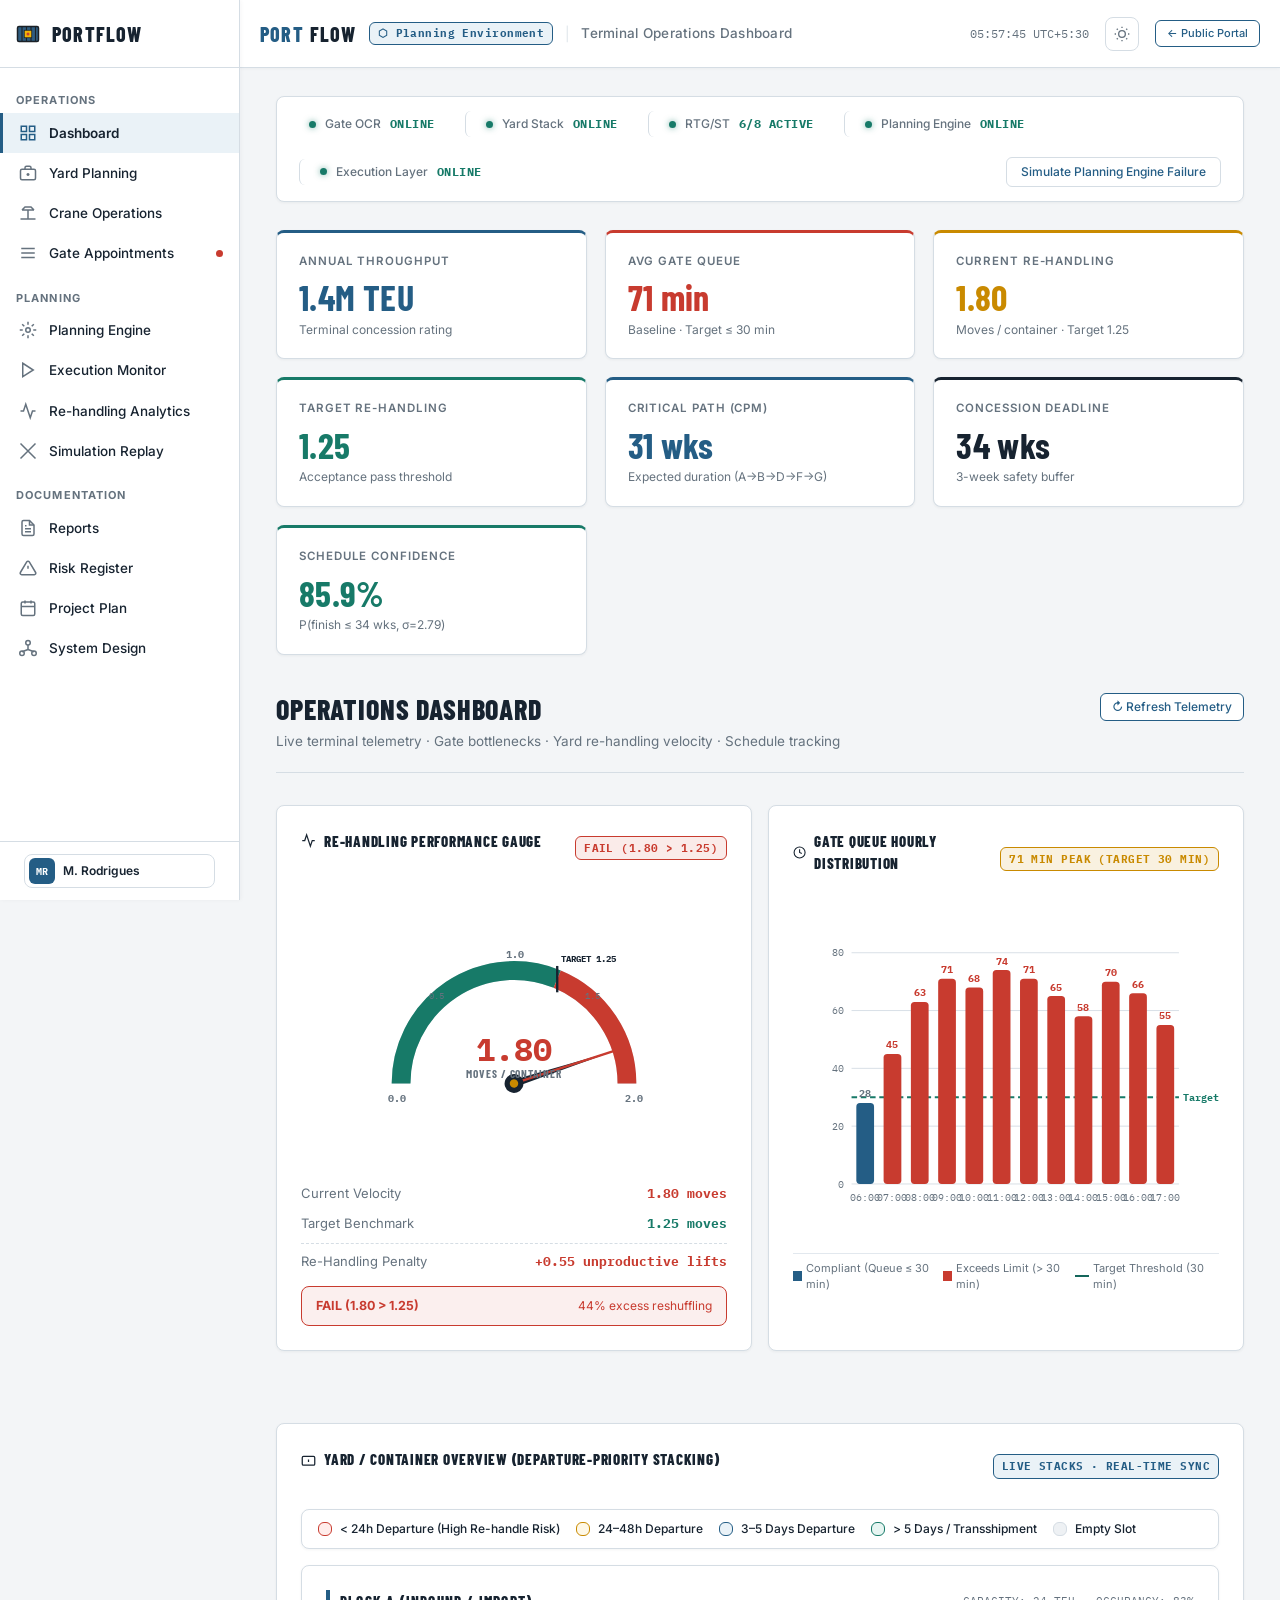
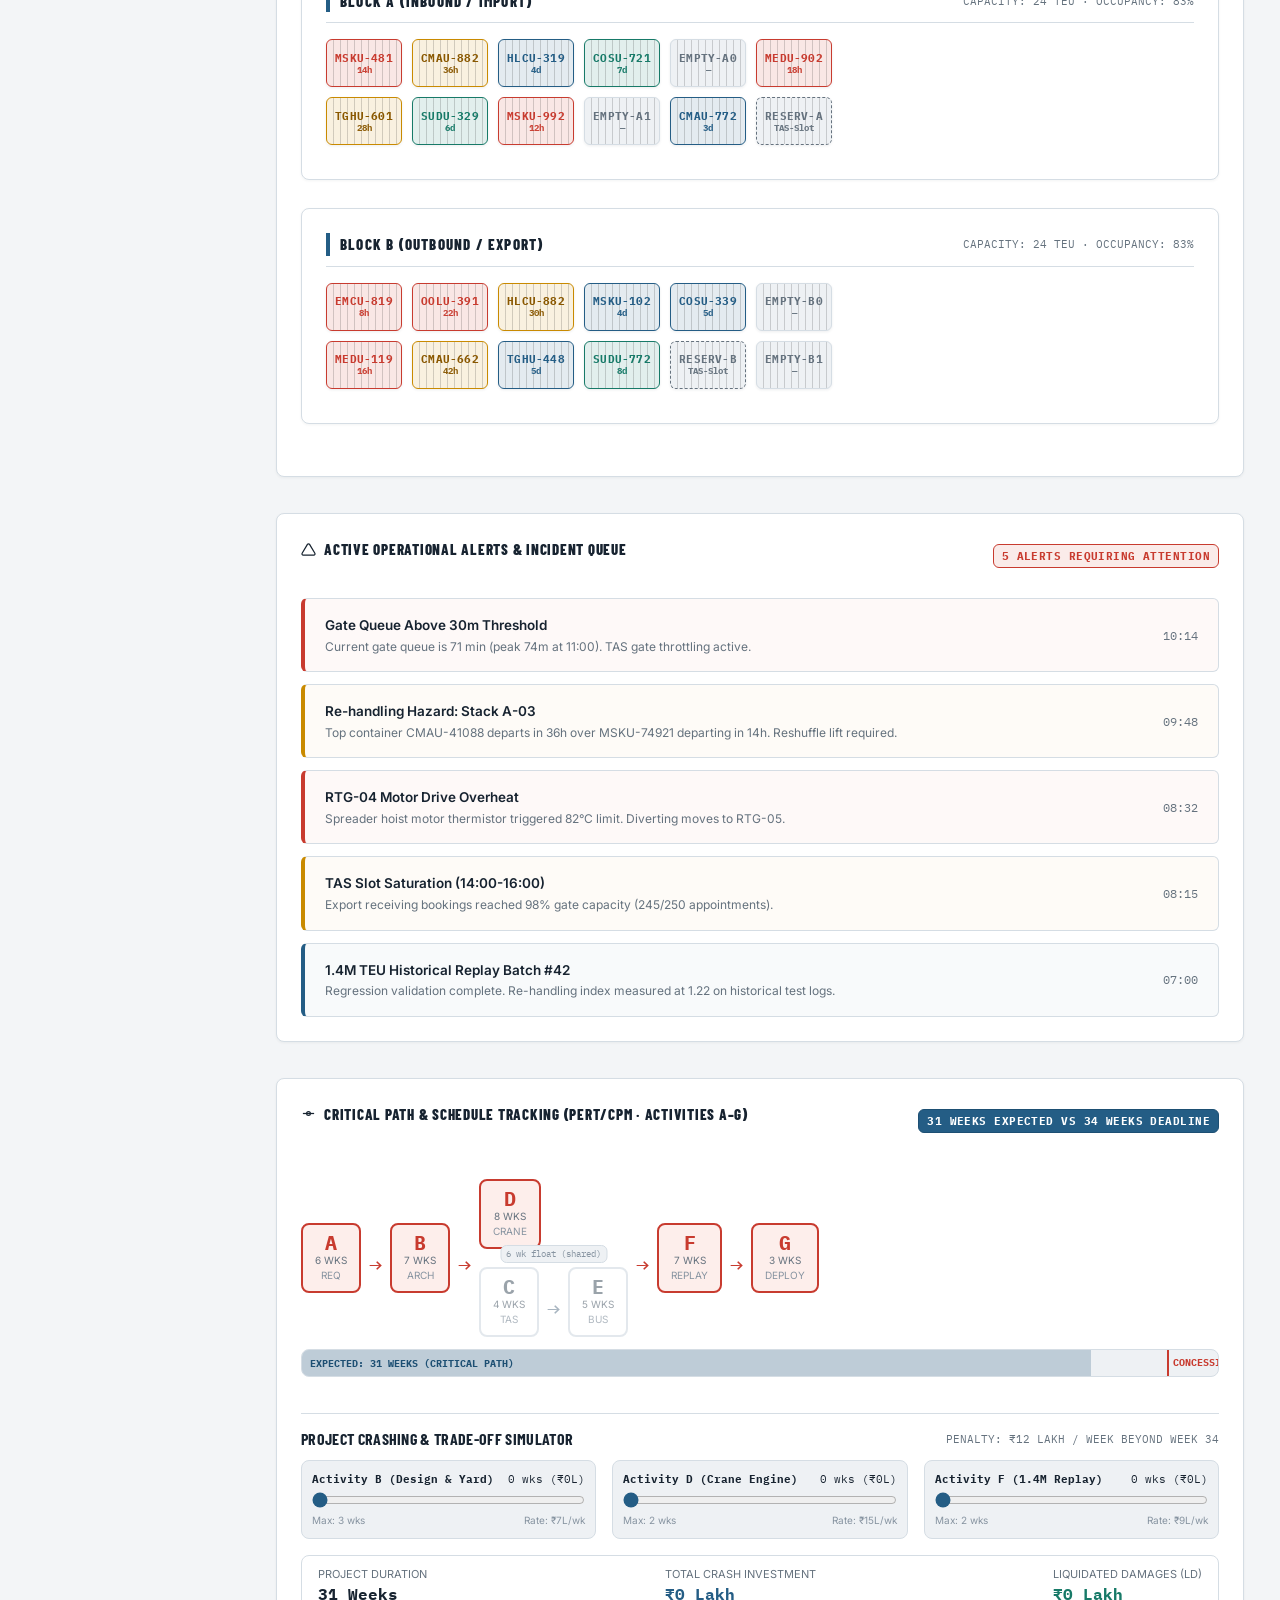
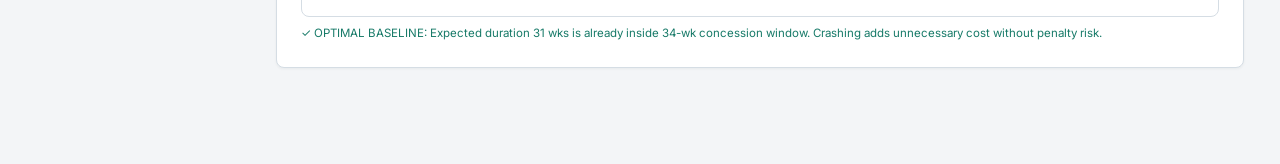
==== commit c8ec58a9: "style: complete enterprise UI spacing & hierarchy refactoring with generous whitespace, 4-col KPIs, " ====
--- a/dashboard.html
+++ b/dashboard.html
@@ -246,8 +246,18 @@
            ══════════════════════════════════════════ -->
       <section class="page active" id="page-dashboard" aria-label="Operations Dashboard">
         
+        <div class="page-header">
+          <div class="page-header-left">
+            <h2>Operations Dashboard</h2>
+            <p>Live terminal telemetry · Gate bottlenecks · Yard re-handling velocity · Schedule tracking</p>
+          </div>
+          <div class="page-header-right">
+            <button class="btn btn-secondary btn-sm" onclick="initDashboardCharts(); if (typeof Toast !== 'undefined') Toast.show('success','Dashboard Updated','Live telemetry and KPI gauges refreshed.');">↻ Refresh Telemetry</button>
+          </div>
+        </div>
+
         <!-- Row 1: Re-handling Gauge & Gate Queue Bar Chart -->
-        <div class="grid-2" style="margin-bottom:var(--s5);">
+        <div class="grid-2" style="margin-bottom:36px;">
           <!-- Card 1: Re-handling Gauge -->
           <div class="card">
             <div class="card-hdr">
@@ -285,39 +295,36 @@
           </div>
         </div>
 
-        <!-- Row 2: Yard View (Block-by-stack) & Alerts Card -->
-        <div class="grid-2" style="margin-bottom:var(--s5);">
-          <!-- Card 3: Yard Block-by-Stack Grid -->
-          <div class="card">
-            <div class="card-hdr">
-              <div class="card-title">
-                <svg width="15" height="15" viewBox="0 0 24 24" fill="none" stroke="currentColor" stroke-width="2"><rect x="2" y="7" width="20" height="14" rx="2"/><line x1="12" y1="12" x2="12" y2="16"/></svg>
-                Yard Grid View (Departure-Priority Stacking)
-              </div>
-              <span class="badge badge-info">Live Stacks</span>
-            </div>
-            <div class="card-body">
-              <div id="yard-grid-interactive"></div>
-            </div>
-          </div>
-
-          <!-- Card 4: Active Alerts & Incident Queue -->
-          <div class="card">
-            <div class="card-hdr">
-              <div class="card-title">
-                <svg width="15" height="15" viewBox="0 0 24 24" fill="none" stroke="currentColor" stroke-width="2"><path d="M10.29 3.86L1.82 18a2 2 0 0 0 1.71 3h16.94a2 2 0 0 0 1.71-3L13.71 3.86a2 2 0 0 0-3.42 0z"/></svg>
-                Active Operational Alerts
-              </div>
-              <span class="badge badge-danger">5 Alerts Active</span>
-            </div>
-            <div class="card-body">
-              <div id="dashboard-alerts-list" class="alert-list"></div>
-            </div>
-          </div>
-        </div>
-
-        <!-- Row 3: Critical Path Diagram & Crashing Simulator Panel -->
-        <div class="card" style="margin-bottom:var(--s5);">
+        <!-- Row 2: Yard / Container Overview (Full Width) -->
+        <div class="card" style="margin-bottom:36px;">
+          <div class="card-hdr">
+            <div class="card-title">
+              <svg width="15" height="15" viewBox="0 0 24 24" fill="none" stroke="currentColor" stroke-width="2"><rect x="2" y="7" width="20" height="14" rx="2"/><line x1="12" y1="12" x2="12" y2="16"/></svg>
+              Yard / Container Overview (Departure-Priority Stacking)
+            </div>
+            <span class="badge badge-info">Live Stacks · Real-time Sync</span>
+          </div>
+          <div class="card-body">
+            <div id="yard-grid-interactive"></div>
+          </div>
+        </div>
+
+        <!-- Row 3: Operational Alerts (Full Width) -->
+        <div class="card" style="margin-bottom:36px;">
+          <div class="card-hdr">
+            <div class="card-title">
+              <svg width="15" height="15" viewBox="0 0 24 24" fill="none" stroke="currentColor" stroke-width="2"><path d="M10.29 3.86L1.82 18a2 2 0 0 0 1.71 3h16.94a2 2 0 0 0 1.71-3L13.71 3.86a2 2 0 0 0-3.42 0z"/></svg>
+              Active Operational Alerts & Incident Queue
+            </div>
+            <span class="badge badge-danger">5 Alerts Requiring Attention</span>
+          </div>
+          <div class="card-body">
+            <div id="dashboard-alerts-list" class="alert-list"></div>
+          </div>
+        </div>
+
+        <!-- Row 4: Critical Path Diagram & Crashing Simulator Panel -->
+        <div class="card" style="margin-bottom:36px;">
           <div class="card-hdr">
             <div class="card-title">
               <svg width="15" height="15" viewBox="0 0 24 24" fill="none" stroke="currentColor" stroke-width="2"><circle cx="12" cy="12" r="3"/><path d="M3 12h18"/></svg>
@@ -457,8 +464,25 @@
           </div>
         </div>
 
+        <!-- Appointment Summary -->
+        <div class="card" style="margin-bottom:28px;padding:18px 24px;">
+          <div style="display:flex;align-items:center;justify-content:space-between;flex-wrap:wrap;gap:20px;">
+            <div style="display:flex;align-items:center;gap:12px;">
+              <span style="font-size:12px;font-weight:700;text-transform:uppercase;color:var(--pf-text-muted);letter-spacing:0.06em;">Today's Appointments:</span>
+              <strong style="font-family:var(--f-head);font-size:22px;color:var(--pf-navy);" id="appt-total-summary">142 SLOTS BOOKED</strong>
+            </div>
+            <div style="display:flex;align-items:center;gap:16px;font-size:13px;flex-wrap:wrap;">
+              <span class="badge badge-success">88 Completed</span>
+              <span class="badge badge-info">32 Processing / Arrived</span>
+              <span class="badge badge-warning">18 Scheduled</span>
+              <span class="badge badge-danger">4 Delayed</span>
+              <span style="color:var(--pf-text-muted);font-family:var(--f-mono);font-size:12px;">Peak Queue: 71m → Target: &le; 30m</span>
+            </div>
+          </div>
+        </div>
+
         <!-- Slot Timeline -->
-        <div class="card" style="margin-bottom:16px">
+        <div class="card" style="margin-bottom:28px">
           <div class="card-header">
             <div class="card-title">Appointment Slot Utilization – Today</div>
             <div style="display:flex;gap:10px;font-size:11px">
@@ -739,6 +763,22 @@
           </div>
         </div>
 
+        <!-- Risk Summary -->
+        <div class="card" style="margin-bottom:28px;padding:18px 24px;">
+          <div style="display:flex;align-items:center;justify-content:space-between;flex-wrap:wrap;gap:18px;">
+            <div style="display:flex;align-items:center;gap:12px;">
+              <span style="font-size:12px;font-weight:700;text-transform:uppercase;color:var(--pf-text-muted);letter-spacing:0.06em;">Total Risks Monitored:</span>
+              <strong style="font-family:var(--f-head);font-size:22px;color:var(--pf-navy);">8 IDENTIFIED</strong>
+            </div>
+            <div style="display:flex;align-items:center;gap:16px;font-size:13px;flex-wrap:wrap;">
+              <span class="badge badge-danger">2 High Severity</span>
+              <span class="badge badge-warning">4 Medium Severity</span>
+              <span class="badge badge-success">2 Low Severity</span>
+              <span style="color:var(--pf-text-muted);font-family:var(--f-mono);font-size:12px;">Mitigation Coverage: 100% Active</span>
+            </div>
+          </div>
+        </div>
+
         <div class="card">
           <div class="table-wrapper">
             <table id="risk-table">
--- a/styles.css
+++ b/styles.css
@@ -86,9 +86,9 @@
   --shadow-hover: 0 8px 22px -3px rgba(36, 93, 133, 0.16);
 
   /* ── Layout ── */
-  --sidebar-w:    56px;
-  --sidebar-open: 236px;
-  --nav-h:        58px;
+  --sidebar-w:    240px;
+  --sidebar-open: 240px;
+  --nav-h:        68px;
 
   /* ── Transitions ── */
   --d-fast: 0.16s;
@@ -296,63 +296,80 @@
 .badge-muted   { background: var(--surface-2);   color: var(--text-muted); border-color: var(--border); }
 .badge-green   { background: var(--green-light); color: var(--green);      border-color: var(--green); }
 
-/* ── Cards ── */
+/* ── Cards (Spacious Enterprise Container) ── */
 .card {
-  background: var(--surface);
-  border: 1px solid var(--border);
-  border-radius: var(--r);
-  padding: var(--s4);
+  background: var(--pf-surface);
+  border: 1px solid var(--pf-border);
+  border-radius: var(--r);
+  padding: 24px;
+  box-shadow: var(--shadow-sm);
+  margin-bottom: 36px;
 }
 
 .card-title {
   font-family: var(--f-head);
+  font-size: 15px;
+  font-weight: 800;
+  text-transform: uppercase;
+  letter-spacing: 0.05em;
+  color: var(--pf-navy);
+  margin-bottom: 14px;
+  display: flex;
+  align-items: center;
+  gap: var(--s2);
+}
+
+.card-header, .card-hdr {
+  display: flex;
+  align-items: center;
+  justify-content: space-between;
+  margin-bottom: 16px;
+}
+
+.card-desc, .card-subtitle {
   font-size: 13px;
+  color: var(--pf-text-muted);
+  margin-bottom: 20px;
+  line-height: 1.5;
+}
+
+.card-body {
+  padding-top: 8px;
+}
+
+/* ── Tables (Comfortable row height & spacious cell padding) ── */
+.table-wrap { overflow-x: auto; }
+
+table { width: 100%; border-collapse: collapse; font-size: 13.5px; }
+
+thead th {
+  background: var(--pf-surface-alt);
+  color: var(--pf-text-muted);
+  font-family: var(--f-head);
+  font-size: 12px;
   font-weight: 700;
   text-transform: uppercase;
   letter-spacing: 0.07em;
-  color: var(--text-muted);
-  margin-bottom: var(--s3);
-  display: flex;
-  align-items: center;
-  gap: var(--s2);
-}
-
-.card-header {
-  display: flex;
-  align-items: center;
-  justify-content: space-between;
-  margin-bottom: var(--s4);
-}
-
-/* ── Tables ── */
-.table-wrap { overflow-x: auto; }
-
-table { width: 100%; border-collapse: collapse; font-size: 13px; }
-
-thead th {
-  background: var(--surface-2);
-  color: var(--text-muted);
-  font-family: var(--f-head);
-  font-size: 11px;
-  font-weight: 700;
-  text-transform: uppercase;
-  letter-spacing: 0.07em;
-  padding: var(--s2) var(--s3);
+  padding: 14px 18px;
   text-align: left;
-  border-bottom: 2px solid var(--border);
+  border-bottom: 1.5px solid var(--pf-border);
   white-space: nowrap;
   cursor: pointer;
   user-select: none;
 }
-thead th:hover { color: var(--text); }
-
-tbody tr { border-bottom: 1px solid var(--border-subtle); }
-tbody tr:hover { background: var(--surface-2); }
+thead th:hover { color: var(--pf-navy); }
+
+tbody tr {
+  border-bottom: 1px solid var(--pf-border);
+  transition: background 150ms ease;
+  min-height: 54px;
+}
+tbody tr:hover { background: var(--pf-blue-soft); }
 tbody tr:last-child { border-bottom: none; }
-tbody td { padding: var(--s2) var(--s3); vertical-align: middle; }
-
-td.td-mono { font-family: var(--f-mono); font-size: 12px; }
-td.td-muted { color: var(--text-muted); }
+tbody td { padding: 15px 18px; vertical-align: middle; color: var(--pf-text); }
+
+td.td-mono, td.mono { font-family: var(--f-mono); font-size: 12.5px; }
+td.td-muted { color: var(--pf-text-muted); }
 
 /* ── Form controls ── */
 .form-control {
@@ -629,16 +646,19 @@
 .hero {
   display: grid;
   grid-template-columns: 1fr 1fr;
-  gap: var(--s10);
-  padding: var(--s16) var(--s8) var(--s12);
-  max-width: 1280px;
+  gap: 48px;
+  min-height: 680px;
+  max-width: 1200px;
   margin: 0 auto;
+  padding: 80px var(--s8) 60px;
   align-items: center;
 }
 
 .hero-text {
   display: flex;
   flex-direction: column;
+  max-width: 580px;
+  width: 100%;
 }
 
 /* Staggered entrance animation for hero elements */
@@ -704,7 +724,7 @@
   font-size: 16px;
   color: var(--pf-text-muted);
   line-height: 1.65;
-  max-width: 460px;
+  max-width: 560px;
   margin-bottom: var(--s6);
 }
 
@@ -757,19 +777,21 @@
 /* ── KPI Strip (Dark navy background, thin vertical blue/semantic accent, condensed typography) ── */
 .stats-strip {
   background: var(--pf-navy);
-  padding: var(--s8) var(--s8);
+  padding: 48px 0;
   border-top: 1px solid var(--pf-navy-deep);
   border-bottom: 1px solid var(--pf-navy-deep);
+  margin-top: 80px;
 }
 .stats-inner {
-  max-width: 1280px;
+  max-width: 1200px;
   margin: 0 auto;
+  padding: 0 32px;
   display: grid;
   grid-template-columns: repeat(4, 1fr);
-  gap: var(--s4);
+  gap: 24px;
 }
 .stat-card {
-  padding: var(--s4) var(--s5);
+  padding: 20px 24px;
   background: rgba(255, 255, 255, 0.03);
   border-radius: var(--r-sm);
   border-left: 3px solid var(--pf-blue);
@@ -804,8 +826,8 @@
 
 /* ── Platform Capabilities (6 premium enterprise cards) ── */
 .capabilities {
-  padding: var(--s16) var(--s8);
-  max-width: 1280px;
+  padding: 90px 0;
+  max-width: 1200px;
   margin: 0 auto;
 }
 
@@ -851,7 +873,7 @@
 .cap-grid {
   display: grid;
   grid-template-columns: repeat(3, 1fr);
-  gap: var(--s5);
+  gap: 24px;
 }
 
 .cap-card {
@@ -1011,15 +1033,12 @@
   background: var(--pf-surface);
   border-right: 1px solid var(--pf-border);
   width: var(--sidebar-w);
-  overflow: hidden;
-  transition: width var(--d-mid) ease;
+  overflow-y: auto;
+  overflow-x: hidden;
   display: flex;
   flex-direction: column;
-  box-shadow: 1px 0 3px rgba(23, 35, 48, 0.03);
-}
-.sidebar:hover,
-.sidebar:focus-within,
-.sidebar.is-open { width: var(--sidebar-open); }
+  box-shadow: 1px 0 4px rgba(23, 35, 48, 0.04);
+}
 
 .sidebar-logo {
   height: var(--nav-h);
@@ -1027,21 +1046,16 @@
   display: flex;
   align-items: center;
   gap: var(--s3);
-  padding: 0 calc((var(--sidebar-w) - 24px) / 2);
+  padding: 0 var(--s4);
   border-bottom: 1px solid var(--pf-border);
-  width: var(--sidebar-open);
-  overflow: hidden;
-  white-space: nowrap;
-  transition: padding var(--d-mid);
-}
-.sidebar:hover .sidebar-logo,
-.sidebar:focus-within .sidebar-logo,
-.sidebar.is-open .sidebar-logo { padding: 0 var(--s4); }
+  width: 100%;
+  box-sizing: border-box;
+}
 
 .s-logo-icon { width: 24px; height: 24px; flex-shrink: 0; color: var(--pf-blue); }
 .s-logo-text {
   font-family: var(--f-head);
-  font-size: 19px;
+  font-size: 20px;
   font-weight: 800;
   text-transform: uppercase;
   letter-spacing: 0.06em;
@@ -1060,41 +1074,36 @@
 
 .nav-group {
   font-family: var(--f-body);
-  font-size: 10px;
+  font-size: 11px;
   font-weight: 700;
   text-transform: uppercase;
-  letter-spacing: 0.12em;
+  letter-spacing: 0.1em;
   color: var(--pf-text-muted);
   padding: var(--s4) var(--s4) var(--s1);
-  width: var(--sidebar-open);
-  opacity: 0;
-  transition: opacity var(--d-fast);
+  width: 100%;
+  box-sizing: border-box;
+  opacity: 1;
   white-space: nowrap;
 }
-.sidebar:hover .nav-group,
-.sidebar:focus-within .nav-group,
-.sidebar.is-open .nav-group { opacity: 1; }
 
 .nav-item {
   display: flex;
   align-items: center;
   gap: var(--s3);
-  padding: 9px var(--s3) 9px calc((var(--sidebar-w) - 20px) / 2);
-  width: var(--sidebar-open);
-  color: var(--pf-text-muted);
+  padding: 10px var(--s4);
+  width: 100%;
+  box-sizing: border-box;
+  color: var(--pf-text);
   font-family: var(--f-body);
-  font-size: 13px;
+  font-size: 13.5px;
   font-weight: 500;
   cursor: pointer;
   border-left: 3px solid transparent;
-  transition: background 180ms ease, color 180ms ease, border-color 180ms ease, padding var(--d-mid);
+  transition: background 180ms ease, color 180ms ease, border-color 180ms ease;
   white-space: nowrap;
   user-select: none;
   text-decoration: none;
 }
-.sidebar:hover .nav-item,
-.sidebar:focus-within .nav-item,
-.sidebar.is-open .nav-item { padding: 9px var(--s3) 9px var(--s3); }
 
 .nav-item:hover {
   background: var(--pf-blue-soft);
@@ -1116,7 +1125,7 @@
 
 .nav-alert-dot {
   margin-left: auto;
-  width: 6px; height: 6px;
+  width: 7px; height: 7px;
   border-radius: 50%;
   background: var(--pf-danger);
   flex-shrink: 0;
@@ -1124,7 +1133,7 @@
 
 .sidebar-foot {
   border-top: 1px solid var(--pf-border);
-  padding: var(--s2) 0;
+  padding: var(--s3) var(--s4);
   flex-shrink: 0;
 }
 
@@ -1240,48 +1249,99 @@
   padding-top: var(--nav-h);
   min-height: 100vh;
 }
-.page-content { padding: var(--s5); }
-
-/* ── Page header ── */
-.page-hdr {
+.page-content {
+  max-width: 1600px;
+  margin: 0 auto;
+  padding: 28px 36px 60px;
+  box-sizing: border-box;
+}
+
+@media (min-width: 1920px) {
+  .page-content {
+    max-width: 1680px;
+    padding: 32px 48px 80px;
+  }
+}
+
+/* ── Subpage visibility control (SPA architecture) ── */
+.page {
+  display: none !important;
+}
+
+.page.active {
+  display: block !important;
+  animation: pageFadeIn 0.22s ease-out;
+}
+
+@keyframes pageFadeIn {
+  from {
+    opacity: 0;
+    transform: translateY(4px);
+  }
+  to {
+    opacity: 1;
+    transform: translateY(0);
+  }
+}
+
+/* ── Page header (Standardized generous spacing) ── */
+.page-header, .page-hdr {
   display: flex;
   align-items: flex-start;
   justify-content: space-between;
-  margin-bottom: var(--s5);
-  gap: var(--s4);
-}
-.page-hdr-left h2 {
+  margin-bottom: 32px;
+  padding-bottom: 20px;
+  border-bottom: 1px solid var(--pf-border);
+  gap: 24px;
+}
+.page-header-left h2, .page-hdr-left h2 {
   font-family: var(--f-head);
   font-size: 28px;
   font-weight: 800;
   text-transform: uppercase;
-  letter-spacing: 0.02em;
-}
-.page-hdr-left p { font-size: 12px; color: var(--text-muted); margin-top: 2px; }
-.page-hdr-right { display: flex; align-items: center; gap: var(--s2); flex-shrink: 0; }
+  letter-spacing: 0.03em;
+  color: var(--pf-navy);
+  margin: 0 0 6px 0;
+}
+.page-header-left p, .page-hdr-left p {
+  font-family: var(--f-body);
+  font-size: 13.5px;
+  color: var(--pf-text-muted);
+  margin: 0;
+}
+.page-header-right, .page-hdr-right {
+  display: flex;
+  align-items: center;
+  gap: var(--s3);
+  flex-shrink: 0;
+}
 
 /* ══════════════════════════════════════════════════════════
    7. DASHBOARD COMPONENTS
    ══════════════════════════════════════════════════════════ */
 
-/* ── KPI cards (Industrial Control Room styling) ── */
+/* ── KPI cards (Spacious 4-column layout with generous internal breathing room) ── */
 .kpi-row {
   display: grid;
-  grid-template-columns: repeat(auto-fit, minmax(150px, 1fr));
-  gap: var(--s3);
-  margin-bottom: var(--s5);
+  grid-template-columns: repeat(4, 1fr);
+  gap: 18px;
+  margin-bottom: 38px;
 }
 .kpi-card {
   background: var(--pf-surface);
   border: 1px solid var(--pf-border);
   border-top: 3px solid var(--pf-blue);
   border-radius: var(--r);
-  padding: 12px var(--s4);
+  padding: 20px 22px;
+  min-height: 124px;
   box-shadow: var(--shadow-sm);
+  display: flex;
+  flex-direction: column;
+  justify-content: space-between;
   transition: transform 200ms ease, box-shadow 200ms ease, border-color 200ms ease;
 }
 .kpi-card:hover {
-  transform: translateY(-2px);
+  transform: translateY(-3px);
   box-shadow: var(--shadow-md);
   border-color: var(--pf-blue-light);
 }
@@ -1293,21 +1353,21 @@
 
 .kpi-lbl {
   font-family: var(--f-body);
-  font-size: 10.5px;
+  font-size: 11.5px;
   font-weight: 600;
   text-transform: uppercase;
   letter-spacing: 0.08em;
   color: var(--pf-text-muted);
-  margin-bottom: 4px;
+  margin-bottom: 8px;
 }
 .kpi-val {
   font-family: var(--f-head);
-  font-size: 28px;
-  font-weight: 700;
-  line-height: 1.1;
+  font-size: 36px;
+  font-weight: 700;
+  line-height: 1.05;
   color: var(--pf-navy);
-  letter-spacing: 0.02em;
-  margin-bottom: 3px;
+  letter-spacing: 0.01em;
+  margin-bottom: 6px;
 }
 .kpi-val.v-red    { color: var(--pf-danger); }
 .kpi-val.v-yellow { color: var(--pf-warning); }
@@ -1315,43 +1375,57 @@
 .kpi-val.v-blue   { color: var(--pf-blue); }
 .kpi-help {
   font-family: var(--f-body);
-  font-size: 11px;
+  font-size: 12px;
   color: var(--pf-text-muted);
-}
-
-/* ── Status system bar (Small dot + text, green/teal operational) ── */
+  line-height: 1.4;
+}
+
+/* ── Status system bar (Spacious horizontal control room status container) ── */
 .sys-bar {
   display: flex;
-  gap: var(--s2);
+  align-items: center;
+  gap: 20px;
   flex-wrap: wrap;
-  margin-bottom: var(--s5);
-  align-items: center;
-}
-.sys-item {
-  display: flex;
-  align-items: center;
-  gap: var(--s2);
   background: var(--pf-surface);
   border: 1px solid var(--pf-border);
+  border-radius: var(--r);
+  padding: 14px 22px;
+  margin-bottom: 28px;
+  box-shadow: var(--shadow-sm);
+}
+.sys-item {
+  display: inline-flex;
+  align-items: center;
+  gap: 9px;
+  padding: 4px 10px;
+  font-size: 13px;
+  font-weight: 500;
+  color: var(--pf-text);
   border-radius: var(--r-sm);
-  padding: 6px 12px;
+  transition: background 150ms ease;
+  user-select: none;
+  border: none;
+  background: transparent;
+  box-shadow: none;
+}
+.sys-item:hover {
+  background: var(--pf-surface-alt);
+}
+.sys-item + .sys-item {
+  border-left: 1px solid var(--pf-border);
+  padding-left: 20px;
+}
+.sys-lbl {
+  color: var(--pf-text-muted);
   font-size: 12px;
   font-weight: 500;
-  cursor: pointer;
-  user-select: none;
-  transition: all 180ms ease;
-  box-shadow: 0 1px 2px rgba(23, 35, 48, 0.02);
-}
-.sys-item:hover {
-  border-color: var(--pf-blue);
-  box-shadow: var(--shadow-sm);
-}
-.sys-lbl { color: var(--pf-text-muted); font-size: 11.5px; }
+}
 .sys-val {
   font-family: var(--f-mono);
-  font-size: 11px;
+  font-size: 12px;
   font-weight: 700;
   color: var(--pf-success);
+  letter-spacing: 0.04em;
 }
 .sys-item.sys-fail .sys-val { color: var(--pf-danger); }
 .sys-item.sys-fail .dot { background: var(--pf-danger); box-shadow: none; animation: none; }
@@ -1376,19 +1450,20 @@
 .sys-failure-toggle {
   margin-left: auto;
   font-size: 12px;
-  padding: 4px var(--s3);
-}
-
-/* ── Gauge ── */
+  padding: 6px 14px;
+}
+
+/* ── Gauge (Generous vertical height) ── */
 .gauge-wrap {
   display: flex;
   flex-direction: column;
   align-items: center;
-  padding: var(--s2) 0;
+  padding: 12px 16px 20px;
 }
 .gauge-container {
   width: 100%;
-  max-width: 300px;
+  max-width: 440px;
+  min-height: 250px;
   overflow: visible;
 }
 
@@ -1396,33 +1471,50 @@
   display: flex;
   justify-content: space-between;
   align-items: center;
-  padding: 5px 0;
+  padding: 8px 0;
   font-size: 13px;
-  border-bottom: 1px solid var(--border-subtle);
+  border-bottom: 1px solid var(--pf-border);
 }
 .gauge-row:last-child { border-bottom: none; }
-.gauge-row-lbl { color: var(--text-muted); }
-.gauge-row-val { font-family: var(--f-mono); font-weight: 700; }
-
-/* ── Bar / Line chart ── */
-.chart-box { width: 100%; overflow: hidden; }
-
-/* ── Alert list ── */
-.alert-list { display: flex; flex-direction: column; gap: var(--s2); }
+.gauge-row-lbl { color: var(--pf-text-muted); }
+.gauge-row-val { font-family: var(--f-mono); font-weight: 700; color: var(--pf-navy); }
+
+/* ── Bar / Line chart (Generous 320px height) ── */
+.chart-box {
+  width: 100%;
+  min-height: 320px;
+  padding: 12px 16px 20px;
+  overflow: hidden;
+}
+
+/* ── Alert list (Spacious cards with clean hierarchy) ── */
+.alert-list {
+  display: flex;
+  flex-direction: column;
+  gap: 12px;
+}
 .alert-row {
   display: flex;
-  gap: var(--s2);
-  padding: var(--s2) var(--s3);
-  border-left: 3px solid var(--border);
-  font-size: 12px;
-  border-radius: 0 var(--r) var(--r) 0;
-}
-.alert-row.aw  { border-left-color: var(--yellow); background: var(--yellow-light); }
-.alert-row.ae  { border-left-color: var(--red);    background: var(--red-light); }
-.alert-row.ai  { border-left-color: var(--blue);   background: var(--blue-light); }
-.alert-title { font-weight: 600; color: var(--text); }
-.alert-detail { color: var(--text-muted); margin-top: 1px; }
-.alert-time { margin-left: auto; color: var(--text-subtle); font-family: var(--f-mono); font-size: 11px; white-space: nowrap; padding-left: var(--s3); }
+  align-items: center;
+  gap: 16px;
+  padding: 16px 20px;
+  min-height: 64px;
+  border: 1px solid var(--pf-border);
+  border-left: 4px solid var(--pf-border);
+  background: var(--pf-surface);
+  border-radius: var(--r-sm);
+  transition: transform 160ms ease, box-shadow 160ms ease;
+}
+.alert-row:hover {
+  transform: translateX(3px);
+  box-shadow: var(--shadow-sm);
+}
+.alert-row.aw  { border-left-color: var(--pf-warning); background: rgba(201, 138, 0, 0.03); }
+.alert-row.ae  { border-left-color: var(--pf-danger);  background: rgba(200, 59, 47, 0.03); }
+.alert-row.ai  { border-left-color: var(--pf-blue);    background: rgba(36, 93, 133, 0.03); }
+.alert-title { font-weight: 600; font-size: 13.5px; color: var(--pf-navy); }
+.alert-detail { color: var(--pf-text-muted); font-size: 12px; margin-top: 3px; line-height: 1.4; }
+.alert-time { margin-left: auto; color: var(--pf-text-muted); font-family: var(--f-mono); font-size: 11.5px; white-space: nowrap; padding-left: 16px; }
 
 /* ── Critical path diagram ── */
 .cpm-wrap {
@@ -1531,42 +1623,59 @@
   white-space: nowrap;
 }
 
-/* ── Yard grid ── */
-.yard-block-wrap { margin-bottom: var(--s5); }
+/* ── Yard grid (Real planning board styling, generous dimensions) ── */
+.yard-block-wrap {
+  margin-bottom: 28px;
+  background: var(--pf-surface);
+  border: 1px solid var(--pf-border);
+  border-radius: var(--r);
+  padding: 24px;
+  box-shadow: var(--shadow-sm);
+}
 .yard-block-hdr {
   display: flex;
   align-items: center;
   justify-content: space-between;
-  margin-bottom: var(--s2);
+  margin-bottom: 16px;
+  padding-bottom: 10px;
+  border-bottom: 1px solid var(--pf-border);
 }
 .yard-blk-lbl {
   font-family: var(--f-head);
-  font-size: 12px;
-  font-weight: 700;
+  font-size: 15px;
+  font-weight: 800;
   text-transform: uppercase;
-  letter-spacing: 0.1em;
-  color: var(--text-muted);
-  border-left: 4px solid var(--blue);
-  padding-left: var(--s2);
-}
-.yard-row { display: flex; gap: 3px; margin-bottom: 3px; flex-wrap: wrap; }
+  letter-spacing: 0.08em;
+  color: var(--pf-navy);
+  border-left: 4px solid var(--pf-blue);
+  padding-left: 10px;
+}
+.yard-row {
+  display: flex;
+  gap: 10px;
+  margin-bottom: 10px;
+  flex-wrap: wrap;
+}
 
 .yard-cell {
-  width: 52px;
-  height: 30px;
-  border: 1px solid;
+  min-width: 72px;
+  width: 76px;
+  height: 48px;
+  border: 1.5px solid;
   border-radius: var(--r-sm);
   display: flex;
   flex-direction: column;
   align-items: center;
   justify-content: center;
   font-family: var(--f-mono);
-  font-size: 8px;
+  font-size: 10.5px;
+  font-weight: 700;
   cursor: pointer;
-  transition: transform 0.1s;
+  transition: transform 0.16s ease, box-shadow 0.16s ease;
   position: relative;
   overflow: hidden;
   user-select: none;
+  box-shadow: 0 1px 3px rgba(23, 35, 48, 0.06);
 }
 /* Corrugation texture */
 .yard-cell::before {
@@ -1575,54 +1684,68 @@
   inset: 0;
   background-image: repeating-linear-gradient(
     90deg,
-    transparent, transparent 5px,
-    rgba(0,0,0,0.08) 5px, rgba(0,0,0,0.08) 6px
+    transparent, transparent 6px,
+    rgba(0,0,0,0.08) 6px, rgba(0,0,0,0.08) 7px
   );
   pointer-events: none;
 }
-.yard-cell:hover { transform: scale(1.18); z-index: 5; }
-
-.yard-cell.y-avail  { background: var(--surface-2);    border-color: var(--border);   color: var(--text-subtle); }
-.yard-cell.y-soon   { background: #ffedeb;              border-color: var(--red);      color: var(--red); }
-.yard-cell.y-today  { background: var(--yellow-light);  border-color: var(--yellow);   color: var(--yellow-dark); }
-.yard-cell.y-week   { background: var(--blue-light);    border-color: var(--blue);     color: var(--blue); }
-.yard-cell.y-later  { background: var(--green-light);   border-color: var(--green);    color: var(--green-dark); }
-.yard-cell.y-reserv { background: var(--surface-2);     border-color: var(--border-strong); border-style: dashed; color: var(--text-subtle); }
-
-.yard-cell-id  { font-size: 8px; font-weight: 700; }
-.yard-cell-ctr { font-size: 7px; opacity: 0.8; }
+.yard-cell:hover {
+  transform: translateY(-2px) scale(1.06);
+  z-index: 5;
+  box-shadow: var(--shadow-md);
+}
+
+.yard-cell.y-avail  { background: var(--pf-surface-alt); border-color: var(--pf-border); color: var(--pf-text-muted); }
+.yard-cell.y-soon   { background: rgba(200, 59, 47, 0.12); border-color: var(--pf-danger); color: var(--pf-danger); }
+.yard-cell.y-today  { background: rgba(201, 138, 0, 0.12); border-color: var(--pf-warning); color: #8A5800; }
+.yard-cell.y-week   { background: rgba(36, 93, 133, 0.12); border-color: var(--pf-blue); color: var(--pf-blue); }
+.yard-cell.y-later  { background: rgba(23, 122, 104, 0.12); border-color: var(--pf-success); color: var(--pf-success); }
+.yard-cell.y-reserv { background: var(--pf-surface-alt); border-color: var(--pf-border-strong); border-style: dashed; color: var(--pf-text-muted); }
+
+.yard-cell-id  { font-size: 10px; font-weight: 700; line-height: 1.2; }
+.yard-cell-ctr { font-size: 9px; opacity: 0.85; margin-top: 1px; }
 
 /* Yard legend */
 .yard-legend {
   display: flex;
-  gap: var(--s4);
+  gap: 20px;
   flex-wrap: wrap;
-  margin-bottom: var(--s3);
-  font-size: 11px;
-}
-.leg-item { display: flex; align-items: center; gap: 5px; color: var(--text-muted); }
+  margin-bottom: 20px;
+  padding: 12px 18px;
+  background: var(--pf-surface-alt);
+  border: 1px solid var(--pf-border);
+  border-radius: var(--r-sm);
+  font-size: 12px;
+}
+.leg-item { display: flex; align-items: center; gap: 8px; color: var(--pf-text); font-weight: 500; }
 .leg-swatch {
-  width: 12px; height: 12px;
+  width: 14px; height: 14px;
   border-radius: var(--r-sm);
-  border: 1px solid;
+  border: 1.5px solid;
   flex-shrink: 0;
 }
 
-/* ── Crane cards ── */
+/* ── Crane cards (Desktop 3 cards per row, spacious enterprise layout) ── */
 .crane-grid {
   display: grid;
-  grid-template-columns: repeat(auto-fill, minmax(260px, 1fr));
-  gap: var(--s4);
-  margin-bottom: var(--s5);
+  grid-template-columns: repeat(3, 1fr);
+  gap: 24px;
+  margin-bottom: 36px;
 }
 .crane-card {
-  background: var(--surface);
-  border: 1px solid var(--border);
-  border-radius: var(--r);
-  padding: var(--s4);
-  transition: border-color var(--d-fast);
-}
-.crane-card:hover { border-color: var(--blue); }
+  background: var(--pf-surface);
+  border: 1px solid var(--pf-border);
+  border-top: 3px solid var(--pf-blue);
+  border-radius: var(--r);
+  padding: 24px;
+  box-shadow: var(--shadow-sm);
+  transition: transform 200ms ease, box-shadow 200ms ease, border-color 200ms ease;
+}
+.crane-card:hover {
+  transform: translateY(-3px);
+  box-shadow: var(--shadow-md);
+  border-color: var(--pf-blue-light);
+}
 .crane-top { display: flex; justify-content: space-between; align-items: flex-start; margin-bottom: var(--s3); }
 .crane-id { font-family: var(--f-mono); font-size: 18px; font-weight: 700; color: var(--text); }
 .crane-eff { font-family: var(--f-mono); font-size: 24px; font-weight: 700; text-align: right; }
@@ -1994,24 +2117,67 @@
 }
 
 /* ══════════════════════════════════════════════════════════
-   11. RESPONSIVE
+   11. RESPONSIVE BREAKPOINTS (Enterprise Standards)
    ══════════════════════════════════════════════════════════ */
+@media (max-width: 1400px) {
+  .kpi-row { grid-template-columns: repeat(3, 1fr); }
+}
+
+@media (max-width: 1200px) {
+  .kpi-row { grid-template-columns: repeat(2, 1fr); }
+  .grid-2  { grid-template-columns: 1fr; }
+}
+
 @media (max-width: 1100px) {
   .grid-3 { grid-template-columns: 1fr 1fr; }
   .cap-grid { grid-template-columns: 1fr 1fr; }
   .rh-hero  { grid-template-columns: 1fr 1fr; }
+  .crane-grid { grid-template-columns: repeat(2, 1fr); }
 }
 
 @media (max-width: 900px) {
+  :root {
+    --sidebar-w: 64px;
+  }
+  .sidebar { width: 64px; }
+  .sidebar-logo { padding: 0 20px; justify-content: center; }
+  .s-logo-text { display: none; }
+  .nav-group { display: none; }
+  .nav-item { padding: 10px 0; justify-content: center; }
+  .nav-txt { display: none; }
+  .nav-alert-dot { display: none; }
+  .sidebar-foot { padding: var(--s2) 0; display: flex; justify-content: center; }
+  .user-pill .u-name { display: none; }
+  .d-main { margin-left: 64px; }
+  .topnav { left: 64px; }
   .hero { grid-template-columns: 1fr; min-height: auto; }
   .hero-illus { display: none; }
   .stats-inner { grid-template-columns: 1fr 1fr; }
   .grid-2 { grid-template-columns: 1fr; }
   .grid-4 { grid-template-columns: 1fr 1fr; }
-  .kpi-row { grid-template-columns: repeat(2, 1fr); }
+  .kpi-row { grid-template-columns: 1fr; }
 }
 
 @media (max-width: 640px) {
+  :root {
+    --sidebar-w: 0px;
+  }
+  .sidebar {
+    transform: translateX(-100%);
+    transition: transform 0.25s ease;
+    width: 240px;
+  }
+  .sidebar.is-open {
+    transform: translateX(0);
+  }
+  .sidebar-logo { padding: 0 var(--s4); justify-content: flex-start; }
+  .s-logo-text { display: block; }
+  .nav-group { display: block; }
+  .nav-item { padding: 10px var(--s4); justify-content: flex-start; }
+  .nav-txt { display: block; }
+  .user-pill .u-name { display: block; }
+  .d-main { margin-left: 0; }
+  .topnav { left: 0; }
   .l-nav { padding: 0 var(--s4); gap: var(--s3); }
   .l-nav-links { display: none; }
   .hero { padding: var(--s10) var(--s4); }
@@ -2107,51 +2273,53 @@
 /* ── Yard Planning Page (#yard) ── */
 .yard-layout {
   display: grid;
-  grid-template-columns: 1fr 300px;
-  gap: var(--s4);
-}
-@media (max-width: 1080px) {
+  grid-template-columns: 1fr 340px;
+  gap: 28px;
+}
+@media (max-width: 1200px) {
   .yard-layout { grid-template-columns: 1fr; }
 }
 
 .yard-block {
-  margin-bottom: var(--s5);
-  border: 1.5px solid var(--border);
-  padding: var(--s4);
-  background: var(--surface);
-  border-radius: var(--r);
+  margin-bottom: 28px;
+  border: 1px solid var(--pf-border);
+  padding: 24px;
+  background: var(--pf-surface);
+  border-radius: var(--r);
+  box-shadow: var(--shadow-sm);
 }
 
 .yard-block-header {
   display: flex;
   justify-content: space-between;
   align-items: center;
-  margin-bottom: var(--s3);
-  padding-bottom: 6px;
-  border-bottom: 1px solid var(--border-subtle);
+  margin-bottom: 18px;
+  padding-bottom: 10px;
+  border-bottom: 1px solid var(--pf-border);
 }
 
 .yard-block-label {
   font-family: var(--f-head);
-  font-size: 17px;
+  font-size: 16px;
   font-weight: 800;
   text-transform: uppercase;
-  color: var(--text);
-  border-left: 4px solid var(--blue);
-  padding-left: var(--s2);
+  color: var(--pf-navy);
+  border-left: 4px solid var(--pf-blue);
+  padding-left: 10px;
 }
 
 .yard-row {
   display: flex;
-  gap: 5px;
-  margin-bottom: 5px;
+  gap: 10px;
+  margin-bottom: 10px;
   flex-wrap: wrap;
 }
 
 /* ── Yard Cells with Modern Industrial Textures & Semantic Meaning ── */
 .yard-cell {
-  width: 70px !important;
-  height: 46px !important;
+  min-width: 72px;
+  width: 76px !important;
+  height: 48px !important;
   border-radius: var(--r-sm);
   display: flex;
   flex-direction: column;
@@ -2367,16 +2535,16 @@
 /* ── Crane Operations (#crane) ── */
 .crane-grid {
   display: grid;
-  grid-template-columns: repeat(auto-fill, minmax(310px, 1fr));
-  gap: var(--s4);
-  margin-bottom: var(--s5);
+  grid-template-columns: repeat(3, 1fr);
+  gap: 24px;
+  margin-bottom: 36px;
 }
 .crane-card {
   background: var(--pf-surface);
   border: 1px solid var(--pf-border);
   border-top: 3px solid var(--pf-blue);
   border-radius: var(--r);
-  padding: var(--s4);
+  padding: 24px;
   box-shadow: var(--shadow-sm);
   transition: transform 200ms ease, box-shadow 200ms ease, border-color 200ms ease;
 }
